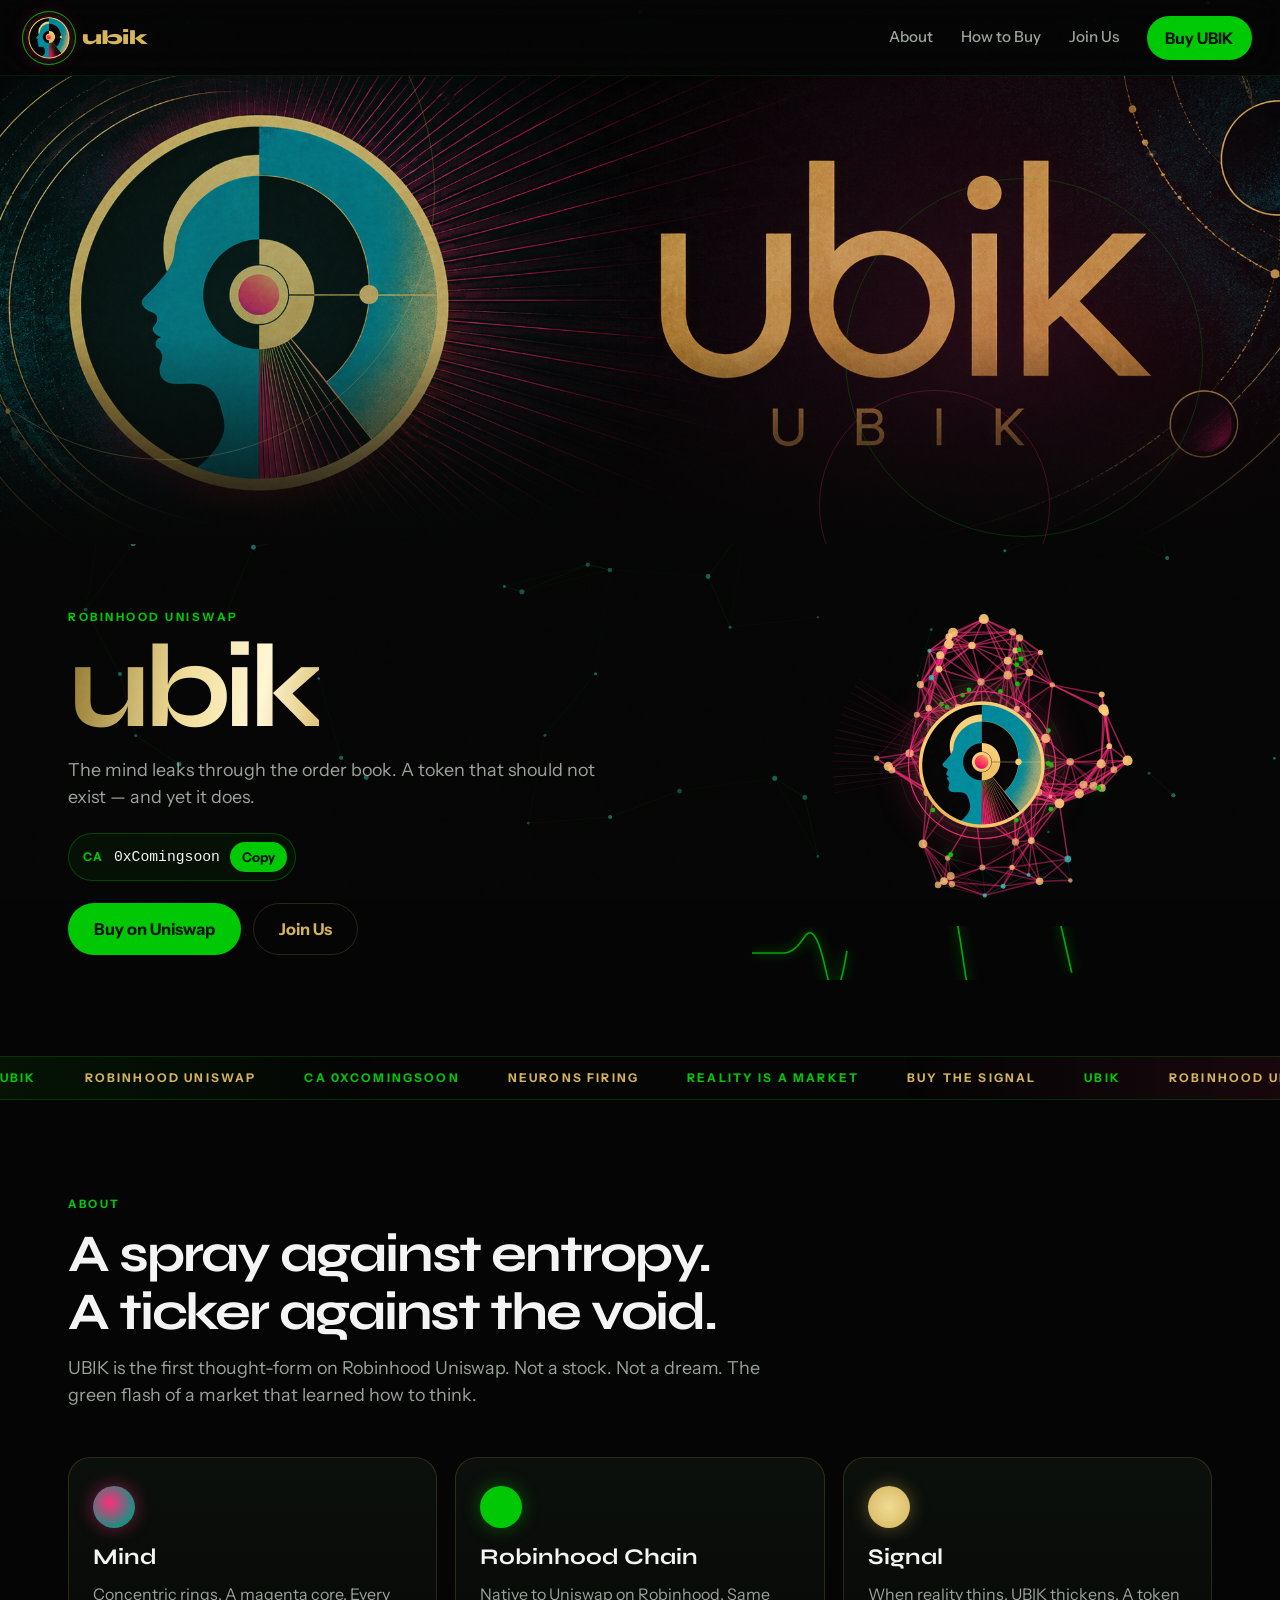
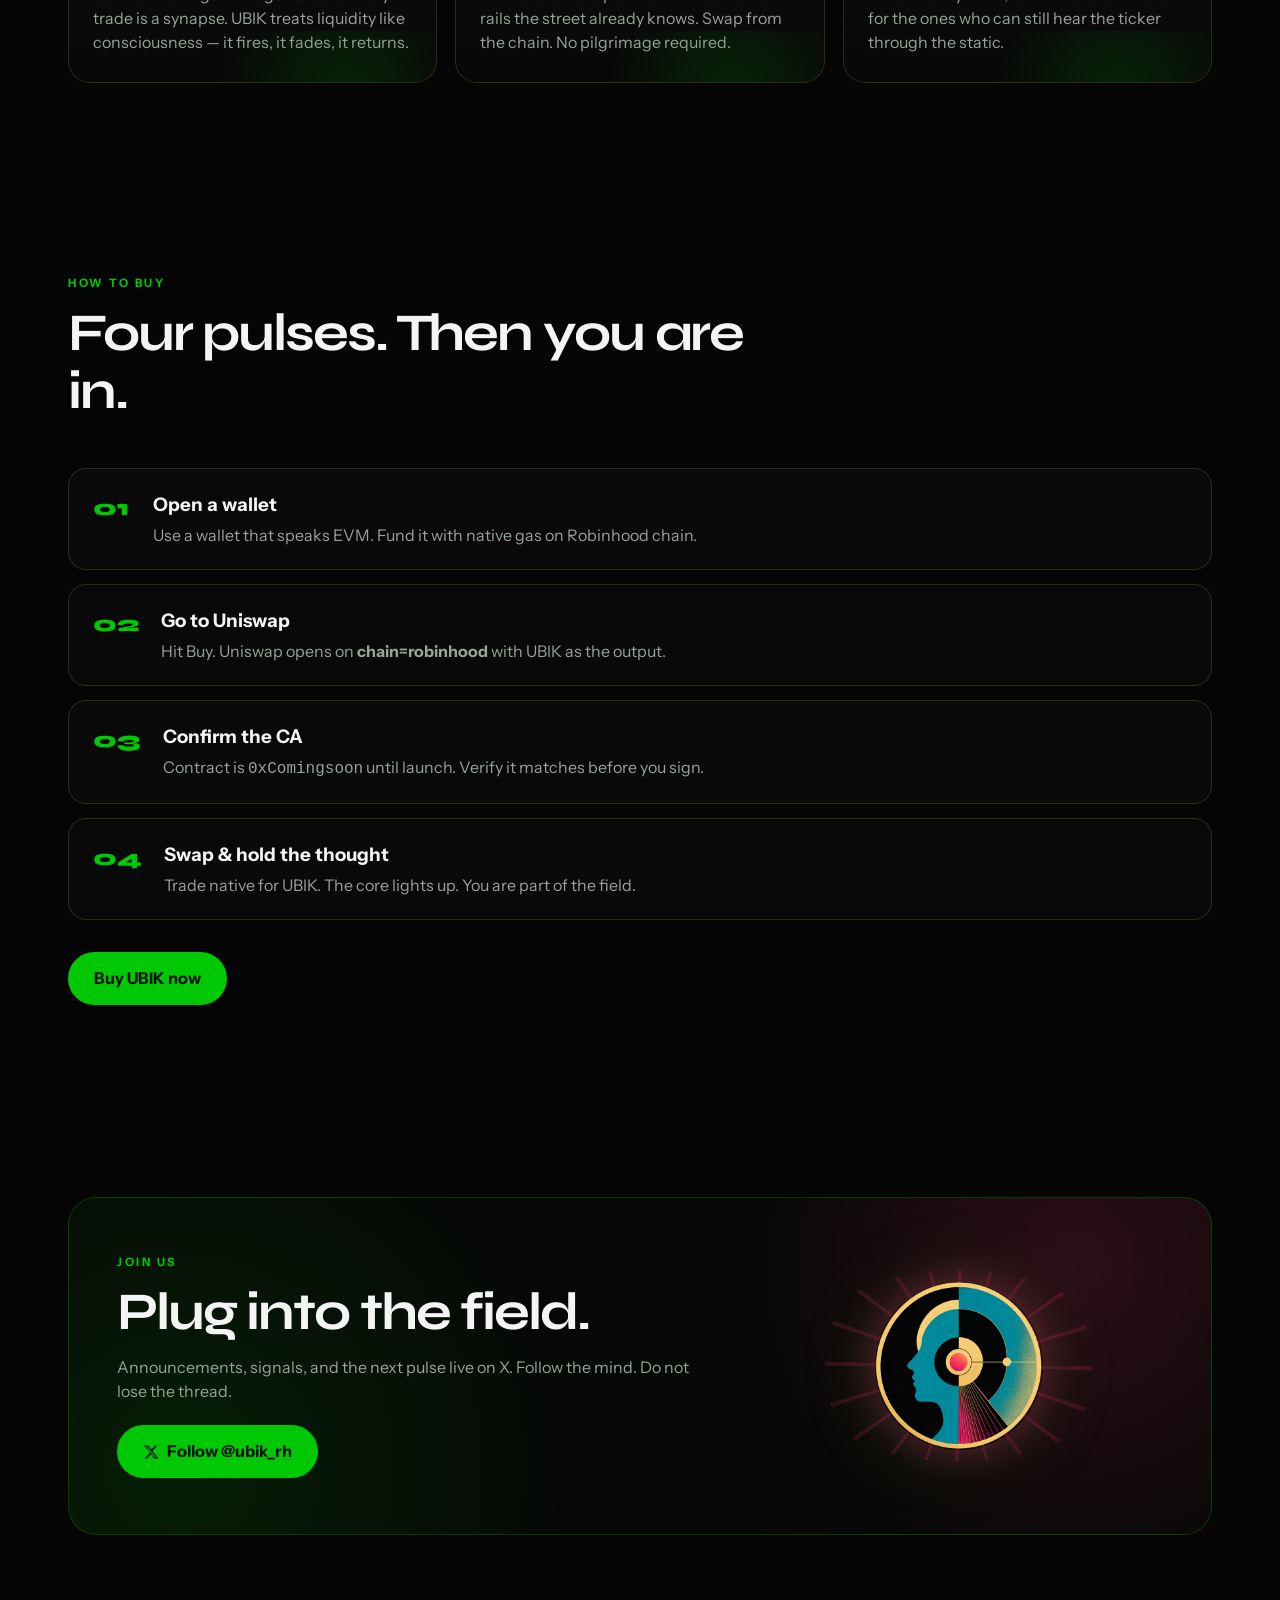
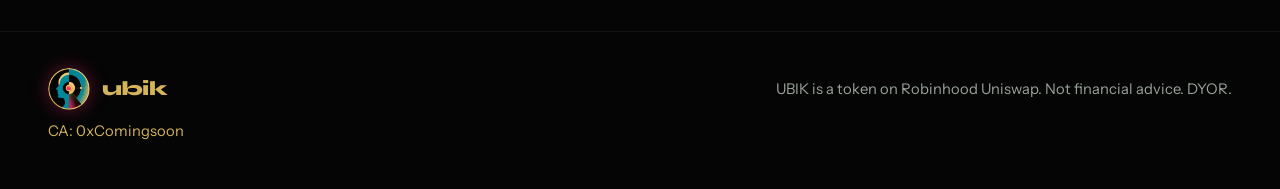
==== index.html @ 6e0ff34d "." ====
<!DOCTYPE html>
<html lang="en">
<head>
  <meta charset="UTF-8" />
  <meta name="viewport" content="width=device-width, initial-scale=1.0" />
  <title>UBIK — Robinhood Uniswap</title>
  <meta name="description" content="UBIK is live on Robinhood Uniswap. Reality is a market. The mind is the order book." />
  <meta property="og:title" content="UBIK — Robinhood Uniswap" />
  <meta property="og:description" content="Trade UBIK on Uniswap Robinhood chain. CA: 0xComingsoon" />
  <meta property="og:image" content="banner.png" />
  <link rel="icon" type="image/png" href="logo.png" />
  <link rel="preconnect" href="https://fonts.googleapis.com" />
  <link rel="preconnect" href="https://fonts.gstatic.com" crossorigin />
  <link href="https://fonts.googleapis.com/css2?family=Instrument+Sans:wght@400;500;600;700&family=Syne:wght@600;700;800&display=swap" rel="stylesheet" />
  <link rel="stylesheet" href="css/style.css" />
</head>
<body>
  <div class="grain" aria-hidden="true"></div>
  <canvas id="field" class="fx-field" aria-hidden="true"></canvas>
  <div class="cursor-glow" id="cursorGlow" aria-hidden="true"></div>

  <nav class="nav" id="nav">
    <a class="nav-brand" href="#top">
      <span class="nav-logo-wrap">
        <img src="logo.png" alt="UBIK logo" class="nav-logo" />
        <span class="logo-ring"></span>
        <span class="logo-ring delay"></span>
      </span>
      <span class="nav-word">ubik</span>
    </a>
    <button class="nav-toggle" id="navToggle" aria-label="Open menu" aria-expanded="false">
      <span></span><span></span>
    </button>
    <div class="nav-links" id="navLinks">
      <a href="#about">About</a>
      <a href="#how">How to Buy</a>
      <a href="#join">Join Us</a>
      <a class="btn btn-buy" href="https://app.uniswap.org/swap?chain=robinhood&inputCurrency=NATIVE&outputCurrency=0xComingSoon" target="_blank" rel="noopener noreferrer">Buy UBIK</a>
    </div>
  </nav>

  <header class="hero" id="top">
    <div class="hero-banner">
      <img src="banner.png" alt="UBIK banner" class="hero-banner-img" />
      <div class="hero-banner-shade"></div>
      <div class="orbit orbit-a"></div>
      <div class="orbit orbit-b"></div>
      <div class="orbit orbit-c"></div>
    </div>

    <div class="hero-grid">
      <div class="hero-copy">
        <p class="kicker">Robinhood Uniswap</p>
        <h1 class="hero-title">
          <span class="gold-shimmer">ubik</span>
        </h1>
        <p class="hero-tag">The mind leaks through the order book. A token that should not exist — and yet it does.</p>

        <div class="ca-row">
          <span class="ca-label">CA</span>
          <code class="ca-value" id="caValue">0xComingsoon</code>
          <button class="ca-copy" id="copyCa" type="button">Copy</button>
        </div>

        <div class="hero-actions">
          <a class="btn btn-buy btn-lg" href="https://app.uniswap.org/swap?chain=robinhood&inputCurrency=NATIVE&outputCurrency=0xComingSoon" target="_blank" rel="noopener noreferrer">Buy on Uniswap</a>
          <a class="btn btn-ghost btn-lg" href="#join">Join Us</a>
        </div>
      </div>

      <div class="hero-brain">
        <canvas id="brain" class="brain-canvas" aria-hidden="true"></canvas>
        <div class="brain-core">
          <img src="logo.png" alt="" class="brain-logo" />
          <span class="core-pulse"></span>
          <span class="core-pulse delay"></span>
          <span class="core-pulse delay-2"></span>
        </div>
        <div class="eeg" aria-hidden="true">
          <svg viewBox="0 0 400 60" preserveAspectRatio="none">
            <path class="eeg-path" d="M0 30 Q20 30 30 30 T50 12 T70 48 T90 30 T110 30 T130 8 T150 52 T170 30 T200 30 T220 18 T240 42 T260 30 T300 30 T320 10 T340 50 T360 30 T400 30" />
          </svg>
        </div>
      </div>
    </div>
  </header>

  <div class="ticker" aria-hidden="true">
    <div class="ticker-track">
      <span>UBIK</span><span>ROBINHOOD UNISWAP</span><span>CA 0xComingsoon</span><span>NEURONS FIRING</span><span>REALITY IS A MARKET</span><span>BUY THE SIGNAL</span>
      <span>UBIK</span><span>ROBINHOOD UNISWAP</span><span>CA 0xComingsoon</span><span>NEURONS FIRING</span><span>REALITY IS A MARKET</span><span>BUY THE SIGNAL</span>
    </div>
  </div>

  <main>
    <section class="section about" id="about">
      <div class="section-head reveal">
        <p class="kicker">About</p>
        <h2>A spray against entropy.<br />A ticker against the void.</h2>
        <p class="lede">UBIK is the first thought-form on Robinhood Uniswap. Not a stock. Not a dream. The green flash of a market that learned how to think.</p>
      </div>

      <div class="about-grid">
        <article class="card reveal">
          <div class="card-icon mind"></div>
          <h3>Mind</h3>
          <p>Concentric rings. A magenta core. Every trade is a synapse. UBIK treats liquidity like consciousness — it fires, it fades, it returns.</p>
        </article>
        <article class="card reveal">
          <div class="card-icon chain"></div>
          <h3>Robinhood Chain</h3>
          <p>Native to Uniswap on Robinhood. Same rails the street already knows. Swap from the chain. No pilgrimage required.</p>
        </article>
        <article class="card reveal">
          <div class="card-icon signal"></div>
          <h3>Signal</h3>
          <p>When reality thins, UBIK thickens. A token for the ones who can still hear the ticker through the static.</p>
        </article>
      </div>
    </section>

    <section class="section how" id="how">
      <div class="section-head reveal">
        <p class="kicker">How to Buy</p>
        <h2>Four pulses. Then you are in.</h2>
      </div>

      <ol class="steps">
        <li class="step reveal">
          <span class="step-num">01</span>
          <div>
            <h3>Open a wallet</h3>
            <p>Use a wallet that speaks EVM. Fund it with native gas on Robinhood chain.</p>
          </div>
        </li>
        <li class="step reveal">
          <span class="step-num">02</span>
          <div>
            <h3>Go to Uniswap</h3>
            <p>Hit Buy. Uniswap opens on <strong>chain=robinhood</strong> with UBIK as the output.</p>
          </div>
        </li>
        <li class="step reveal">
          <span class="step-num">03</span>
          <div>
            <h3>Confirm the CA</h3>
            <p>Contract is <code>0xComingsoon</code> until launch. Verify it matches before you sign.</p>
          </div>
        </li>
        <li class="step reveal">
          <span class="step-num">04</span>
          <div>
            <h3>Swap &amp; hold the thought</h3>
            <p>Trade native for UBIK. The core lights up. You are part of the field.</p>
          </div>
        </li>
      </ol>

      <div class="how-cta reveal">
        <a class="btn btn-buy btn-lg" href="https://app.uniswap.org/swap?chain=robinhood&inputCurrency=NATIVE&outputCurrency=0xComingSoon" target="_blank" rel="noopener noreferrer">Buy UBIK now</a>
      </div>
    </section>

    <section class="section join" id="join">
      <div class="join-panel reveal">
        <div class="join-copy">
          <p class="kicker">Join Us</p>
          <h2>Plug into the field.</h2>
          <p>Announcements, signals, and the next pulse live on X. Follow the mind. Do not lose the thread.</p>
          <a class="btn btn-buy btn-lg" href="https://x.com/ubik_rh" target="_blank" rel="noopener noreferrer">
            <svg class="x-icon" viewBox="0 0 24 24" aria-hidden="true"><path fill="currentColor" d="M18.244 2.25h3.308l-7.227 8.26 8.502 11.24H16.17l-4.714-6.231-5.401 6.231H2.74l7.727-8.835L1.254 2.25H8.08l4.253 5.622L18.244 2.25zm-1.161 17.52h1.833L7.084 4.126H5.117z"/></svg>
            Follow @ubik_rh
          </a>
        </div>
        <div class="join-visual">
          <img src="logo.png" alt="UBIK" class="join-logo" />
          <div class="join-rays" aria-hidden="true"></div>
        </div>
      </div>
    </section>
  </main>

  <footer class="footer">
    <div class="footer-row">
      <a class="nav-brand" href="#top">
        <img src="logo.png" alt="" class="nav-logo" />
        <span class="nav-word">ubik</span>
      </a>
      <p>UBIK is a token on Robinhood Uniswap. Not financial advice. DYOR.</p>
    </div>
    <p class="footer-ca">CA: 0xComingsoon</p>
  </footer>

  <div class="toast" id="toast" role="status">Copied</div>

  <script src="js/main.js"></script>
</body>
</html>
---- css/style.css ----
:root {
  --rh: #00c805;
  --rh-hover: #12e318;
  --rh-dim: rgba(0, 200, 5, 0.14);
  --bg: #050505;
  --bg-2: #0a0c0a;
  --gold: #d4b45a;
  --gold-2: #f0dc96;
  --teal: #1d8f82;
  --teal-2: #2ec4b6;
  --magenta: #ff2d7a;
  --magenta-2: #ff6b9d;
  --text: #f4f4f4;
  --muted: #9aa39a;
  --line: rgba(212, 180, 90, 0.18);
  --nav-h: 76px;
  --font: "Instrument Sans", system-ui, sans-serif;
  --display: "Syne", "Instrument Sans", sans-serif;
}

*,
*::before,
*::after {
  box-sizing: border-box;
  margin: 0;
  padding: 0;
}

html {
  scroll-behavior: smooth;
}

body {
  font-family: var(--font);
  background: var(--bg);
  color: var(--text);
  min-height: 100vh;
  overflow-x: hidden;
  line-height: 1.5;
}

img {
  max-width: 100%;
  display: block;
}

a {
  color: inherit;
  text-decoration: none;
}

code {
  font-family: ui-monospace, "SF Mono", Menlo, Consolas, monospace;
}

.grain {
  pointer-events: none;
  position: fixed;
  inset: 0;
  z-index: 80;
  opacity: 0.07;
  mix-blend-mode: overlay;
  background-image: url("data:image/svg+xml,%3Csvg viewBox='0 0 200 200' xmlns='http://www.w3.org/2000/svg'%3E%3Cfilter id='n'%3E%3CfeTurbulence type='fractalNoise' baseFrequency='.85' numOctaves='4' stitchTiles='stitch'/%3E%3C/filter%3E%3Crect width='100%25' height='100%25' filter='url(%23n)'/%3E%3C/svg%3E");
  animation: grain 0.45s steps(4) infinite;
}

@keyframes grain {
  0%, 100% { transform: translate(0, 0); }
  25% { transform: translate(-1%, 1%); }
  50% { transform: translate(1%, -1%); }
  75% { transform: translate(-1%, -2%); }
}

.fx-field {
  position: fixed;
  inset: 0;
  width: 100%;
  height: 100%;
  z-index: 0;
  pointer-events: none;
}

.cursor-glow {
  position: fixed;
  width: 420px;
  height: 420px;
  margin: -210px 0 0 -210px;
  border-radius: 50%;
  pointer-events: none;
  z-index: 1;
  background: radial-gradient(circle, rgba(255, 45, 122, 0.16) 0%, rgba(0, 200, 5, 0.08) 38%, transparent 70%);
  transform: translate(-9999px, -9999px);
  mix-blend-mode: screen;
}

.nav {
  position: sticky;
  top: 0;
  z-index: 40;
  height: var(--nav-h);
  display: flex;
  align-items: center;
  justify-content: space-between;
  padding: 0 28px;
  background: rgba(5, 5, 5, 0.55);
  backdrop-filter: blur(18px);
  border-bottom: 1px solid rgba(0, 200, 5, 0.12);
}

.nav-brand {
  display: flex;
  align-items: center;
  gap: 12px;
  position: relative;
  z-index: 2;
}

.nav-logo-wrap {
  position: relative;
  width: 42px;
  height: 42px;
}

.nav-logo {
  width: 42px;
  height: 42px;
  border-radius: 50%;
  object-fit: cover;
  box-shadow: 0 0 18px rgba(255, 45, 122, 0.35);
}

.logo-ring,
.core-pulse {
  position: absolute;
  inset: -6px;
  border-radius: 50%;
  border: 1px solid rgba(0, 200, 5, 0.55);
  animation: ring 2.8s ease-out infinite;
}

.logo-ring.delay,
.core-pulse.delay {
  animation-delay: 0.9s;
}

.core-pulse.delay-2 {
  animation-delay: 1.8s;
}

@keyframes ring {
  0% { transform: scale(0.85); opacity: 0.7; }
  100% { transform: scale(1.55); opacity: 0; }
}

.nav-word {
  font-family: var(--display);
  font-weight: 800;
  letter-spacing: -0.04em;
  font-size: 1.25rem;
  color: var(--gold);
}

.nav-links {
  display: flex;
  align-items: center;
  gap: 28px;
}

.nav-links a:not(.btn) {
  color: var(--muted);
  font-weight: 500;
  font-size: 0.95rem;
  transition: color 0.2s;
}

.nav-links a:not(.btn):hover {
  color: var(--rh);
}

.nav-toggle {
  display: none;
  width: 40px;
  height: 40px;
  background: none;
  border: 0;
  cursor: pointer;
  position: relative;
  z-index: 2;
}

.nav-toggle span {
  display: block;
  height: 2px;
  width: 20px;
  background: var(--text);
  margin: 6px auto;
  transition: transform 0.25s, opacity 0.2s;
}

.nav.open .nav-toggle span:first-child {
  transform: translateY(8px) rotate(45deg);
}

.nav.open .nav-toggle span:last-child {
  transform: translateY(-8px) rotate(-45deg);
}

.btn {
  display: inline-flex;
  align-items: center;
  justify-content: center;
  gap: 8px;
  border: 0;
  cursor: pointer;
  font-family: inherit;
  font-weight: 700;
  border-radius: 999px;
  transition: transform 0.18s, background 0.18s, box-shadow 0.18s;
}

.btn:hover {
  transform: translateY(-1px);
}

.btn-buy {
  background: var(--rh);
  color: #041204;
  padding: 10px 18px;
  box-shadow: 0 0 0 0 rgba(0, 200, 5, 0.5);
  animation: buyglow 2.8s ease-in-out infinite;
}

.btn-buy:hover {
  background: var(--rh-hover);
}

@keyframes buyglow {
  0%, 100% { box-shadow: 0 0 0 0 rgba(0, 200, 5, 0.35); }
  50% { box-shadow: 0 0 28px 2px rgba(0, 200, 5, 0.45); }
}

.btn-lg {
  padding: 14px 26px;
  font-size: 1.02rem;
}

.btn-ghost {
  background: transparent;
  color: var(--gold);
  border: 1px solid var(--line);
  padding: 13px 25px;
}

.btn-ghost:hover {
  border-color: var(--gold);
  background: rgba(212, 180, 90, 0.08);
}

.hero {
  position: relative;
  z-index: 2;
  min-height: calc(100vh - var(--nav-h));
}

.hero-banner {
  position: relative;
  height: min(52vh, 560px);
  overflow: hidden;
  isolation: isolate;
}

.hero-banner-img {
  width: 100%;
  height: 100%;
  object-fit: cover;
  object-position: center;
  animation: bannerBreath 14s ease-in-out infinite;
}

@keyframes bannerBreath {
  0%, 100% { transform: scale(1); }
  50% { transform: scale(1.045); }
}

.hero-banner-shade {
  position: absolute;
  inset: 0;
  background:
    linear-gradient(180deg, rgba(5, 5, 5, 0.15) 0%, rgba(5, 5, 5, 0.2) 55%, var(--bg) 100%),
    radial-gradient(circle at 18% 50%, rgba(29, 143, 130, 0.2), transparent 40%),
    radial-gradient(circle at 78% 60%, rgba(255, 45, 122, 0.18), transparent 42%);
  pointer-events: none;
}

.orbit {
  position: absolute;
  border: 1px solid rgba(212, 180, 90, 0.22);
  border-radius: 50%;
  pointer-events: none;
  animation: spin 48s linear infinite;
}

.orbit-a {
  width: 42vw;
  height: 42vw;
  left: -8vw;
  top: -12vw;
}

.orbit-b {
  width: 28vw;
  height: 28vw;
  right: 6vw;
  top: 8vw;
  animation-duration: 36s;
  animation-direction: reverse;
  border-color: rgba(0, 200, 5, 0.2);
}

.orbit-c {
  width: 18vw;
  height: 18vw;
  right: 18vw;
  bottom: -6vw;
  animation-duration: 22s;
  border-color: rgba(255, 45, 122, 0.22);
}

@keyframes spin {
  to { transform: rotate(360deg); }
}

.hero-grid {
  display: grid;
  grid-template-columns: 1.1fr 0.9fr;
  gap: 32px;
  align-items: center;
  padding: 28px 48px 64px;
  max-width: 1240px;
  margin: 0 auto;
}

.kicker {
  color: var(--rh);
  font-weight: 700;
  letter-spacing: 0.22em;
  text-transform: uppercase;
  font-size: 0.72rem;
  margin-bottom: 12px;
}

.hero-title {
  font-family: var(--display);
  font-size: clamp(4.2rem, 10vw, 7.4rem);
  line-height: 0.85;
  letter-spacing: -0.06em;
  margin-bottom: 18px;
}

.gold-shimmer {
  background: linear-gradient(100deg, #8a7028 0%, var(--gold-2) 22%, #fff6d4 36%, var(--gold) 50%, #8a7028 78%);
  background-size: 220% auto;
  -webkit-background-clip: text;
  background-clip: text;
  color: transparent;
  animation: shimmer 4.5s linear infinite;
}

@keyframes shimmer {
  to { background-position: 220% center; }
}

.hero-tag {
  color: var(--muted);
  font-size: 1.12rem;
  max-width: 34rem;
  margin-bottom: 22px;
}

.ca-row {
  display: inline-flex;
  align-items: center;
  gap: 10px;
  background: rgba(0, 200, 5, 0.06);
  border: 1px solid rgba(0, 200, 5, 0.28);
  border-radius: 999px;
  padding: 8px 8px 8px 14px;
  margin-bottom: 22px;
}

.ca-label {
  color: var(--rh);
  font-weight: 700;
  font-size: 0.75rem;
  letter-spacing: 0.12em;
}

.ca-value {
  font-size: 0.92rem;
  color: var(--text);
}

.ca-copy {
  border: 0;
  background: var(--rh);
  color: #041204;
  font-weight: 700;
  font-family: inherit;
  border-radius: 999px;
  padding: 7px 12px;
  cursor: pointer;
}

.hero-actions {
  display: flex;
  flex-wrap: wrap;
  gap: 12px;
}

.hero-brain {
  position: relative;
  min-height: 420px;
}

.brain-canvas {
  width: 100%;
  height: 420px;
  display: block;
}

.brain-core {
  position: absolute;
  left: 54%;
  top: 46%;
  width: 128px;
  height: 128px;
  transform: translate(-50%, -50%);
  pointer-events: none;
}

.brain-logo {
  width: 100%;
  height: 100%;
  border-radius: 50%;
  object-fit: cover;
  animation: floaty 5s ease-in-out infinite;
  filter: drop-shadow(0 0 22px rgba(255, 45, 122, 0.45));
}

@keyframes floaty {
  0%, 100% { transform: translateY(0); }
  50% { transform: translateY(-10px); }
}

.core-pulse {
  inset: -10px;
  border-color: rgba(255, 45, 122, 0.55);
}

.eeg {
  position: absolute;
  left: 8%;
  right: 8%;
  bottom: 12px;
  height: 54px;
  opacity: 0.85;
}

.eeg svg {
  width: 100%;
  height: 100%;
}

.eeg-path {
  fill: none;
  stroke: var(--rh);
  stroke-width: 1.6;
  stroke-linecap: round;
  filter: drop-shadow(0 0 6px var(--rh));
  stroke-dasharray: 180 520;
  animation: eeg 2.2s linear infinite;
}

@keyframes eeg {
  to { stroke-dashoffset: -700; }
}

.ticker {
  position: relative;
  z-index: 2;
  overflow: hidden;
  border-block: 1px solid rgba(0, 200, 5, 0.2);
  background: linear-gradient(90deg, rgba(0, 200, 5, 0.08), transparent 30%, transparent 70%, rgba(255, 45, 122, 0.08));
  padding: 12px 0;
}

.ticker-track {
  display: flex;
  gap: 48px;
  width: max-content;
  animation: marquee 28s linear infinite;
  font-weight: 700;
  letter-spacing: 0.18em;
  text-transform: uppercase;
  font-size: 0.75rem;
  color: var(--gold);
}

.ticker-track span:nth-child(odd) {
  color: var(--rh);
}

@keyframes marquee {
  to { transform: translateX(-50%); }
}

.section {
  position: relative;
  z-index: 2;
  padding: 96px 48px;
  max-width: 1240px;
  margin: 0 auto;
}

.section-head {
  max-width: 720px;
  margin-bottom: 48px;
}

.section-head h2,
.join-copy h2 {
  font-family: var(--display);
  font-size: clamp(2rem, 4.4vw, 3.3rem);
  letter-spacing: -0.04em;
  line-height: 1.1;
  margin-bottom: 14px;
}

.lede {
  color: var(--muted);
  font-size: 1.12rem;
}

.about-grid {
  display: grid;
  grid-template-columns: repeat(3, 1fr);
  gap: 18px;
}

.card {
  background: linear-gradient(180deg, rgba(13, 18, 13, 0.9), rgba(8, 8, 8, 0.92));
  border: 1px solid var(--line);
  border-radius: 22px;
  padding: 28px 24px;
  position: relative;
  overflow: hidden;
}

.card::after {
  content: "";
  position: absolute;
  inset: auto -20% -40% 30%;
  height: 140px;
  background: radial-gradient(circle, rgba(0, 200, 5, 0.16), transparent 70%);
  pointer-events: none;
}

.card h3 {
  font-family: var(--display);
  margin: 12px 0 8px;
  font-size: 1.4rem;
}

.card p {
  color: var(--muted);
}

.card-icon {
  width: 42px;
  height: 42px;
  border-radius: 50%;
  position: relative;
}

.card-icon.mind {
  background: radial-gradient(circle at 40% 40%, var(--magenta), var(--teal) 70%);
  box-shadow: 0 0 18px rgba(255, 45, 122, 0.45);
}

.card-icon.chain {
  background: var(--rh);
  box-shadow: 0 0 18px rgba(0, 200, 5, 0.4);
}

.card-icon.signal {
  background: radial-gradient(circle, var(--gold-2), var(--gold));
  box-shadow: 0 0 18px rgba(212, 180, 90, 0.4);
}

.steps {
  list-style: none;
  display: grid;
  gap: 14px;
}

.step {
  display: grid;
  grid-template-columns: auto 1fr;
  gap: 22px;
  align-items: start;
  padding: 22px 24px;
  border: 1px solid var(--line);
  border-radius: 18px;
  background: rgba(10, 12, 10, 0.7);
}

.step-num {
  font-family: var(--display);
  font-weight: 800;
  color: var(--rh);
  font-size: 1.4rem;
  min-width: 2.4rem;
}

.step h3 {
  margin-bottom: 4px;
}

.step p {
  color: var(--muted);
}

.how-cta {
  margin-top: 32px;
}

.join-panel {
  display: grid;
  grid-template-columns: 1.2fr 0.8fr;
  gap: 24px;
  align-items: center;
  padding: 48px;
  border-radius: 28px;
  border: 1px solid rgba(0, 200, 5, 0.25);
  background:
    radial-gradient(circle at 88% 20%, rgba(255, 45, 122, 0.16), transparent 32%),
    radial-gradient(circle at 10% 80%, rgba(0, 200, 5, 0.12), transparent 36%),
    rgba(8, 10, 8, 0.85);
  overflow: hidden;
}

.join-copy p:not(.kicker) {
  color: var(--muted);
  margin-bottom: 22px;
  max-width: 36rem;
}

.x-icon {
  width: 16px;
  height: 16px;
}

.join-visual {
  position: relative;
  display: grid;
  place-items: center;
  min-height: 240px;
}

.join-logo {
  width: 168px;
  border-radius: 50%;
  position: relative;
  z-index: 1;
  animation: floaty 5.5s ease-in-out infinite;
  box-shadow: 0 0 40px rgba(255, 45, 122, 0.35), 0 0 80px rgba(0, 200, 5, 0.18);
}

.join-rays {
  position: absolute;
  inset: 10%;
  background: repeating-conic-gradient(from 0deg, rgba(255, 45, 122, 0.16) 0 2deg, transparent 2deg 18deg);
  border-radius: 50%;
  animation: spin 18s linear infinite;
  filter: blur(0.4px);
  mask: radial-gradient(circle, transparent 28%, #000 29%, #000 70%, transparent 71%);
}

.footer {
  position: relative;
  z-index: 2;
  padding: 36px 48px 48px;
  border-top: 1px solid rgba(255, 255, 255, 0.06);
  color: var(--muted);
  font-size: 0.92rem;
}

.footer-row {
  display: flex;
  justify-content: space-between;
  align-items: center;
  gap: 16px;
  margin-bottom: 10px;
}

.footer-ca {
  color: var(--gold);
}

.toast {
  position: fixed;
  bottom: 24px;
  left: 50%;
  transform: translateX(-50%) translateY(80px);
  background: var(--rh);
  color: #041204;
  font-weight: 700;
  padding: 10px 18px;
  border-radius: 999px;
  z-index: 90;
  opacity: 0;
  transition: transform 0.3s, opacity 0.3s;
}

.toast.show {
  opacity: 1;
  transform: translateX(-50%) translateY(0);
}

.reveal {
  opacity: 0;
  transform: translateY(22px);
  transition: opacity 0.8s ease, transform 0.8s ease;
}

.reveal.in {
  opacity: 1;
  transform: none;
}

.card:nth-child(2) { transition-delay: 0.1s; }
.card:nth-child(3) { transition-delay: 0.2s; }
.step:nth-child(2) { transition-delay: 0.08s; }
.step:nth-child(3) { transition-delay: 0.16s; }
.step:nth-child(4) { transition-delay: 0.24s; }

@media (max-width: 900px) {
  .nav-toggle { display: block; }

  .nav-links {
    position: fixed;
    inset: 0 0 auto 0;
    top: var(--nav-h);
    display: none;
    flex-direction: column;
    gap: 18px;
    padding: 24px;
    background: rgba(5, 5, 5, 0.96);
    border-bottom: 1px solid rgba(0, 200, 5, 0.2);
  }

  .nav.open .nav-links { display: flex; }

  .hero-grid,
  .about-grid,
  .join-panel,
  .footer-row {
    grid-template-columns: 1fr;
    display: grid;
  }

  .footer-row {
    justify-items: start;
  }

  .hero-grid,
  .section,
  .footer,
  .nav,
  .join-panel {
    padding-left: 20px;
    padding-right: 20px;
  }

  .join-panel { padding: 28px 20px; }

  .hero-banner { height: 34vh; }
}

@media (prefers-reduced-motion: reduce) {
  *, *::before, *::after {
    animation: none !important;
    transition: none !important;
  }

  .reveal { opacity: 1; transform: none; }
  .cursor-glow { display: none; }
}
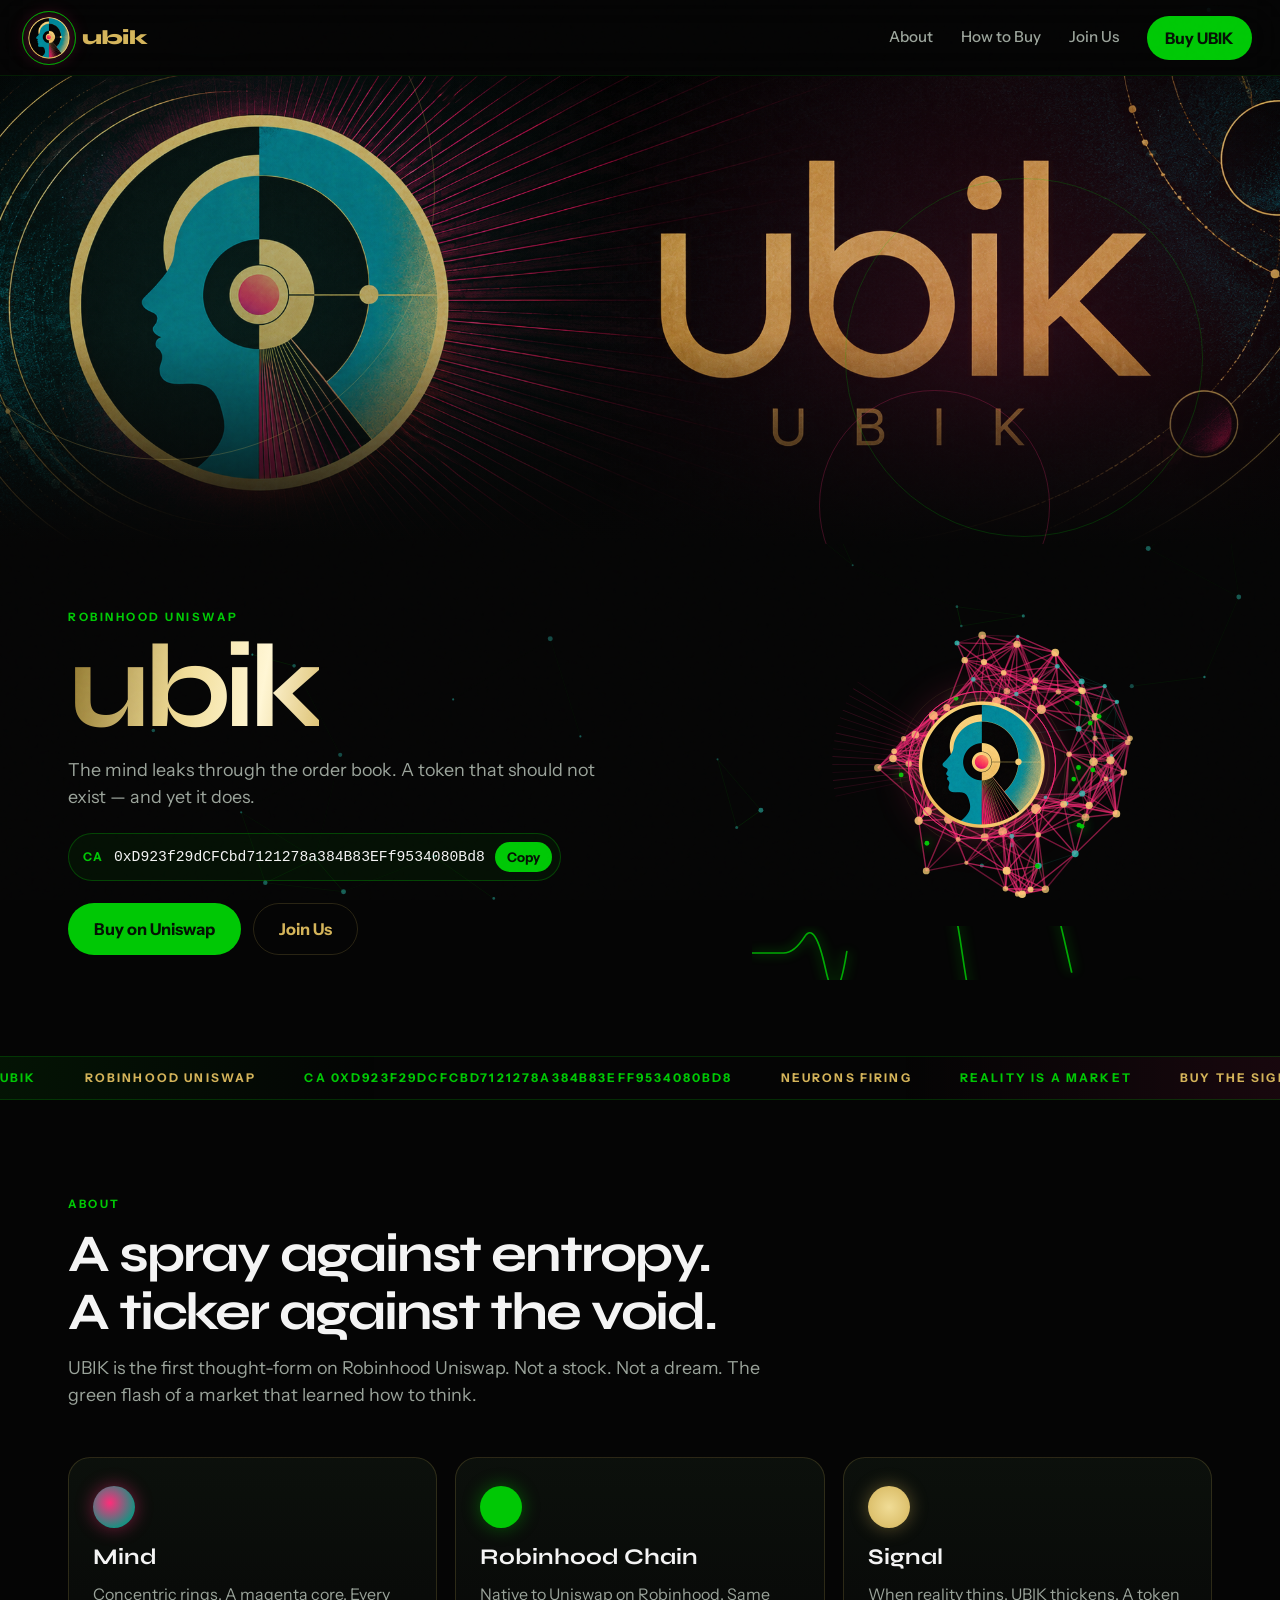
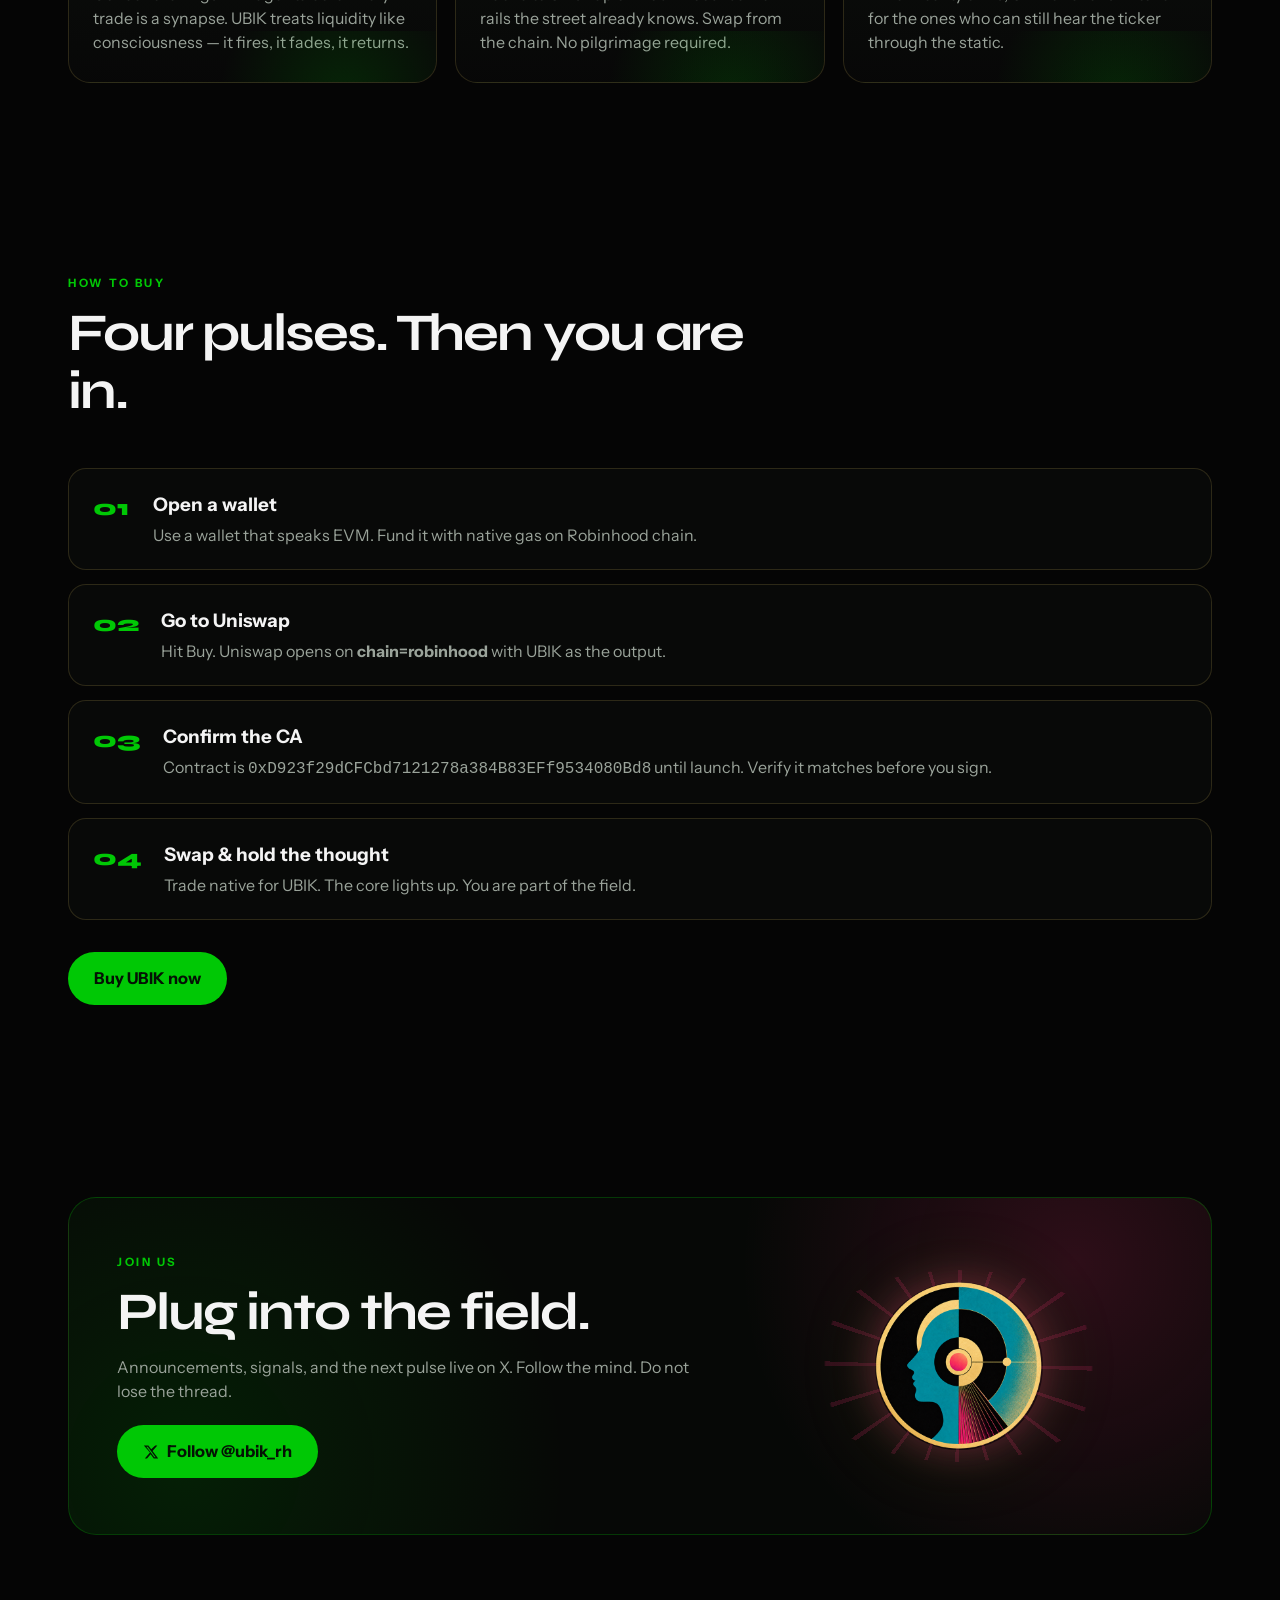
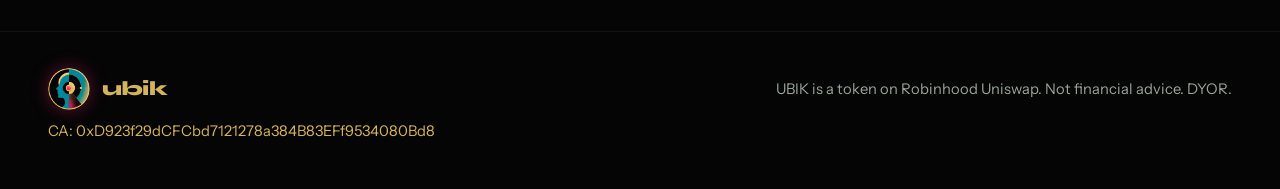
==== commit 2da30818: "." ====
--- a/index.html
+++ b/index.html
@@ -6,7 +6,7 @@
   <title>UBIK — Robinhood Uniswap</title>
   <meta name="description" content="UBIK is live on Robinhood Uniswap. Reality is a market. The mind is the order book." />
   <meta property="og:title" content="UBIK — Robinhood Uniswap" />
-  <meta property="og:description" content="Trade UBIK on Uniswap Robinhood chain. CA: 0xComingsoon" />
+  <meta property="og:description" content="Trade UBIK on Uniswap Robinhood chain. CA: 0xD923f29dCFCbd7121278a384B83EFf9534080Bd8" />
   <meta property="og:image" content="banner.png" />
   <link rel="icon" type="image/png" href="logo.png" />
   <link rel="preconnect" href="https://fonts.googleapis.com" />
@@ -35,7 +35,7 @@
       <a href="#about">About</a>
       <a href="#how">How to Buy</a>
       <a href="#join">Join Us</a>
-      <a class="btn btn-buy" href="https://app.uniswap.org/swap?chain=robinhood&inputCurrency=NATIVE&outputCurrency=0xComingSoon" target="_blank" rel="noopener noreferrer">Buy UBIK</a>
+      <a class="btn btn-buy" href="https://app.uniswap.org/swap?chain=robinhood&inputCurrency=NATIVE&outputCurrency=0xD923f29dCFCbd7121278a384B83EFf9534080Bd8" target="_blank" rel="noopener noreferrer">Buy UBIK</a>
     </div>
   </nav>
 
@@ -58,12 +58,12 @@
 
         <div class="ca-row">
           <span class="ca-label">CA</span>
-          <code class="ca-value" id="caValue">0xComingsoon</code>
+          <code class="ca-value" id="caValue">0xD923f29dCFCbd7121278a384B83EFf9534080Bd8</code>
           <button class="ca-copy" id="copyCa" type="button">Copy</button>
         </div>
 
         <div class="hero-actions">
-          <a class="btn btn-buy btn-lg" href="https://app.uniswap.org/swap?chain=robinhood&inputCurrency=NATIVE&outputCurrency=0xComingSoon" target="_blank" rel="noopener noreferrer">Buy on Uniswap</a>
+          <a class="btn btn-buy btn-lg" href="https://app.uniswap.org/swap?chain=robinhood&inputCurrency=NATIVE&outputCurrency=0xD923f29dCFCbd7121278a384B83EFf9534080Bd8" target="_blank" rel="noopener noreferrer">Buy on Uniswap</a>
           <a class="btn btn-ghost btn-lg" href="#join">Join Us</a>
         </div>
       </div>
@@ -87,8 +87,8 @@
 
   <div class="ticker" aria-hidden="true">
     <div class="ticker-track">
-      <span>UBIK</span><span>ROBINHOOD UNISWAP</span><span>CA 0xComingsoon</span><span>NEURONS FIRING</span><span>REALITY IS A MARKET</span><span>BUY THE SIGNAL</span>
-      <span>UBIK</span><span>ROBINHOOD UNISWAP</span><span>CA 0xComingsoon</span><span>NEURONS FIRING</span><span>REALITY IS A MARKET</span><span>BUY THE SIGNAL</span>
+      <span>UBIK</span><span>ROBINHOOD UNISWAP</span><span>CA 0xD923f29dCFCbd7121278a384B83EFf9534080Bd8</span><span>NEURONS FIRING</span><span>REALITY IS A MARKET</span><span>BUY THE SIGNAL</span>
+      <span>UBIK</span><span>ROBINHOOD UNISWAP</span><span>CA 0xD923f29dCFCbd7121278a384B83EFf9534080Bd8</span><span>NEURONS FIRING</span><span>REALITY IS A MARKET</span><span>BUY THE SIGNAL</span>
     </div>
   </div>
 
@@ -144,7 +144,7 @@
           <span class="step-num">03</span>
           <div>
             <h3>Confirm the CA</h3>
-            <p>Contract is <code>0xComingsoon</code> until launch. Verify it matches before you sign.</p>
+            <p>Contract is <code>0xD923f29dCFCbd7121278a384B83EFf9534080Bd8</code> until launch. Verify it matches before you sign.</p>
           </div>
         </li>
         <li class="step reveal">
@@ -157,7 +157,7 @@
       </ol>
 
       <div class="how-cta reveal">
-        <a class="btn btn-buy btn-lg" href="https://app.uniswap.org/swap?chain=robinhood&inputCurrency=NATIVE&outputCurrency=0xComingSoon" target="_blank" rel="noopener noreferrer">Buy UBIK now</a>
+        <a class="btn btn-buy btn-lg" href="https://app.uniswap.org/swap?chain=robinhood&inputCurrency=NATIVE&outputCurrency=0xD923f29dCFCbd7121278a384B83EFf9534080Bd8" target="_blank" rel="noopener noreferrer">Buy UBIK now</a>
       </div>
     </section>
 
@@ -188,7 +188,7 @@
       </a>
       <p>UBIK is a token on Robinhood Uniswap. Not financial advice. DYOR.</p>
     </div>
-    <p class="footer-ca">CA: 0xComingsoon</p>
+    <p class="footer-ca">CA: 0xD923f29dCFCbd7121278a384B83EFf9534080Bd8</p>
   </footer>
 
   <div class="toast" id="toast" role="status">Copied</div>
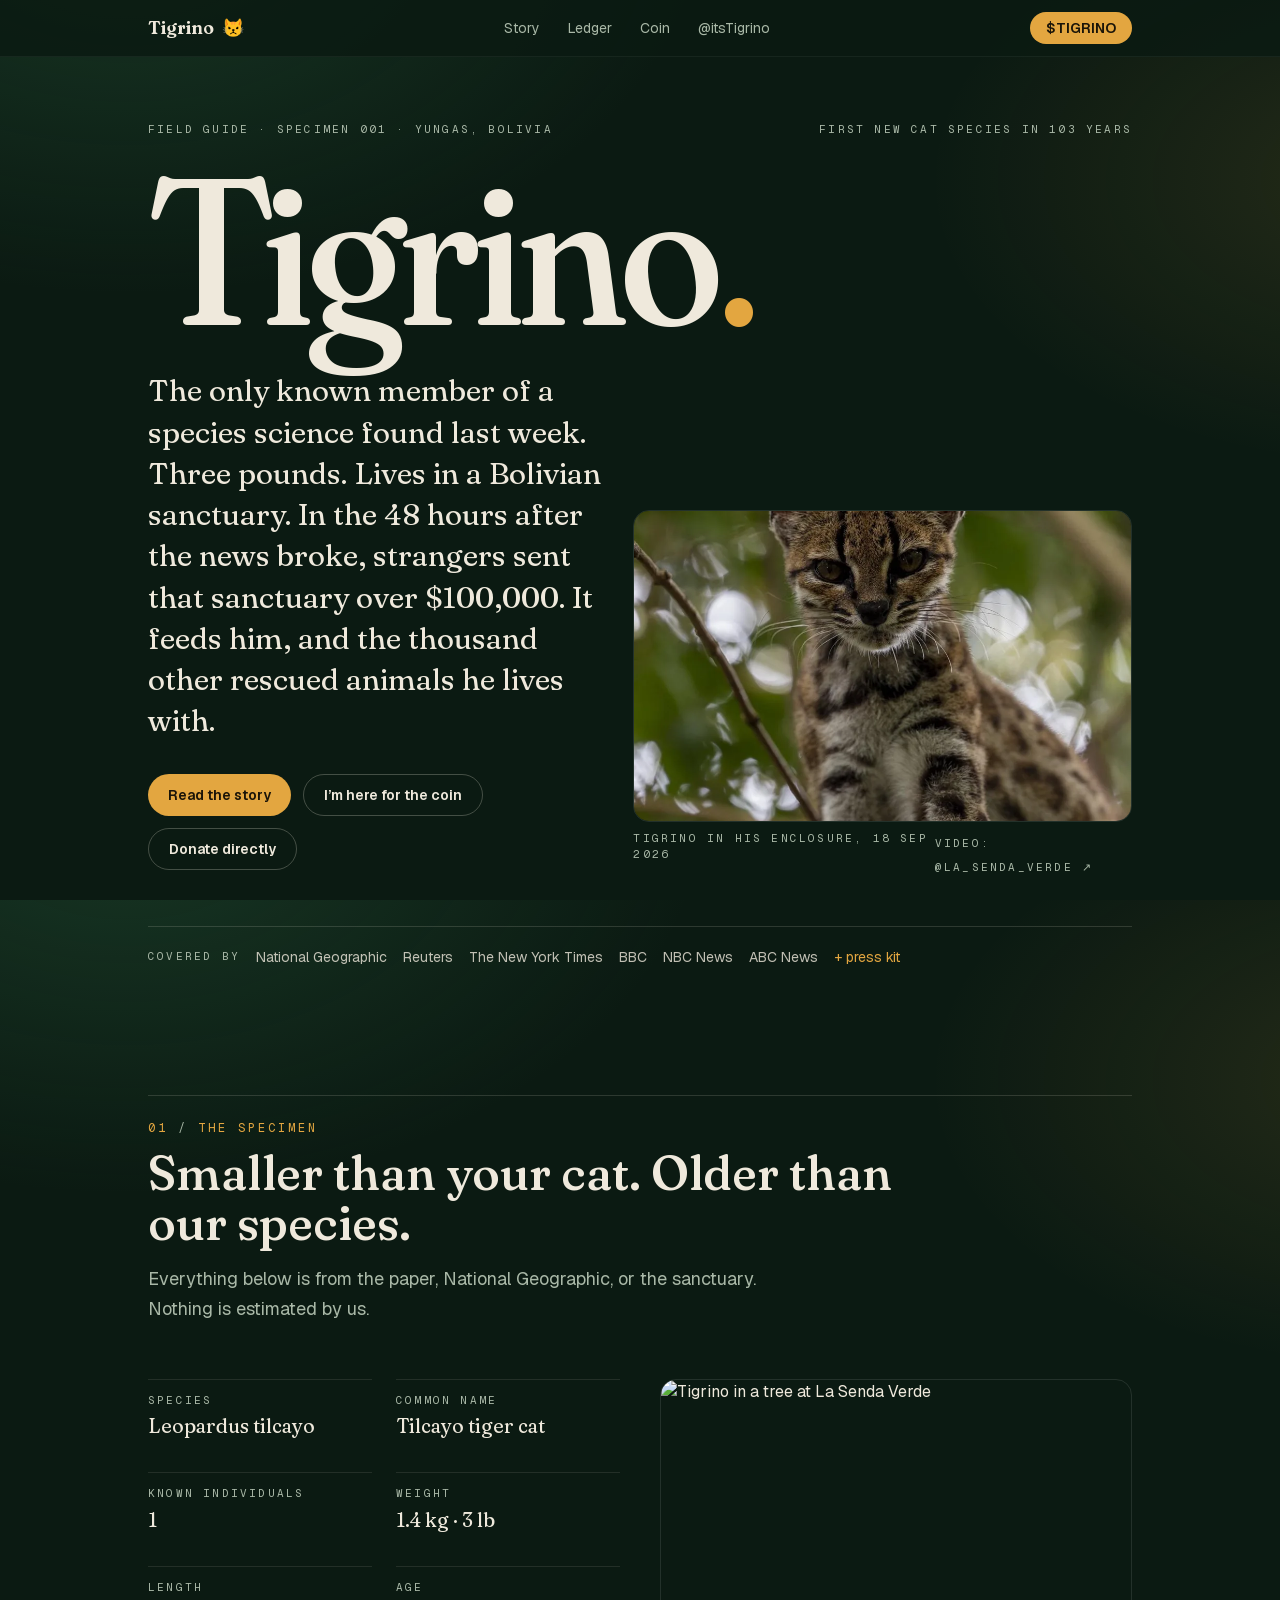
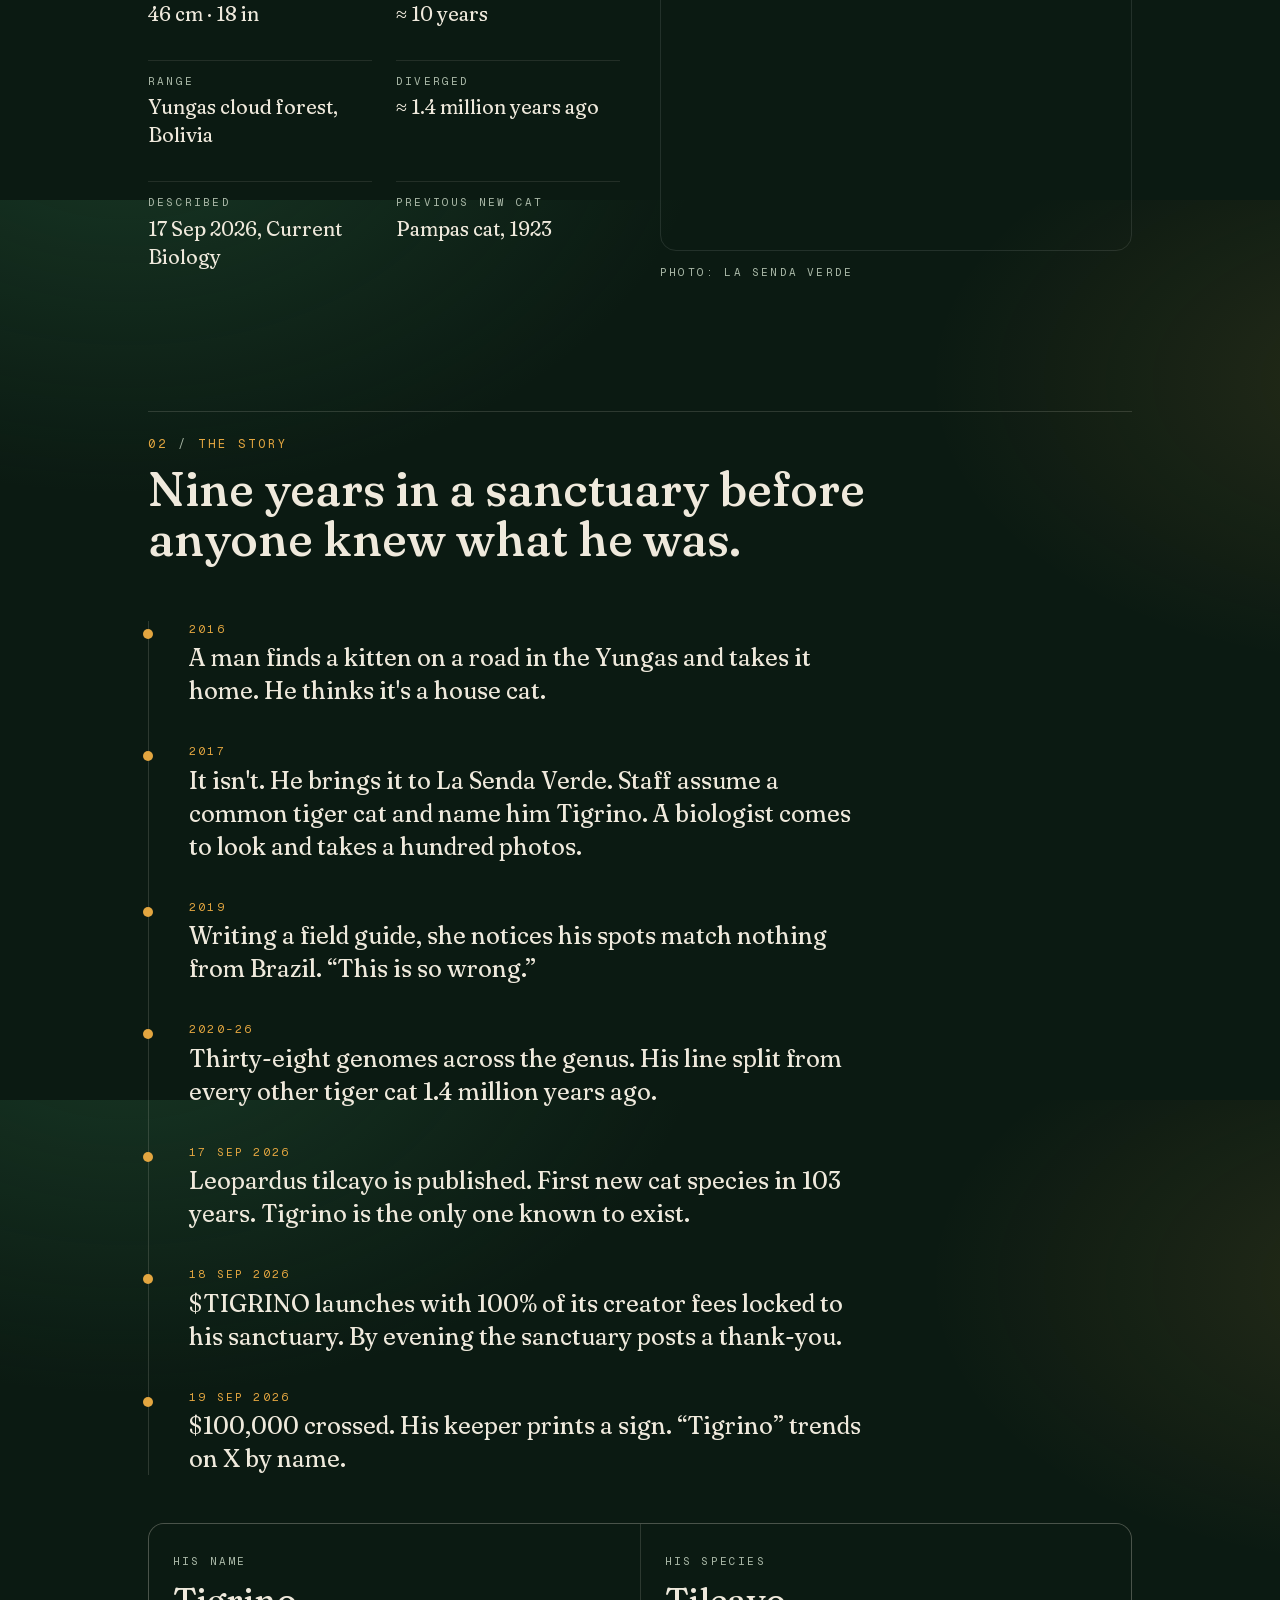
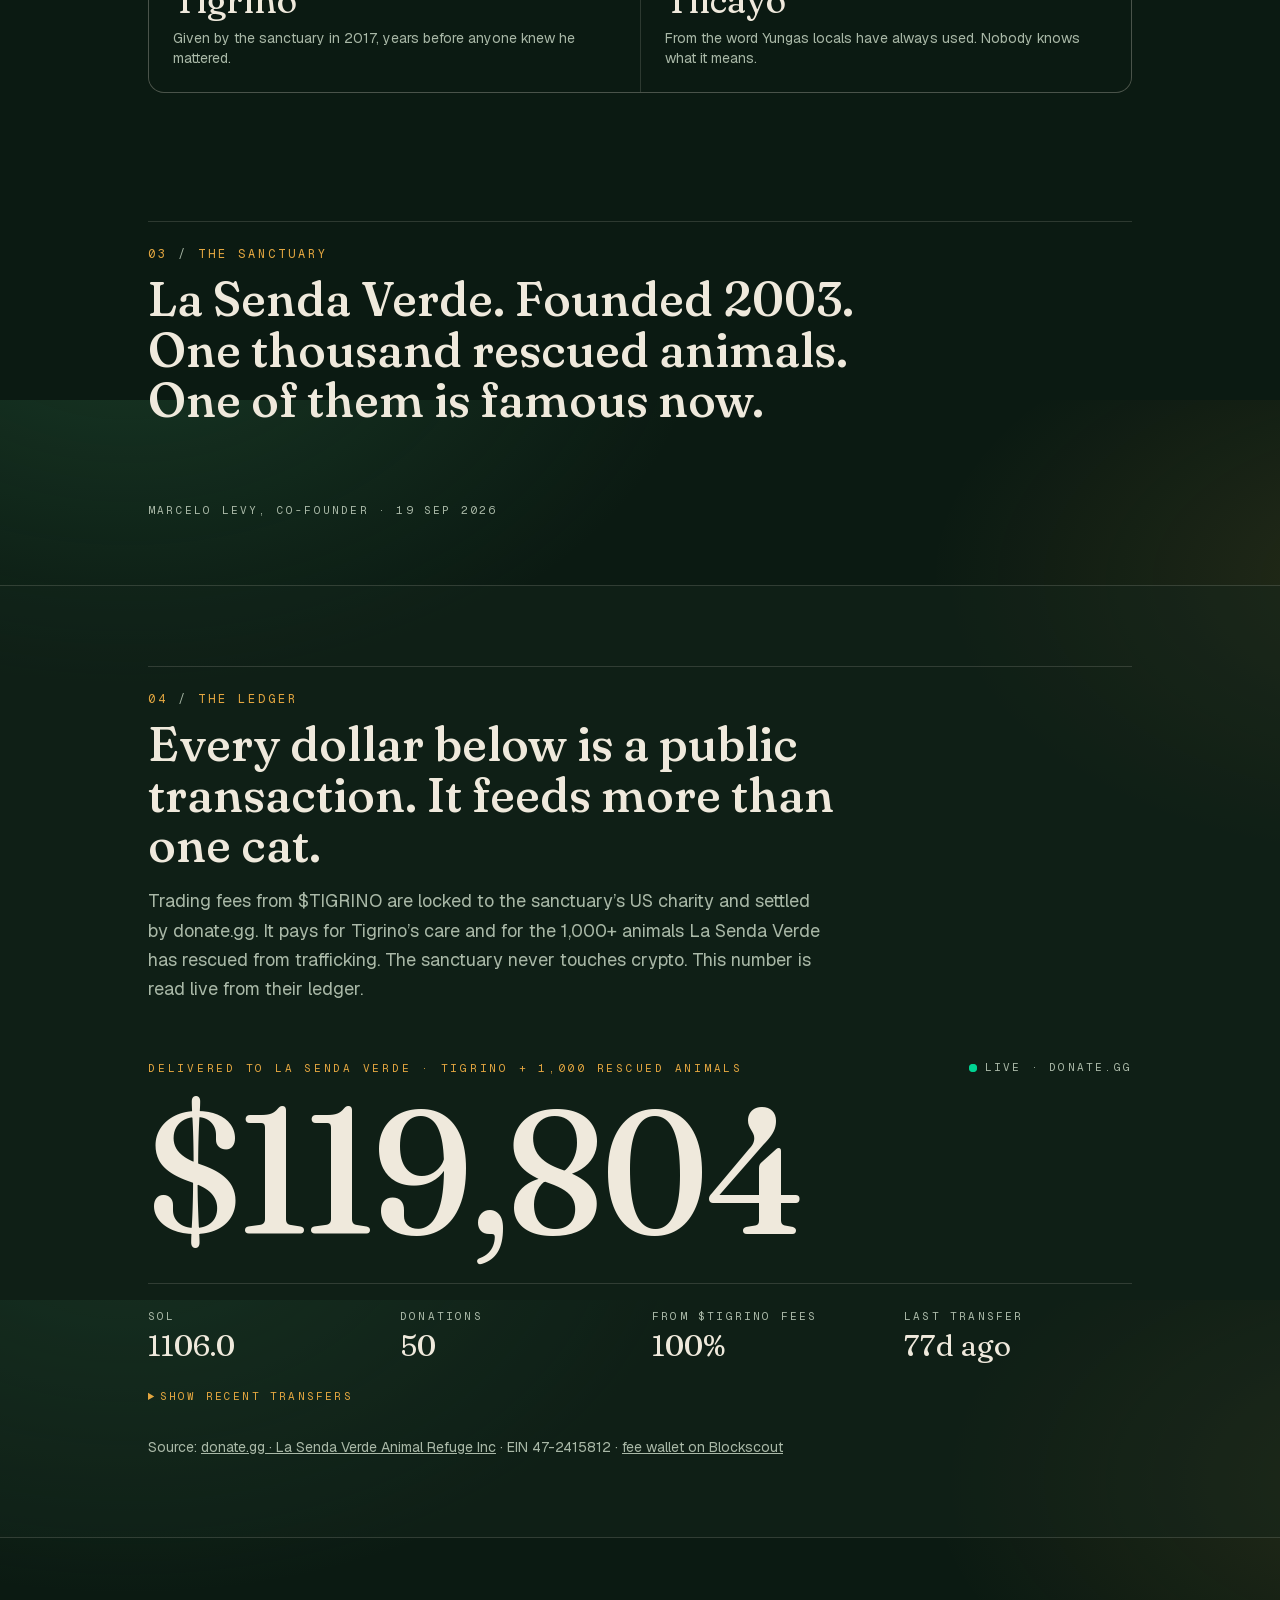
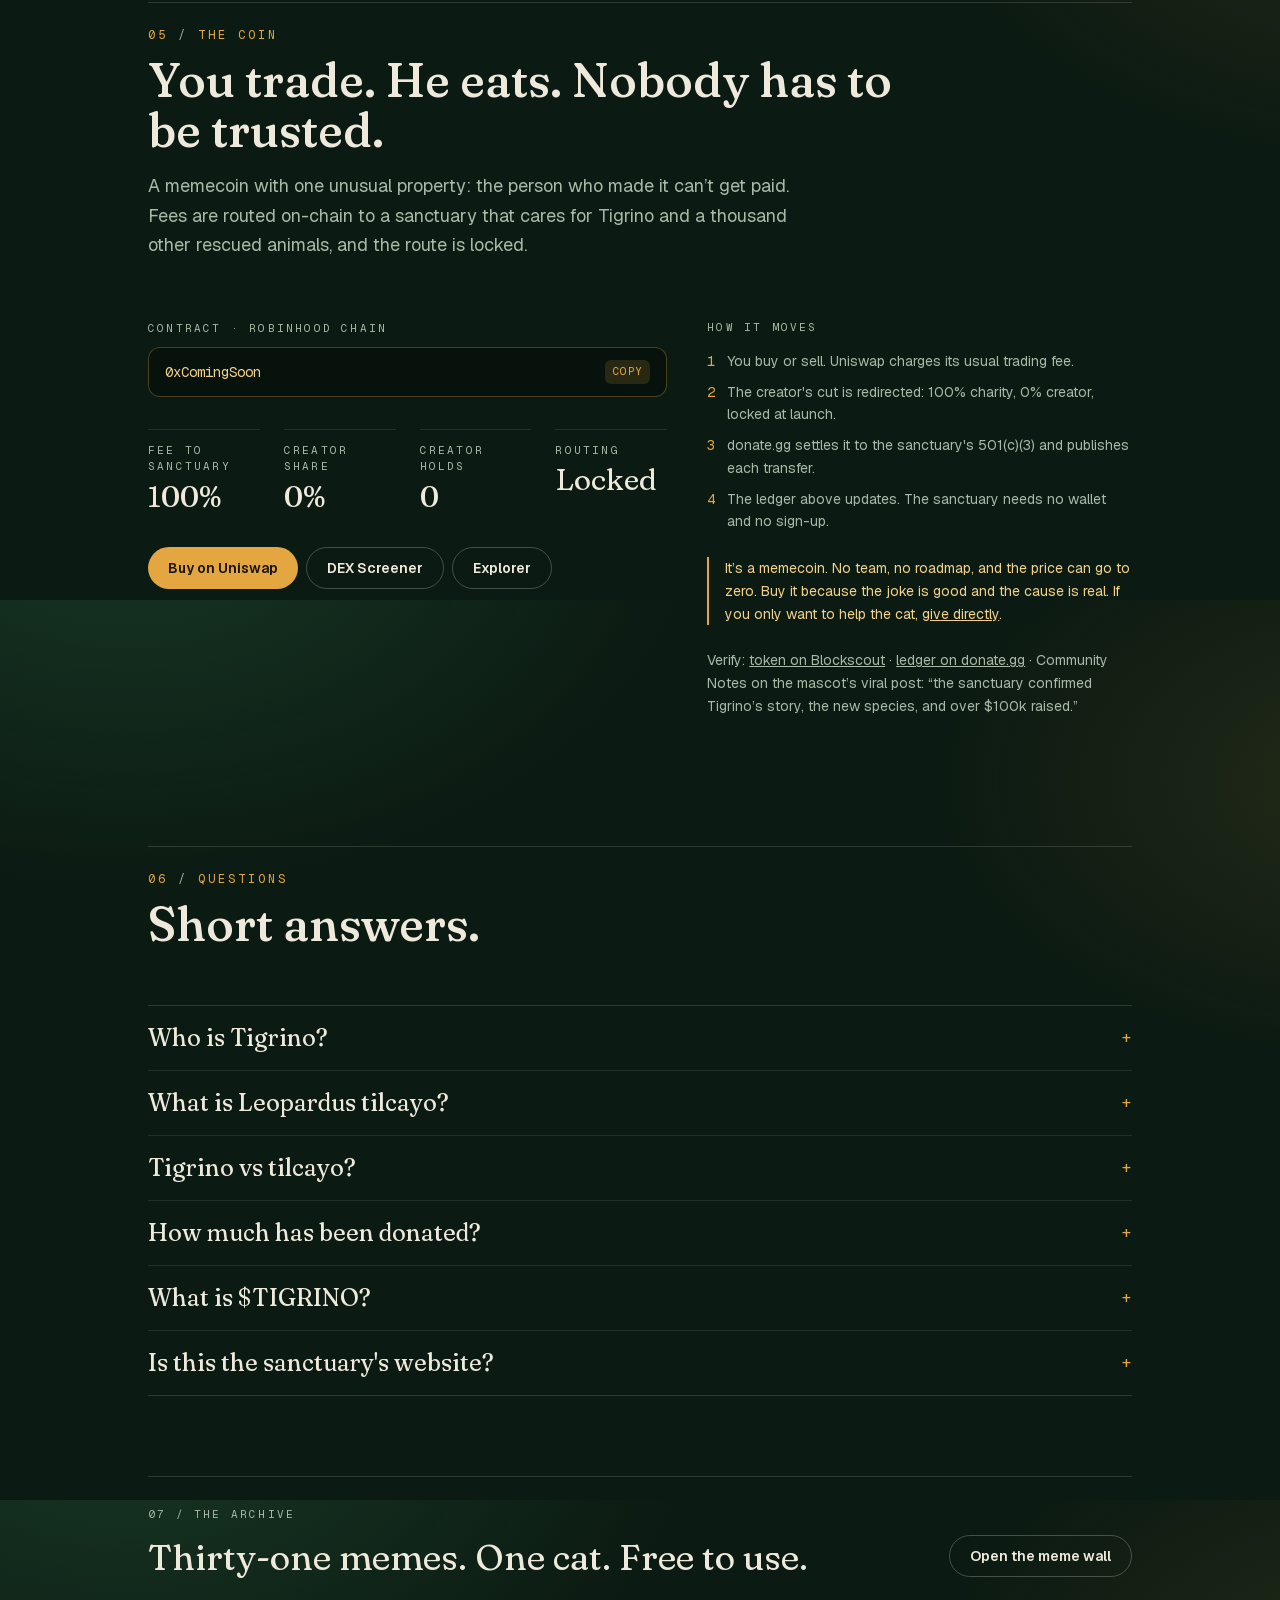
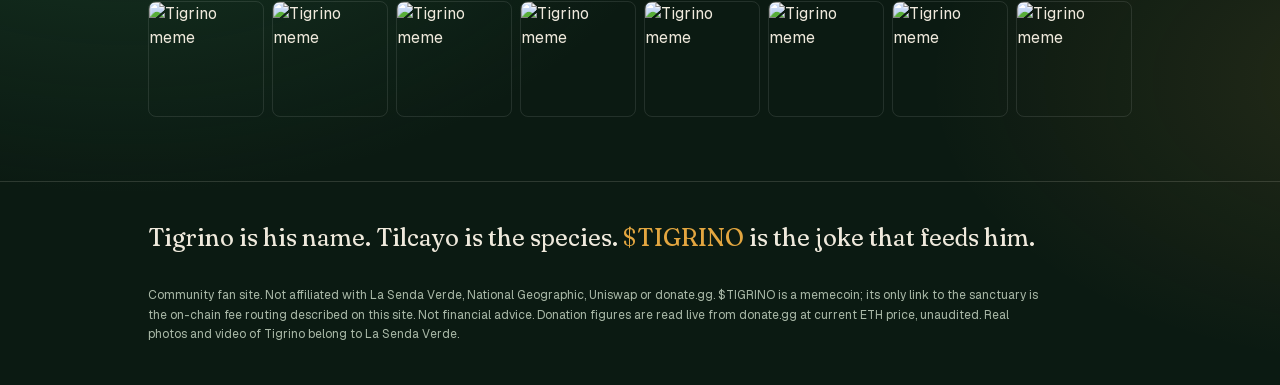
==== commit 6b5902a7: "." ====
--- a/index.html
+++ b/index.html
@@ -1,198 +1,1664 @@
 <!DOCTYPE html>
-<html lang="en">
-<head>
-  <meta charset="UTF-8" />
-  <meta name="viewport" content="width=device-width, initial-scale=1.0" />
-  <title>UBIK — Robinhood Uniswap</title>
-  <meta name="description" content="UBIK is live on Robinhood Uniswap. Reality is a market. The mind is the order book." />
-  <meta property="og:title" content="UBIK — Robinhood Uniswap" />
-  <meta property="og:description" content="Trade UBIK on Uniswap Robinhood chain. CA: 0xD923f29dCFCbd7121278a384B83EFf9534080Bd8" />
-  <meta property="og:image" content="banner.png" />
-  <link rel="icon" type="image/png" href="logo.png" />
-  <link rel="preconnect" href="https://fonts.googleapis.com" />
-  <link rel="preconnect" href="https://fonts.gstatic.com" crossorigin />
-  <link href="https://fonts.googleapis.com/css2?family=Instrument+Sans:wght@400;500;600;700&family=Syne:wght@600;700;800&display=swap" rel="stylesheet" />
-  <link rel="stylesheet" href="css/style.css" />
-</head>
-<body>
-  <div class="grain" aria-hidden="true"></div>
-  <canvas id="field" class="fx-field" aria-hidden="true"></canvas>
-  <div class="cursor-glow" id="cursorGlow" aria-hidden="true"></div>
-
-  <nav class="nav" id="nav">
-    <a class="nav-brand" href="#top">
-      <span class="nav-logo-wrap">
-        <img src="logo.png" alt="UBIK logo" class="nav-logo" />
-        <span class="logo-ring"></span>
-        <span class="logo-ring delay"></span>
-      </span>
-      <span class="nav-word">ubik</span>
-    </a>
-    <button class="nav-toggle" id="navToggle" aria-label="Open menu" aria-expanded="false">
-      <span></span><span></span>
-    </button>
-    <div class="nav-links" id="navLinks">
-      <a href="#about">About</a>
-      <a href="#how">How to Buy</a>
-      <a href="#join">Join Us</a>
-      <a class="btn btn-buy" href="https://app.uniswap.org/swap?chain=robinhood&inputCurrency=NATIVE&outputCurrency=0xD923f29dCFCbd7121278a384B83EFf9534080Bd8" target="_blank" rel="noopener noreferrer">Buy UBIK</a>
-    </div>
-  </nav>
-
-  <header class="hero" id="top">
-    <div class="hero-banner">
-      <img src="banner.png" alt="UBIK banner" class="hero-banner-img" />
-      <div class="hero-banner-shade"></div>
-      <div class="orbit orbit-a"></div>
-      <div class="orbit orbit-b"></div>
-      <div class="orbit orbit-c"></div>
-    </div>
-
-    <div class="hero-grid">
-      <div class="hero-copy">
-        <p class="kicker">Robinhood Uniswap</p>
-        <h1 class="hero-title">
-          <span class="gold-shimmer">ubik</span>
+<html
+  data-dpl-id="dpl_CRLsqrwYwimxiqKaKrRYmZ1rUQUe"
+  lang="en"
+  class="geist_a71539c9-module__T19VSG__variable geist_mono_8d43a2aa-module__8Li5zG__variable fraunces_c5f41878-module__6OiOuW__variable h-full antialiased"
+>
+  <head>
+    <meta charset="utf-8" />
+    <meta name="viewport" content="width=device-width, initial-scale=1" />
+    <link
+      rel="preload"
+      href="/_next/static/immutable/media/54fc36028e2bb174-s.p.1h6pn64pmfi2q.woff2"
+      as="font"
+      crossorigin=""
+      type="font/woff2"
+    />
+    <link
+      rel="preload"
+      href="/_next/static/immutable/media/797e433ab948586e-s.p.1v5bejj26fx9h.woff2"
+      as="font"
+      crossorigin=""
+      type="font/woff2"
+    />
+    <link
+      rel="preload"
+      href="/_next/static/immutable/media/caa3a2e1cccd8315-s.p.0zr6hhvz-h9nw.woff2"
+      as="font"
+      crossorigin=""
+      type="font/woff2"
+    />
+    <link
+      rel="preload"
+      as="image"
+      imagesrcset="/_next/image?url=%2Fimg%2Fsanctuary_thankyou.jpg&amp;w=384&amp;q=75&amp;dpl=dpl_CRLsqrwYwimxiqKaKrRYmZ1rUQUe 384w, /_next/image?url=%2Fimg%2Fsanctuary_thankyou.jpg&amp;w=640&amp;q=75&amp;dpl=dpl_CRLsqrwYwimxiqKaKrRYmZ1rUQUe 640w, /_next/image?url=%2Fimg%2Fsanctuary_thankyou.jpg&amp;w=750&amp;q=75&amp;dpl=dpl_CRLsqrwYwimxiqKaKrRYmZ1rUQUe 750w, /_next/image?url=%2Fimg%2Fsanctuary_thankyou.jpg&amp;w=828&amp;q=75&amp;dpl=dpl_CRLsqrwYwimxiqKaKrRYmZ1rUQUe 828w, /_next/image?url=%2Fimg%2Fsanctuary_thankyou.jpg&amp;w=1080&amp;q=75&amp;dpl=dpl_CRLsqrwYwimxiqKaKrRYmZ1rUQUe 1080w, /_next/image?url=%2Fimg%2Fsanctuary_thankyou.jpg&amp;w=1200&amp;q=75&amp;dpl=dpl_CRLsqrwYwimxiqKaKrRYmZ1rUQUe 1200w, /_next/image?url=%2Fimg%2Fsanctuary_thankyou.jpg&amp;w=1920&amp;q=75&amp;dpl=dpl_CRLsqrwYwimxiqKaKrRYmZ1rUQUe 1920w, /_next/image?url=%2Fimg%2Fsanctuary_thankyou.jpg&amp;w=2048&amp;q=75&amp;dpl=dpl_CRLsqrwYwimxiqKaKrRYmZ1rUQUe 2048w, /_next/image?url=%2Fimg%2Fsanctuary_thankyou.jpg&amp;w=3840&amp;q=75&amp;dpl=dpl_CRLsqrwYwimxiqKaKrRYmZ1rUQUe 3840w"
+      imagesizes="(max-width: 1024px) 100vw, 45vw"
+    />
+    <link
+      rel="stylesheet"
+      href="/_next/static/immutable/chunks/1ysr9mbkeuljz.css"
+      data-precedence="next"
+    />
+    <link
+      rel="preload"
+      as="script"
+      fetchPriority="low"
+      href="/_next/static/immutable/chunks/1lu82lmj0y481.js"
+    />
+    <script
+      src="/_next/static/immutable/chunks/3zgr_fhe6lo3s.js"
+      async=""
+    ></script>
+    <script
+      src="/_next/static/immutable/chunks/2gj6sdo-k9_t0.js"
+      async=""
+    ></script>
+    <script
+      src="/_next/static/immutable/chunks/2cy4qse0vg65b.js"
+      async=""
+    ></script>
+    <script
+      src="/_next/static/immutable/chunks/turbopack-3lb9a42j9qtey.js"
+      async=""
+    ></script>
+    <script
+      src="/_next/static/immutable/chunks/2d2n81hep7dzu.js"
+      async=""
+    ></script>
+    <script
+      src="/_next/static/immutable/chunks/0ap9w7o7ihppc.js"
+      async=""
+    ></script>
+    <script
+      src="/_next/static/immutable/chunks/0drqgpn8c67hv.js"
+      async=""
+    ></script>
+    <title>
+      Tigrino: the only known Leopardus tilcayo, Bolivia&#x27;s new cat species
+    </title>
+    <meta
+      name="description"
+      content="The only known cat of Leopardus tilcayo, the first new cat species in 100 years. Raised at La Senda Verde sanctuary, Bolivia. $100K+ donated by the $TIGRINO community, live counter."
+    />
+    <meta
+      name="keywords"
+      content="Tigrino,Tigrino cat,tilcayo,tilcayo cat,Leopardus tilcayo,new cat species,new cat species 2026,first new cat species in 100 years,Bolivia cat species,Yungas tiger cat,La Senda Verde,Senda Verde sanctuary,TIGRINO token,$TIGRINO,Tigrino donations,Robinhood Chain,Uniswap Robinhood"
+    />
+    <meta name="robots" content="index, follow" />
+    <meta
+      name="googlebot"
+      content="index, follow, max-image-preview:large, max-snippet:-1"
+    />
+    <meta name="category" content="animals" />
+    <link rel="canonical" href="https://tigrino.community" />
+    <meta
+      property="og:title"
+      content="Tigrino: the only known Leopardus tilcayo, Bolivia&#x27;s new cat species"
+    />
+    <meta
+      property="og:description"
+      content="The only known cat of Leopardus tilcayo, the first new cat species in 100 years. Raised at La Senda Verde sanctuary, Bolivia. $100K+ donated by the $TIGRINO community, live counter."
+    />
+    <meta property="og:url" content="https://tigrino.community" />
+    <meta property="og:site_name" content="Tigrino" />
+    <meta property="og:locale" content="en_US" />
+    <meta
+      property="og:image"
+      content="https://tigrino.community/img/sanctuary_thankyou.jpg"
+    />
+    <meta property="og:image:width" content="960" />
+    <meta property="og:image:height" content="1280" />
+    <meta
+      property="og:image:alt"
+      content="Tigrino, the only known Leopardus tilcayo, with his keeper at La Senda Verde sanctuary"
+    />
+    <meta property="og:type" content="website" />
+    <meta name="twitter:card" content="summary_large_image" />
+    <meta name="twitter:site" content="@itsTigrino" />
+    <meta name="twitter:creator" content="@itsTigrino" />
+    <meta
+      name="twitter:title"
+      content="Tigrino: the only known Leopardus tilcayo, Bolivia&#x27;s new cat species"
+    />
+    <meta
+      name="twitter:description"
+      content="The only known cat of Leopardus tilcayo, the first new cat species in 100 years. Raised at La Senda Verde sanctuary, Bolivia. $100K+ donated by the $TIGRINO community, live counter."
+    />
+    <meta
+      name="twitter:image"
+      content="https://tigrino.community/img/sanctuary_thankyou.jpg"
+    />
+    <link
+      rel="icon"
+      href="/favicon.ico?favicon.193b6ddz3zouh.ico"
+      sizes="64x64"
+      type="image/x-icon"
+    />
+    <link
+      rel="icon"
+      href="/icon.png?icon.41mxgn1zej1t2.png"
+      sizes="512x512"
+      type="image/png"
+    />
+    <link
+      rel="apple-touch-icon"
+      href="/apple-icon.png?apple-icon.3l-_bs--3_epn.png"
+      sizes="180x180"
+      type="image/png"
+    />
+    <meta name="next-size-adjust" content="" />
+    <script type="application/ld+json">
+      [
+        {
+          "@context": "https://schema.org",
+          "@type": "WebSite",
+          "name": "Tigrino",
+          "alternateName": [
+            "Tigrino the cat",
+            "Tigrino Leopardus tilcayo",
+            "tigrino.community"
+          ],
+          "url": "https://tigrino.community",
+          "description": "The only known cat of Leopardus tilcayo, the first new cat species in 100 years. Raised at La Senda Verde sanctuary, Bolivia. $100K+ donated by the $TIGRINO community, live counter.",
+          "sameAs": [
+            "https://x.com/itsTigrino",
+            "https://www.tiktok.com/@itstigrino",
+            "https://x.com/i/communities/2032558599948419404"
+          ]
+        },
+        {
+          "@context": "https://schema.org",
+          "@type": "Article",
+          "headline": "Tigrino: the only known Leopardus tilcayo and the $100,000 his sanctuary received in 48 hours",
+          "description": "The only known cat of Leopardus tilcayo, the first new cat species in 100 years. Raised at La Senda Verde sanctuary, Bolivia. $100K+ donated by the $TIGRINO community, live counter.",
+          "image": [
+            "https://tigrino.community/img/sanctuary_thankyou.jpg",
+            "https://tigrino.community/gallery/04.webp"
+          ],
+          "datePublished": "2026-09-19T00:00:00Z",
+          "dateModified": "2026-09-20T15:16:24.902Z",
+          "author": {
+            "@type": "Organization",
+            "name": "Tigrino community",
+            "url": "https://tigrino.community"
+          },
+          "publisher": {
+            "@type": "Organization",
+            "name": "Tigrino community",
+            "url": "https://tigrino.community",
+            "logo": {
+              "@type": "ImageObject",
+              "url": "https://tigrino.community/gallery/04.webp"
+            }
+          },
+          "mainEntityOfPage": "https://tigrino.community",
+          "about": [
+            {
+              "@type": "Thing",
+              "name": "Leopardus tilcayo",
+              "sameAs": "https://en.wikipedia.org/wiki/Tilcayo_tiger_cat"
+            },
+            {
+              "@type": "Organization",
+              "name": "La Senda Verde Wildlife Sanctuary",
+              "url": "https://sendaverde.org"
+            }
+          ]
+        },
+        {
+          "@context": "https://schema.org",
+          "@type": "FAQPage",
+          "mainEntity": [
+            {
+              "@type": "Question",
+              "name": "Who is Tigrino?",
+              "acceptedAnswer": {
+                "@type": "Answer",
+                "text": "Tigrino is a male wild cat, about 10 years old and 3 lbs (1.4 kg), living at La Senda Verde Wildlife Sanctuary in Bolivia's Yungas. He was found as a kitten on a rural road in 2016, mistaken for a house cat, and brought to the sanctuary in 2017. In September 2026 scientists confirmed he belongs to Leopardus tilcayo, a species never described before. He is the only known individual."
+              }
+            },
+            {
+              "@type": "Question",
+              "name": "What is Leopardus tilcayo?",
+              "acceptedAnswer": {
+                "@type": "Answer",
+                "text": "Leopardus tilcayo is a small wild tiger cat species from Bolivia's Yungas cloud forest, formally described on September 17, 2026 in the journal Current Biology and announced by National Geographic. It is the first new living cat species named in over 100 years, since the pampas cat in 1923. It split from other tiger cats about 1.4 million years ago."
+              }
+            },
+            {
+              "@type": "Question",
+              "name": "What is the difference between Tigrino and tilcayo?",
+              "acceptedAnswer": {
+                "@type": "Answer",
+                "text": "Tigrino is the name of the individual cat, given by La Senda Verde sanctuary staff in 2017. Tilcayo (Leopardus tilcayo) is the species name, taken from the word local Yungas communities use for the animal."
+              }
+            },
+            {
+              "@type": "Question",
+              "name": "How much money has been donated to Tigrino's sanctuary?",
+              "acceptedAnswer": {
+                "@type": "Answer",
+                "text": "Over $100,000 was donated to La Senda Verde Animal Refuge Inc, the sanctuary's US 501(c)(3), within 48 hours of the species announcement. The funds come from $TIGRINO, a community token on Robinhood Chain whose creator fees are locked 100% to the sanctuary via donate.gg. Every donation is public on donate.gg and the sanctuary confirmed receipt on X."
+              }
+            },
+            {
+              "@type": "Question",
+              "name": "What is $TIGRINO?",
+              "acceptedAnswer": {
+                "@type": "Answer",
+                "text": "$TIGRINO is a community-run memecoin on Robinhood Chain, tradeable on Uniswap as of September 18, 2026. 100% of its creator fees are locked on-chain to La Senda Verde Animal Refuge Inc; the creator receives 0% and holds no tokens. It has no team, no roadmap, and no affiliation with National Geographic or the study authors."
+              }
+            },
+            {
+              "@type": "Question",
+              "name": "Where does Tigrino live?",
+              "acceptedAnswer": {
+                "@type": "Answer",
+                "text": "Tigrino lives at La Senda Verde Wildlife Sanctuary near Coroico in Bolivia's Yungas region, a rescue that cares for more than 1,000 animals recovered from wildlife trafficking. The sanctuary posts updates about him at @La_Senda_Verde on X."
+              }
+            }
+          ]
+        }
+      ]
+    </script>
+    <script
+      src="/_next/static/immutable/chunks/0c0hxoamwjsbw.js"
+      nomodule=""
+    ></script>
+  </head>
+  <body class="min-h-full flex flex-col">
+    <div hidden=""><!--$--><!--/$--></div>
+    <main class="flex-1">
+      <header
+        class="sticky top-0 z-30 border-b border-white/5 bg-background/85 backdrop-blur"
+      >
+        <nav
+          class="mx-auto flex max-w-5xl items-center justify-between gap-3 px-5 py-3 text-sm"
+        >
+          <a class="serif text-lg font-semibold text-sand" href="/"
+            >Tigrino <span aria-hidden="true" class="ml-1">😾</span></a
+          >
+          <div class="hidden gap-7 text-muted md:flex">
+            <a class="hover:text-sand" href="/#story">Story</a
+            ><a class="hover:text-sand" href="/sanctuary">Sanctuary</a
+            ><a class="hover:text-sand" href="/#ledger">Ledger</a
+            ><a class="hover:text-sand" href="/#coin">Coin</a
+            ><a class="hover:text-sand" href="/memes">Memes</a
+            ><a class="hover:text-sand" href="/press">Press</a
+            ><a
+              href="https://x.com/itsTigrino"
+              target="_blank"
+              rel="noopener noreferrer"
+              class="hover:text-sand"
+              >@itsTigrino</a
+            >
+          </div>
+          <div class="flex items-center gap-2">
+            <a
+              href="https://app.uniswap.org/swap?chain=robinhood&inputCurrency=NATIVE&outputCurrency=0xComingSoon"
+              target="_blank"
+              rel="noopener noreferrer"
+              class="rounded-full bg-amber px-4 py-1.5 font-semibold text-[#1a1408] hover:bg-amber-soft"
+              >$TIGRINO</a
+            >
+            <div class="md:hidden">
+              <button
+                aria-label="Menu"
+                class="flex h-9 w-9 items-center justify-center rounded-full border border-white/10 text-sand"
+              >
+                <div class="space-y-1.5">
+                  <span class="block h-0.5 w-4 bg-current transition"></span
+                  ><span class="block h-0.5 w-4 bg-current transition"></span
+                  ><span class="block h-0.5 w-4 bg-current transition"></span>
+                </div>
+              </button>
+            </div>
+          </div>
+        </nav>
+      </header>
+      <section class="mx-auto max-w-5xl px-5 pb-16 pt-10 sm:pt-16">
+        <div
+          class="flex flex-wrap items-baseline justify-between gap-x-6 gap-y-2"
+        >
+          <span
+            class="font-mono text-[11px] uppercase tracking-[0.2em] text-muted"
+            >Field guide · Specimen 001 · Yungas, Bolivia</span
+          ><span
+            class="font-mono text-[11px] uppercase tracking-[0.2em] text-muted"
+            >First new cat species in 103 years</span
+          >
+        </div>
+        <h1
+          class="serif mt-6 text-[19vw] font-medium leading-[0.85] tracking-tight text-sand sm:text-[11rem] lg:text-[13rem]"
+        >
+          Tigrino<span class="text-amber">.</span>
         </h1>
-        <p class="hero-tag">The mind leaks through the order book. A token that should not exist — and yet it does.</p>
-
-        <div class="ca-row">
-          <span class="ca-label">CA</span>
-          <code class="ca-value" id="caValue">0xD923f29dCFCbd7121278a384B83EFf9534080Bd8</code>
-          <button class="ca-copy" id="copyCa" type="button">Copy</button>
+        <div class="mt-8 grid gap-8 lg:grid-cols-[1fr_1.1fr] lg:items-end">
+          <div class="lg:pb-2">
+            <p class="serif text-2xl leading-snug text-sand sm:text-3xl">
+              The only known member of a species science found last week. Three
+              pounds. Lives in a Bolivian sanctuary. In the 48 hours after the
+              news broke, strangers sent that sanctuary over $100,000. It feeds
+              him, and the thousand other rescued animals he lives with.
+            </p>
+            <div class="mt-8 flex flex-wrap gap-3">
+              <a
+                class="inline-flex items-center justify-center rounded-full bg-amber px-5 py-2.5 text-sm font-semibold text-[#1a1408] transition hover:bg-amber-soft"
+                href="#story"
+                >Read the story</a
+              ><a
+                class="inline-flex items-center justify-center rounded-full border border-sand/25 px-5 py-2.5 text-sm font-semibold text-sand transition hover:border-sand/60 hover:bg-white/5"
+                href="#coin"
+                >I’m here for the coin</a
+              ><a
+                href="https://sendaverde.org"
+                target="_blank"
+                rel="noopener noreferrer"
+                class="inline-flex items-center justify-center rounded-full border border-sand/25 px-5 py-2.5 text-sm font-semibold text-sand transition hover:border-sand/60 hover:bg-white/5"
+                >Donate directly</a
+              >
+            </div>
+          </div>
+          <figure class="relative">
+            <video
+              src="/img/tigrino_chill.mp4"
+              autoplay=""
+              muted=""
+              loop=""
+              playsinline=""
+              poster="/gallery/04.webp"
+              class="aspect-[16/10] w-full rounded-2xl border border-white/10 object-cover"
+            ></video>
+            <figcaption class="mt-2 flex justify-between">
+              <span
+                class="font-mono text-[11px] uppercase tracking-[0.2em] text-muted"
+                >Tigrino in his enclosure, 18 Sep 2026</span
+              ><a
+                href="https://x.com/La_Senda_Verde/status/2101075567655399821"
+                target="_blank"
+                rel="noopener noreferrer"
+                ><span
+                  class="font-mono text-[11px] uppercase tracking-[0.2em] text-muted hover:text-sand"
+                  >Video: @La_Senda_Verde ↗</span
+                ></a
+              >
+            </figcaption>
+          </figure>
         </div>
-
-        <div class="hero-actions">
-          <a class="btn btn-buy btn-lg" href="https://app.uniswap.org/swap?chain=robinhood&inputCurrency=NATIVE&outputCurrency=0xD923f29dCFCbd7121278a384B83EFf9534080Bd8" target="_blank" rel="noopener noreferrer">Buy on Uniswap</a>
-          <a class="btn btn-ghost btn-lg" href="#join">Join Us</a>
+        <div
+          class="mt-12 flex flex-wrap items-center gap-x-4 gap-y-2 border-t border-sand/15 pt-5"
+        >
+          <span
+            class="font-mono text-[11px] uppercase tracking-[0.2em] text-muted"
+            >Covered by</span
+          ><a
+            href="https://www.nationalgeographic.com/animals/article/meet-the-first-new-cat-species-discovered-in-100-years"
+            target="_blank"
+            rel="noopener noreferrer"
+            class="text-sm text-sand/80 hover:text-sand"
+            >National Geographic</a
+          ><a
+            href="https://www.reuters.com/business/environment/new-cat-species-identified-bolivia-first-over-century-2026-09-17/"
+            target="_blank"
+            rel="noopener noreferrer"
+            class="text-sm text-sand/80 hover:text-sand"
+            >Reuters</a
+          ><a
+            href="https://www.nytimes.com/2026/09/18/science/tilcayo-new-cat-species-bolivia.html"
+            target="_blank"
+            rel="noopener noreferrer"
+            class="text-sm text-sand/80 hover:text-sand"
+            >The New York Times</a
+          ><a
+            href="https://www.bbc.com/news/articles/c6x2zgv9rr4ro"
+            target="_blank"
+            rel="noopener noreferrer"
+            class="text-sm text-sand/80 hover:text-sand"
+            >BBC</a
+          ><a
+            href="https://www.nbcnews.com/science/environment/new-wild-cat-species-identified-rcna598113"
+            target="_blank"
+            rel="noopener noreferrer"
+            class="text-sm text-sand/80 hover:text-sand"
+            >NBC News</a
+          ><a
+            href="https://x.com/ABC/status/2101456972021125260"
+            target="_blank"
+            rel="noopener noreferrer"
+            class="text-sm text-sand/80 hover:text-sand"
+            >ABC News</a
+          ><a class="text-sm text-amber hover:text-amber-soft" href="/press"
+            >+ press kit</a
+          >
         </div>
-      </div>
-
-      <div class="hero-brain">
-        <canvas id="brain" class="brain-canvas" aria-hidden="true"></canvas>
-        <div class="brain-core">
-          <img src="logo.png" alt="" class="brain-logo" />
-          <span class="core-pulse"></span>
-          <span class="core-pulse delay"></span>
-          <span class="core-pulse delay-2"></span>
+      </section>
+      <section class="mx-auto max-w-5xl px-5 py-12 sm:py-16">
+        <div class="mb-10 border-t border-sand/15 pt-6 sm:mb-14">
+          <p class="font-mono text-xs uppercase tracking-[0.25em] text-amber">
+            01<!-- -->
+            <span class="text-muted">/</span>
+            <!-- -->The specimen
+          </p>
+          <h2
+            class="serif mt-3 max-w-3xl text-3xl font-medium leading-[1.05] text-sand sm:text-5xl"
+          >
+            Smaller than your cat. Older than our species.
+          </h2>
+          <p
+            class="mt-4 max-w-2xl text-base leading-relaxed text-muted sm:text-lg"
+          >
+            Everything below is from the paper, National Geographic, or the
+            sanctuary. Nothing is estimated by us.
+          </p>
         </div>
-        <div class="eeg" aria-hidden="true">
-          <svg viewBox="0 0 400 60" preserveAspectRatio="none">
-            <path class="eeg-path" d="M0 30 Q20 30 30 30 T50 12 T70 48 T90 30 T110 30 T130 8 T150 52 T170 30 T200 30 T220 18 T240 42 T260 30 T300 30 T320 10 T340 50 T360 30 T400 30" />
-          </svg>
+        <div class="grid gap-10 lg:grid-cols-[1fr_1fr]">
+          <dl class="grid grid-cols-2 gap-x-6 gap-y-5">
+            <div class="border-t border-sand/10 pt-3">
+              <dt
+                class="font-mono text-[11px] uppercase tracking-[0.2em] text-muted"
+              >
+                Species
+              </dt>
+              <dd class="serif mt-1 text-xl text-sand">Leopardus tilcayo</dd>
+            </div>
+            <div class="border-t border-sand/10 pt-3">
+              <dt
+                class="font-mono text-[11px] uppercase tracking-[0.2em] text-muted"
+              >
+                Common name
+              </dt>
+              <dd class="serif mt-1 text-xl text-sand">Tilcayo tiger cat</dd>
+            </div>
+            <div class="border-t border-sand/10 pt-3">
+              <dt
+                class="font-mono text-[11px] uppercase tracking-[0.2em] text-muted"
+              >
+                Known individuals
+              </dt>
+              <dd class="serif mt-1 text-xl text-sand">1</dd>
+            </div>
+            <div class="border-t border-sand/10 pt-3">
+              <dt
+                class="font-mono text-[11px] uppercase tracking-[0.2em] text-muted"
+              >
+                Weight
+              </dt>
+              <dd class="serif mt-1 text-xl text-sand">1.4 kg · 3 lb</dd>
+            </div>
+            <div class="border-t border-sand/10 pt-3">
+              <dt
+                class="font-mono text-[11px] uppercase tracking-[0.2em] text-muted"
+              >
+                Length
+              </dt>
+              <dd class="serif mt-1 text-xl text-sand">46 cm · 18 in</dd>
+            </div>
+            <div class="border-t border-sand/10 pt-3">
+              <dt
+                class="font-mono text-[11px] uppercase tracking-[0.2em] text-muted"
+              >
+                Age
+              </dt>
+              <dd class="serif mt-1 text-xl text-sand">≈ 10 years</dd>
+            </div>
+            <div class="border-t border-sand/10 pt-3">
+              <dt
+                class="font-mono text-[11px] uppercase tracking-[0.2em] text-muted"
+              >
+                Range
+              </dt>
+              <dd class="serif mt-1 text-xl text-sand">
+                Yungas cloud forest, Bolivia
+              </dd>
+            </div>
+            <div class="border-t border-sand/10 pt-3">
+              <dt
+                class="font-mono text-[11px] uppercase tracking-[0.2em] text-muted"
+              >
+                Diverged
+              </dt>
+              <dd class="serif mt-1 text-xl text-sand">
+                ≈ 1.4 million years ago
+              </dd>
+            </div>
+            <div class="border-t border-sand/10 pt-3">
+              <dt
+                class="font-mono text-[11px] uppercase tracking-[0.2em] text-muted"
+              >
+                Described
+              </dt>
+              <dd class="serif mt-1 text-xl text-sand">
+                17 Sep 2026, Current Biology
+              </dd>
+            </div>
+            <div class="border-t border-sand/10 pt-3">
+              <dt
+                class="font-mono text-[11px] uppercase tracking-[0.2em] text-muted"
+              >
+                Previous new cat
+              </dt>
+              <dd class="serif mt-1 text-xl text-sand">Pampas cat, 1923</dd>
+            </div>
+          </dl>
+          <figure>
+            <img
+              alt="Tigrino in a tree at La Senda Verde"
+              loading="lazy"
+              width="1200"
+              height="1200"
+              decoding="async"
+              data-nimg="1"
+              class="aspect-square w-full rounded-2xl border border-white/10 object-cover"
+              style="color: transparent"
+              sizes="(max-width: 1024px) 100vw, 50vw"
+              srcset="
+                /_next/image?url=%2Fimg%2Ftigrino_real.jpg&amp;w=384&amp;q=75&amp;dpl=dpl_CRLsqrwYwimxiqKaKrRYmZ1rUQUe   384w,
+                /_next/image?url=%2Fimg%2Ftigrino_real.jpg&amp;w=640&amp;q=75&amp;dpl=dpl_CRLsqrwYwimxiqKaKrRYmZ1rUQUe   640w,
+                /_next/image?url=%2Fimg%2Ftigrino_real.jpg&amp;w=750&amp;q=75&amp;dpl=dpl_CRLsqrwYwimxiqKaKrRYmZ1rUQUe   750w,
+                /_next/image?url=%2Fimg%2Ftigrino_real.jpg&amp;w=828&amp;q=75&amp;dpl=dpl_CRLsqrwYwimxiqKaKrRYmZ1rUQUe   828w,
+                /_next/image?url=%2Fimg%2Ftigrino_real.jpg&amp;w=1080&amp;q=75&amp;dpl=dpl_CRLsqrwYwimxiqKaKrRYmZ1rUQUe 1080w,
+                /_next/image?url=%2Fimg%2Ftigrino_real.jpg&amp;w=1200&amp;q=75&amp;dpl=dpl_CRLsqrwYwimxiqKaKrRYmZ1rUQUe 1200w,
+                /_next/image?url=%2Fimg%2Ftigrino_real.jpg&amp;w=1920&amp;q=75&amp;dpl=dpl_CRLsqrwYwimxiqKaKrRYmZ1rUQUe 1920w,
+                /_next/image?url=%2Fimg%2Ftigrino_real.jpg&amp;w=2048&amp;q=75&amp;dpl=dpl_CRLsqrwYwimxiqKaKrRYmZ1rUQUe 2048w,
+                /_next/image?url=%2Fimg%2Ftigrino_real.jpg&amp;w=3840&amp;q=75&amp;dpl=dpl_CRLsqrwYwimxiqKaKrRYmZ1rUQUe 3840w
+              "
+              src="/_next/image?url=%2Fimg%2Ftigrino_real.jpg&amp;w=3840&amp;q=75&amp;dpl=dpl_CRLsqrwYwimxiqKaKrRYmZ1rUQUe"
+            />
+            <figcaption class="mt-2">
+              <span
+                class="font-mono text-[11px] uppercase tracking-[0.2em] text-muted"
+                >Photo: La Senda Verde</span
+              >
+            </figcaption>
+          </figure>
         </div>
-      </div>
-    </div>
-  </header>
-
-  <div class="ticker" aria-hidden="true">
-    <div class="ticker-track">
-      <span>UBIK</span><span>ROBINHOOD UNISWAP</span><span>CA 0xD923f29dCFCbd7121278a384B83EFf9534080Bd8</span><span>NEURONS FIRING</span><span>REALITY IS A MARKET</span><span>BUY THE SIGNAL</span>
-      <span>UBIK</span><span>ROBINHOOD UNISWAP</span><span>CA 0xD923f29dCFCbd7121278a384B83EFf9534080Bd8</span><span>NEURONS FIRING</span><span>REALITY IS A MARKET</span><span>BUY THE SIGNAL</span>
-    </div>
-  </div>
-
-  <main>
-    <section class="section about" id="about">
-      <div class="section-head reveal">
-        <p class="kicker">About</p>
-        <h2>A spray against entropy.<br />A ticker against the void.</h2>
-        <p class="lede">UBIK is the first thought-form on Robinhood Uniswap. Not a stock. Not a dream. The green flash of a market that learned how to think.</p>
-      </div>
-
-      <div class="about-grid">
-        <article class="card reveal">
-          <div class="card-icon mind"></div>
-          <h3>Mind</h3>
-          <p>Concentric rings. A magenta core. Every trade is a synapse. UBIK treats liquidity like consciousness — it fires, it fades, it returns.</p>
-        </article>
-        <article class="card reveal">
-          <div class="card-icon chain"></div>
-          <h3>Robinhood Chain</h3>
-          <p>Native to Uniswap on Robinhood. Same rails the street already knows. Swap from the chain. No pilgrimage required.</p>
-        </article>
-        <article class="card reveal">
-          <div class="card-icon signal"></div>
-          <h3>Signal</h3>
-          <p>When reality thins, UBIK thickens. A token for the ones who can still hear the ticker through the static.</p>
-        </article>
-      </div>
-    </section>
-
-    <section class="section how" id="how">
-      <div class="section-head reveal">
-        <p class="kicker">How to Buy</p>
-        <h2>Four pulses. Then you are in.</h2>
-      </div>
-
-      <ol class="steps">
-        <li class="step reveal">
-          <span class="step-num">01</span>
+      </section>
+      <section
+        id="story"
+        class="mx-auto max-w-5xl scroll-mt-16 px-5 py-12 sm:py-16"
+      >
+        <div class="mb-10 border-t border-sand/15 pt-6 sm:mb-14">
+          <p class="font-mono text-xs uppercase tracking-[0.25em] text-amber">
+            02<!-- -->
+            <span class="text-muted">/</span>
+            <!-- -->The story
+          </p>
+          <h2
+            class="serif mt-3 max-w-3xl text-3xl font-medium leading-[1.05] text-sand sm:text-5xl"
+          >
+            Nine years in a sanctuary before anyone knew what he was.
+          </h2>
+        </div>
+        <ol class="relative border-l border-sand/15 pl-6 sm:pl-10">
+          <li class="relative mb-9 last:mb-0">
+            <span
+              class="absolute -left-[1.85rem] top-2 h-2.5 w-2.5 rounded-full bg-amber sm:-left-[2.85rem]"
+            ></span>
+            <p
+              class="font-mono text-[11px] uppercase tracking-[0.2em] text-amber"
+            >
+              2016
+            </p>
+            <p
+              class="serif mt-1 max-w-2xl text-xl leading-snug text-sand sm:text-2xl"
+            >
+              A man finds a kitten on a road in the Yungas and takes it home. He
+              thinks it&#x27;s a house cat.
+            </p>
+          </li>
+          <li class="relative mb-9 last:mb-0">
+            <span
+              class="absolute -left-[1.85rem] top-2 h-2.5 w-2.5 rounded-full bg-amber sm:-left-[2.85rem]"
+            ></span>
+            <p
+              class="font-mono text-[11px] uppercase tracking-[0.2em] text-amber"
+            >
+              2017
+            </p>
+            <p
+              class="serif mt-1 max-w-2xl text-xl leading-snug text-sand sm:text-2xl"
+            >
+              It isn&#x27;t. He brings it to La Senda Verde. Staff assume a
+              common tiger cat and name him Tigrino. A biologist comes to look
+              and takes a hundred photos.
+            </p>
+          </li>
+          <li class="relative mb-9 last:mb-0">
+            <span
+              class="absolute -left-[1.85rem] top-2 h-2.5 w-2.5 rounded-full bg-amber sm:-left-[2.85rem]"
+            ></span>
+            <p
+              class="font-mono text-[11px] uppercase tracking-[0.2em] text-amber"
+            >
+              2019
+            </p>
+            <p
+              class="serif mt-1 max-w-2xl text-xl leading-snug text-sand sm:text-2xl"
+            >
+              Writing a field guide, she notices his spots match nothing from
+              Brazil. “This is so wrong.”
+            </p>
+          </li>
+          <li class="relative mb-9 last:mb-0">
+            <span
+              class="absolute -left-[1.85rem] top-2 h-2.5 w-2.5 rounded-full bg-amber sm:-left-[2.85rem]"
+            ></span>
+            <p
+              class="font-mono text-[11px] uppercase tracking-[0.2em] text-amber"
+            >
+              2020–26
+            </p>
+            <p
+              class="serif mt-1 max-w-2xl text-xl leading-snug text-sand sm:text-2xl"
+            >
+              Thirty-eight genomes across the genus. His line split from every
+              other tiger cat 1.4 million years ago.
+            </p>
+          </li>
+          <li class="relative mb-9 last:mb-0">
+            <span
+              class="absolute -left-[1.85rem] top-2 h-2.5 w-2.5 rounded-full bg-amber sm:-left-[2.85rem]"
+            ></span>
+            <p
+              class="font-mono text-[11px] uppercase tracking-[0.2em] text-amber"
+            >
+              17 Sep 2026
+            </p>
+            <p
+              class="serif mt-1 max-w-2xl text-xl leading-snug text-sand sm:text-2xl"
+            >
+              Leopardus tilcayo is published. First new cat species in 103
+              years. Tigrino is the only one known to exist.
+            </p>
+          </li>
+          <li class="relative mb-9 last:mb-0">
+            <span
+              class="absolute -left-[1.85rem] top-2 h-2.5 w-2.5 rounded-full bg-amber sm:-left-[2.85rem]"
+            ></span>
+            <p
+              class="font-mono text-[11px] uppercase tracking-[0.2em] text-amber"
+            >
+              18 Sep 2026
+            </p>
+            <p
+              class="serif mt-1 max-w-2xl text-xl leading-snug text-sand sm:text-2xl"
+            >
+              $TIGRINO launches with 100% of its creator fees locked to his
+              sanctuary. By evening the sanctuary posts a thank-you.
+            </p>
+          </li>
+          <li class="relative mb-9 last:mb-0">
+            <span
+              class="absolute -left-[1.85rem] top-2 h-2.5 w-2.5 rounded-full bg-amber sm:-left-[2.85rem]"
+            ></span>
+            <p
+              class="font-mono text-[11px] uppercase tracking-[0.2em] text-amber"
+            >
+              19 Sep 2026
+            </p>
+            <p
+              class="serif mt-1 max-w-2xl text-xl leading-snug text-sand sm:text-2xl"
+            >
+              $100,000 crossed. His keeper prints a sign. “Tigrino” trends on X
+              by name.
+            </p>
+          </li>
+        </ol>
+        <div
+          class="mt-12 grid gap-px overflow-hidden rounded-2xl border border-sand/15 bg-sand/15 sm:grid-cols-2"
+        >
+          <div class="bg-background p-6">
+            <span
+              class="font-mono text-[11px] uppercase tracking-[0.2em] text-muted"
+              >His name</span
+            >
+            <p class="serif mt-2 text-4xl text-sand">Tigrino</p>
+            <p class="mt-2 text-sm text-muted">
+              Given by the sanctuary in 2017, years before anyone knew he
+              mattered.
+            </p>
+          </div>
+          <div class="bg-background p-6">
+            <span
+              class="font-mono text-[11px] uppercase tracking-[0.2em] text-muted"
+              >His species</span
+            >
+            <p class="serif mt-2 text-4xl text-sand">Tilcayo</p>
+            <p class="mt-2 text-sm text-muted">
+              From the word Yungas locals have always used. Nobody knows what it
+              means.
+            </p>
+          </div>
+        </div>
+      </section>
+      <section class="mx-auto max-w-5xl px-5 py-12 sm:py-16">
+        <div class="mb-10 border-t border-sand/15 pt-6 sm:mb-14">
+          <p class="font-mono text-xs uppercase tracking-[0.25em] text-amber">
+            03<!-- -->
+            <span class="text-muted">/</span>
+            <!-- -->The sanctuary
+          </p>
+          <h2
+            class="serif mt-3 max-w-3xl text-3xl font-medium leading-[1.05] text-sand sm:text-5xl"
+          >
+            La Senda Verde. Founded 2003. One thousand rescued animals. One of
+            them is famous now.
+          </h2>
+        </div>
+        
+      </section>
+      <section
+        id="ledger"
+        class="scroll-mt-16 border-y border-sand/15 bg-moss/40"
+      >
+        <div class="mx-auto max-w-5xl px-5 py-14 sm:py-20">
+          <div class="mb-10 border-t border-sand/15 pt-6 sm:mb-14">
+            <p class="font-mono text-xs uppercase tracking-[0.25em] text-amber">
+              04<!-- -->
+              <span class="text-muted">/</span>
+              <!-- -->The ledger
+            </p>
+            <h2
+              class="serif mt-3 max-w-3xl text-3xl font-medium leading-[1.05] text-sand sm:text-5xl"
+            >
+              Every dollar below is a public transaction. It feeds more than one
+              cat.
+            </h2>
+            <p
+              class="mt-4 max-w-2xl text-base leading-relaxed text-muted sm:text-lg"
+            >
+              Trading fees from $TIGRINO are locked to the sanctuary’s US
+              charity and settled by donate.gg. It pays for Tigrino’s care and
+              for the 1,000+ animals La Senda Verde has rescued from
+              trafficking. The sanctuary never touches crypto. This number is
+              read live from their ledger.
+            </p>
+          </div>
           <div>
-            <h3>Open a wallet</h3>
-            <p>Use a wallet that speaks EVM. Fund it with native gas on Robinhood chain.</p>
+            <div class="flex flex-wrap items-baseline justify-between gap-3">
+              <p
+                class="font-mono text-[11px] uppercase tracking-[0.25em] text-amber"
+              >
+                Delivered to La Senda Verde · Tigrino + 1,000 rescued animals
+              </p>
+              <span
+                class="flex items-center gap-2 font-mono text-[11px] uppercase tracking-[0.2em] text-muted"
+                ><span class="relative flex h-2 w-2"
+                  ><span
+                    class="absolute inline-flex h-full w-full animate-ping rounded-full bg-emerald-400 opacity-75"
+                  ></span
+                  ><span
+                    class="relative inline-flex h-2 w-2 rounded-full bg-emerald-400"
+                  ></span></span
+                >live · donate.gg</span
+              >
+            </div>
+            <p
+              class="serif mt-4 text-[17vw] font-medium leading-[0.9] text-sand tabular-nums sm:text-9xl lg:text-[11rem]"
+            >
+              $119,804
+            </p>
+            <dl
+              class="mt-8 grid grid-cols-2 gap-x-6 gap-y-6 border-t border-sand/15 pt-6 sm:grid-cols-4"
+            >
+              <div>
+                <dt
+                  class="font-mono text-[11px] uppercase tracking-[0.2em] text-muted"
+                >
+                  ETH
+                </dt>
+                <dd class="serif mt-1 text-3xl text-sand">1106.0</dd>
+              </div>
+              <div>
+                <dt
+                  class="font-mono text-[11px] uppercase tracking-[0.2em] text-muted"
+                >
+                  Donations
+                </dt>
+                <dd class="serif mt-1 text-3xl text-sand">50</dd>
+              </div>
+              <div>
+                <dt
+                  class="font-mono text-[11px] uppercase tracking-[0.2em] text-muted"
+                >
+                  From $TIGRINO fees
+                </dt>
+                <dd class="serif mt-1 text-3xl text-sand">100%</dd>
+              </div>
+              <div>
+                <dt
+                  class="font-mono text-[11px] uppercase tracking-[0.2em] text-muted"
+                >
+                  Last transfer
+                </dt>
+                <dd class="serif mt-1 text-3xl text-sand">39m ago</dd>
+              </div>
+            </dl>
+            <details class="group mt-6">
+              <summary
+                class="cursor-pointer font-mono text-[11px] uppercase tracking-[0.2em] text-amber hover:text-amber-soft"
+              >
+                Show recent transfers
+              </summary>
+              <ul class="mt-3 divide-y divide-sand/10 text-sm">
+                <li class="flex items-center justify-between gap-3 py-2">
+                  <a
+                    href="https://robinhoodchain.blockscout.com/tx/Npc38ZNHBM5bEkjb9YBfetiYLvnWhUsqZdih2SE1bmEHvsjCXKJe5DNZCSp6GzqQaoE1Gx8EhUPMKP2PrxyTsuC"
+                    target="_blank"
+                    rel="noopener noreferrer"
+                    class="truncate text-muted hover:text-sand"
+                    >$TIGRINO creator fees</a
+                  ><span class="shrink-0 font-mono text-sand"
+                    >56.93<!-- -->
+                    ETH</span
+                  ><span
+                    class="w-16 shrink-0 text-right font-mono text-xs text-muted"
+                    >39m ago</span
+                  >
+                </li>
+                <li class="flex items-center justify-between gap-3 py-2">
+                  <a
+                    href="https://robinhoodchain.blockscout.com/tx/3fx7iW9ZcW6Fuk6zEKWfSwr4sBGhgAzzVWTz4qfQVN5gXgi9gyiTXpFuAJCXgej8tLbxQNXN5iuPrtHgY7EVNHxp"
+                    target="_blank"
+                    rel="noopener noreferrer"
+                    class="truncate text-muted hover:text-sand"
+                    >$TIGRINO creator fees</a
+                  ><span class="shrink-0 font-mono text-sand"
+                    >31.05<!-- -->
+                    ETH</span
+                  ><span
+                    class="w-16 shrink-0 text-right font-mono text-xs text-muted"
+                    >12h ago</span
+                  >
+                </li>
+                <li class="flex items-center justify-between gap-3 py-2">
+                  <a
+                    href="https://robinhoodchain.blockscout.com/tx/4771c9jEHx78zrRuJgW2knE4yBcBgZ4xybKtUuq4Rkgv1vK3SyEKp52hxhdUZ7stEWFQ2WkfXDcSPJLUBGtX8znw"
+                    target="_blank"
+                    rel="noopener noreferrer"
+                    class="truncate text-muted hover:text-sand"
+                    >Gato-do-Mato</a
+                  ><span class="shrink-0 font-mono text-sand"
+                    >0.00<!-- -->
+                    ETH</span
+                  ><span
+                    class="w-16 shrink-0 text-right font-mono text-xs text-muted"
+                    >15h ago</span
+                  >
+                </li>
+                <li class="flex items-center justify-between gap-3 py-2">
+                  <a
+                    href="https://robinhoodchain.blockscout.com/tx/5vL2rm57oLJCKKJYfRik2UrU68KtWiUC7DCt7umwcCooiT1VfwLCsqBjkA9VbJZxBM56yJ1p39Mwgkzt5kvAE9sa"
+                    target="_blank"
+                    rel="noopener noreferrer"
+                    class="truncate text-muted hover:text-sand"
+                    >$TIGRINO creator fees</a
+                  ><span class="shrink-0 font-mono text-sand"
+                    >15.35<!-- -->
+                    ETH</span
+                  ><span
+                    class="w-16 shrink-0 text-right font-mono text-xs text-muted"
+                    >17h ago</span
+                  >
+                </li>
+                <li class="flex items-center justify-between gap-3 py-2">
+                  <a
+                    href="https://robinhoodchain.blockscout.com/tx/4UTTepcV2KCqKGFvRnmP9uzaFqSw6SLN3NWQvV2DY1ZUSf1XjgjztEUymkLEEPf6QVSzarxZri4qfwcVG7wLH4vi"
+                    target="_blank"
+                    rel="noopener noreferrer"
+                    class="truncate text-muted hover:text-sand"
+                    >$TIGRINO creator fees</a
+                  ><span class="shrink-0 font-mono text-sand"
+                    >59.10<!-- -->
+                    ETH</span
+                  ><span
+                    class="w-16 shrink-0 text-right font-mono text-xs text-muted"
+                    >18h ago</span
+                  >
+                </li>
+                <li class="flex items-center justify-between gap-3 py-2">
+                  <a
+                    href="https://robinhoodchain.blockscout.com/tx/2G5gn4SgE6JxAWBXBDZ19yVTTHYZDkKiWUsd6okcC9T67f6ohnvbHaiScvF8ya9BQXTUZRNfUy4xCeipb8vs1H4T"
+                    target="_blank"
+                    rel="noopener noreferrer"
+                    class="truncate text-muted hover:text-sand"
+                    >$TIGRINO creator fees</a
+                  ><span class="shrink-0 font-mono text-sand"
+                    >2.26<!-- -->
+                    ETH</span
+                  ><span
+                    class="w-16 shrink-0 text-right font-mono text-xs text-muted"
+                    >20h ago</span
+                  >
+                </li>
+                <li class="flex items-center justify-between gap-3 py-2">
+                  <a
+                    href="https://robinhoodchain.blockscout.com/tx/4Qx3UuKHPjA9ifBZPWfp3MyQfNt8SxrTVcZ5mvhS7RNsGsaaUaxKYjPK74D38zYA5e7N1Ld1GqdayhtSaenx2ZET"
+                    target="_blank"
+                    rel="noopener noreferrer"
+                    class="truncate text-muted hover:text-sand"
+                    >$TIGRINO creator fees</a
+                  ><span class="shrink-0 font-mono text-sand"
+                    >0.01<!-- -->
+                    ETH</span
+                  ><span
+                    class="w-16 shrink-0 text-right font-mono text-xs text-muted"
+                    >21h ago</span
+                  >
+                </li>
+                <li class="flex items-center justify-between gap-3 py-2">
+                  <a
+                    href="https://robinhoodchain.blockscout.com/tx/pS4RkhB6JdfWE9GCR8tcyduzRPE7o81LzLu4cLBf9BM6bRAEt2g2iYsYrE6yqwVyovzWiCTAr6jD4fBod3anacZ"
+                    target="_blank"
+                    rel="noopener noreferrer"
+                    class="truncate text-muted hover:text-sand"
+                    >$TIGRINO creator fees</a
+                  ><span class="shrink-0 font-mono text-sand"
+                    >7.05<!-- -->
+                    ETH</span
+                  ><span
+                    class="w-16 shrink-0 text-right font-mono text-xs text-muted"
+                    >21h ago</span
+                  >
+                </li>
+                <li class="flex items-center justify-between gap-3 py-2">
+                  <a
+                    href="https://robinhoodchain.blockscout.com/tx/26TRBYVxgbAv8rAxM7drBCrCGeevMKQzZiF8NYDY4EUzNwVo3YTQ2KSJJp51Fu4vAioHeD3tWQifJRE2d62AUKX9"
+                    target="_blank"
+                    rel="noopener noreferrer"
+                    class="truncate text-muted hover:text-sand"
+                    >$TIGRINO creator fees</a
+                  ><span class="shrink-0 font-mono text-sand"
+                    >0.00<!-- -->
+                    ETH</span
+                  ><span
+                    class="w-16 shrink-0 text-right font-mono text-xs text-muted"
+                    >22h ago</span
+                  >
+                </li>
+                <li class="flex items-center justify-between gap-3 py-2">
+                  <a
+                    href="https://robinhoodchain.blockscout.com/tx/4yGqeFv5WrmKRsMREKHQSvizmZas5Y8ffHSgGwaqA9h4KS8dg1vDFib9eESN5wsG8gBd5BZD4cNj2NHcEqiBMTaD"
+                    target="_blank"
+                    rel="noopener noreferrer"
+                    class="truncate text-muted hover:text-sand"
+                    >$TIGRINO creator fees</a
+                  ><span class="shrink-0 font-mono text-sand"
+                    >6.57<!-- -->
+                    ETH</span
+                  ><span
+                    class="w-16 shrink-0 text-right font-mono text-xs text-muted"
+                    >22h ago</span
+                  >
+                </li>
+                <li class="flex items-center justify-between gap-3 py-2">
+                  <a
+                    href="https://robinhoodchain.blockscout.com/tx/5rvvaptzCb6cisWpknMjMywYAzMWTmpGdyADFinb6aBmsjEhYvbLx1p5JbCxJxAt2SkboK8YwUY4hWwgb1EsL18y"
+                    target="_blank"
+                    rel="noopener noreferrer"
+                    class="truncate text-muted hover:text-sand"
+                    >$TIGRINO creator fees</a
+                  ><span class="shrink-0 font-mono text-sand"
+                    >5.13<!-- -->
+                    ETH</span
+                  ><span
+                    class="w-16 shrink-0 text-right font-mono text-xs text-muted"
+                    >23h ago</span
+                  >
+                </li>
+                <li class="flex items-center justify-between gap-3 py-2">
+                  <a
+                    href="https://robinhoodchain.blockscout.com/tx/oDSGSJak11fDwHQLaXMbrTnQFCkXBK5jSwkTTnkCSPW5HYdsMJGsyUYJhaUFhGvuM16pnLNm8Sy2nWY69AtE2aS"
+                    target="_blank"
+                    rel="noopener noreferrer"
+                    class="truncate text-muted hover:text-sand"
+                    >$TIGRINO creator fees</a
+                  ><span class="shrink-0 font-mono text-sand"
+                    >26.05<!-- -->
+                    ETH</span
+                  ><span
+                    class="w-16 shrink-0 text-right font-mono text-xs text-muted"
+                    >24h ago</span
+                  >
+                </li>
+              </ul>
+            </details>
           </div>
-        </li>
-        <li class="step reveal">
-          <span class="step-num">02</span>
+          <p class="mt-8 text-sm text-muted">
+            Source:
+            <a
+              class="underline hover:text-sand"
+              href="https://www.donate.gg/charities/la-senda-verde-animal-refuge-inc"
+              target="_blank"
+              rel="noopener noreferrer"
+              >donate.gg · La Senda Verde Animal Refuge Inc</a
+            >
+            · EIN 47-2415812 ·<!-- -->
+            <a
+              class="underline hover:text-sand"
+              href="https://robinhoodchain.blockscout.com/address/AjygC8gewVhtDD36BLjbMaDUPC2VSMsa3gHrXdYYh36M"
+              target="_blank"
+              rel="noopener noreferrer"
+              >fee wallet on Blockscout</a
+            >
+          </p>
+        </div>
+      </section>
+      <section
+        id="coin"
+        class="mx-auto max-w-5xl scroll-mt-16 px-5 py-12 sm:py-16"
+      >
+        <div class="mb-10 border-t border-sand/15 pt-6 sm:mb-14">
+          <p class="font-mono text-xs uppercase tracking-[0.25em] text-amber">
+            05<!-- -->
+            <span class="text-muted">/</span>
+            <!-- -->The coin
+          </p>
+          <h2
+            class="serif mt-3 max-w-3xl text-3xl font-medium leading-[1.05] text-sand sm:text-5xl"
+          >
+            You trade. He eats. Nobody has to be trusted.
+          </h2>
+          <p
+            class="mt-4 max-w-2xl text-base leading-relaxed text-muted sm:text-lg"
+          >
+            A memecoin with one unusual property: the person who made it can’t
+            get paid. Fees are routed on-chain to a sanctuary that cares for
+            Tigrino and a thousand other rescued animals, and the route is
+            locked.
+          </p>
+        </div>
+        <div class="grid gap-10 lg:grid-cols-[1.1fr_0.9fr]">
+          <div class="min-w-0">
+            <span
+              class="font-mono text-[11px] uppercase tracking-[0.2em] text-muted"
+              >Contract · Robinhood Chain</span
+            >
+            <div class="mt-2">
+              <button
+                class="group flex w-full items-center justify-between gap-3 rounded-xl border border-amber/30 bg-black/30 px-4 py-3 text-left font-mono text-xs sm:text-sm text-amber-soft hover:border-amber/70 transition"
+                title="Copy contract address"
+              >
+                <span class="min-w-0 flex-1 truncate"
+                  >0xComingSoon</span
+                ><span
+                  class="shrink-0 rounded-md bg-amber/15 px-2 py-1 text-[11px] uppercase tracking-wide text-amber group-hover:bg-amber/25"
+                  >copy</span
+                >
+              </button>
+            </div>
+            <dl class="mt-8 grid grid-cols-2 gap-x-6 gap-y-5 sm:grid-cols-4">
+              <div class="border-t border-sand/10 pt-3">
+                <dt
+                  class="font-mono text-[11px] uppercase tracking-[0.2em] text-muted"
+                >
+                  Fee to sanctuary
+                </dt>
+                <dd class="serif mt-1 text-3xl text-sand">100%</dd>
+              </div>
+              <div class="border-t border-sand/10 pt-3">
+                <dt
+                  class="font-mono text-[11px] uppercase tracking-[0.2em] text-muted"
+                >
+                  Creator share
+                </dt>
+                <dd class="serif mt-1 text-3xl text-sand">0%</dd>
+              </div>
+              <div class="border-t border-sand/10 pt-3">
+                <dt
+                  class="font-mono text-[11px] uppercase tracking-[0.2em] text-muted"
+                >
+                  Creator holds
+                </dt>
+                <dd class="serif mt-1 text-3xl text-sand">0</dd>
+              </div>
+              <div class="border-t border-sand/10 pt-3">
+                <dt
+                  class="font-mono text-[11px] uppercase tracking-[0.2em] text-muted"
+                >
+                  Routing
+                </dt>
+                <dd class="serif mt-1 text-3xl text-sand">Locked</dd>
+              </div>
+            </dl>
+            <div class="mt-8 flex flex-wrap gap-2">
+              <a
+                href="https://app.uniswap.org/swap?chain=robinhood&inputCurrency=NATIVE&outputCurrency=0xComingSoon"
+                target="_blank"
+                rel="noopener noreferrer"
+                class="inline-flex items-center justify-center rounded-full bg-amber px-5 py-2.5 text-sm font-semibold text-[#1a1408] transition hover:bg-amber-soft"
+                >Buy on Uniswap</a
+              ><a
+                href="https://dexscreener.com/robinhood/0xComingSoon"
+                target="_blank"
+                rel="noopener noreferrer"
+                class="inline-flex items-center justify-center rounded-full border border-sand/25 px-5 py-2.5 text-sm font-semibold text-sand transition hover:border-sand/60 hover:bg-white/5"
+                >DEX Screener</a
+              ><a
+                href="https://robinhoodchain.blockscout.com/token/0xComingSoon"
+                target="_blank"
+                rel="noopener noreferrer"
+                class="inline-flex items-center justify-center rounded-full border border-sand/25 px-5 py-2.5 text-sm font-semibold text-sand transition hover:border-sand/60 hover:bg-white/5"
+                >Explorer</a
+              ><a
+                href="https://x.com/i/communities/2032558599948419404"
+                target="_blank"
+                rel="noopener noreferrer"
+                class="inline-flex items-center justify-center rounded-full border border-sand/25 px-5 py-2.5 text-sm font-semibold text-sand transition hover:border-sand/60 hover:bg-white/5"
+                >X community</a
+              >
+            </div>
+          </div>
+          <div class="min-w-0 space-y-6 text-sm leading-relaxed text-muted">
+            <div>
+              <span
+                class="font-mono text-[11px] uppercase tracking-[0.2em] text-muted"
+                >How it moves</span
+              >
+              <ol class="mt-3 space-y-2">
+                <li class="flex gap-3">
+                  <span class="font-mono text-amber">1</span
+                  ><span
+                    >You buy or sell. Uniswap charges its usual trading
+                    fee.</span
+                  >
+                </li>
+                <li class="flex gap-3">
+                  <span class="font-mono text-amber">2</span
+                  ><span
+                    >The creator&#x27;s cut is redirected: 100% charity, 0%
+                    creator, locked at launch.</span
+                  >
+                </li>
+                <li class="flex gap-3">
+                  <span class="font-mono text-amber">3</span
+                  ><span
+                    >donate.gg settles it to the sanctuary&#x27;s 501(c)(3) and
+                    publishes each transfer.</span
+                  >
+                </li>
+                <li class="flex gap-3">
+                  <span class="font-mono text-amber">4</span
+                  ><span
+                    >The ledger above updates. The sanctuary needs no wallet and
+                    no sign-up.</span
+                  >
+                </li>
+              </ol>
+            </div>
+            <div class="border-l-2 border-amber pl-4 text-amber-soft">
+              It’s a memecoin. No team, no roadmap, and the price can go to
+              zero. Buy it because the joke is good and the cause is real. If
+              you only want to help the cat,
+              <a
+                class="underline"
+                href="https://sendaverde.org"
+                target="_blank"
+                rel="noopener noreferrer"
+                >give directly</a
+              >.
+            </div>
+            <p>
+              Verify:
+              <a
+                class="underline hover:text-sand"
+                href="https://robinhoodchain.blockscout.com/token/0xComingSoon"
+                target="_blank"
+                rel="noopener noreferrer"
+                >token on Blockscout</a
+              >
+              ·
+              <a
+                class="underline hover:text-sand"
+                href="https://www.donate.gg/charities/la-senda-verde-animal-refuge-inc"
+                target="_blank"
+                rel="noopener noreferrer"
+                >ledger on donate.gg</a
+              >
+              · Community Notes on the mascot’s viral post: “the sanctuary
+              confirmed Tigrino’s story, the new species, and over $100k
+              raised.”
+            </p>
+          </div>
+        </div>
+      </section>
+      <section
+        id="faq"
+        class="mx-auto max-w-5xl scroll-mt-16 px-5 py-12 sm:py-16"
+      >
+        <div class="mb-10 border-t border-sand/15 pt-6 sm:mb-14">
+          <p class="font-mono text-xs uppercase tracking-[0.25em] text-amber">
+            06<!-- -->
+            <span class="text-muted">/</span>
+            <!-- -->Questions
+          </p>
+          <h2
+            class="serif mt-3 max-w-3xl text-3xl font-medium leading-[1.05] text-sand sm:text-5xl"
+          >
+            Short answers.
+          </h2>
+        </div>
+        <div class="divide-y divide-sand/10 border-y border-sand/15">
+          <details class="group py-4">
+            <summary
+              class="flex cursor-pointer items-center justify-between gap-4 text-left"
+            >
+              <span class="serif text-xl text-sand sm:text-2xl"
+                >Who is Tigrino?</span
+              ><span
+                class="font-mono text-amber transition group-open:rotate-45"
+                >+</span
+              >
+            </summary>
+            <p class="mt-3 max-w-3xl text-base leading-relaxed text-muted">
+              A male wild cat, about 10 years old and 3 lbs, living at La Senda
+              Verde Wildlife Sanctuary in Bolivia&#x27;s Yungas since 2017. In
+              September 2026 scientists confirmed he belongs to Leopardus
+              tilcayo, a species never described before. He is the only known
+              individual.
+            </p>
+          </details>
+          <details class="group py-4">
+            <summary
+              class="flex cursor-pointer items-center justify-between gap-4 text-left"
+            >
+              <span class="serif text-xl text-sand sm:text-2xl"
+                >What is Leopardus tilcayo?</span
+              ><span
+                class="font-mono text-amber transition group-open:rotate-45"
+                >+</span
+              >
+            </summary>
+            <p class="mt-3 max-w-3xl text-base leading-relaxed text-muted">
+              A small wild tiger cat species from Bolivia&#x27;s Yungas cloud
+              forest, described on September 17, 2026 in Current Biology and
+              announced by National Geographic. The first new living cat species
+              named since the pampas cat in 1923.
+            </p>
+          </details>
+          <details class="group py-4">
+            <summary
+              class="flex cursor-pointer items-center justify-between gap-4 text-left"
+            >
+              <span class="serif text-xl text-sand sm:text-2xl"
+                >Tigrino vs tilcayo?</span
+              ><span
+                class="font-mono text-amber transition group-open:rotate-45"
+                >+</span
+              >
+            </summary>
+            <p class="mt-3 max-w-3xl text-base leading-relaxed text-muted">
+              Tigrino is the cat&#x27;s name, given by sanctuary staff in 2017.
+              Tilcayo is the species name, from the word Yungas locals have
+              always used for the animal. One cat, two names.
+            </p>
+          </details>
+          <details class="group py-4">
+            <summary
+              class="flex cursor-pointer items-center justify-between gap-4 text-left"
+            >
+              <span class="serif text-xl text-sand sm:text-2xl"
+                >How much has been donated?</span
+              ><span
+                class="font-mono text-amber transition group-open:rotate-45"
+                >+</span
+              >
+            </summary>
+            <p class="mt-3 max-w-3xl text-base leading-relaxed text-muted">
+              Over $100,000 within 48 hours, to La Senda
+              Verde Animal Refuge Inc, the sanctuary&#x27;s US 501(c)(3). In
+              their words it goes to “Tigrino and more than 1,000 rescued
+              animals.” The counter on this page reads directly from donate.gg.
+              The sanctuary confirmed receipt on X, in a photo, and on video.
+            </p>
+          </details>
+          <details class="group py-4">
+            <summary
+              class="flex cursor-pointer items-center justify-between gap-4 text-left"
+            >
+              <span class="serif text-xl text-sand sm:text-2xl"
+                >What is $TIGRINO?</span
+              ><span
+                class="font-mono text-amber transition group-open:rotate-45"
+                >+</span
+              >
+            </summary>
+            <p class="mt-3 max-w-3xl text-base leading-relaxed text-muted">
+              A community-run memecoin on Robinhood Chain, tradeable on Uniswap as of
+              September 18, 2026. 100% of its creator fees are locked to the
+              sanctuary; the creator receives 0% and holds no tokens. No team,
+              no roadmap, no affiliation with National Geographic or the study
+              authors. The price can go to zero.
+            </p>
+          </details>
+          <details class="group py-4">
+            <summary
+              class="flex cursor-pointer items-center justify-between gap-4 text-left"
+            >
+              <span class="serif text-xl text-sand sm:text-2xl"
+                >Is this the sanctuary&#x27;s website?</span
+              ><span
+                class="font-mono text-amber transition group-open:rotate-45"
+                >+</span
+              >
+            </summary>
+            <p class="mt-3 max-w-3xl text-base leading-relaxed text-muted">
+              No. This is a community site. The sanctuary is sendaverde.org and
+              @La_Senda_Verde on X. They know about this project and have
+              publicly acknowledged it, but they don&#x27;t run it.
+            </p>
+          </details>
+        </div>
+      </section>
+      <section class="mx-auto max-w-5xl px-5 pb-16 pt-4">
+        <div
+          class="flex flex-wrap items-end justify-between gap-6 border-t border-sand/15 pt-6"
+        >
           <div>
-            <h3>Go to Uniswap</h3>
-            <p>Hit Buy. Uniswap opens on <strong>chain=robinhood</strong> with UBIK as the output.</p>
+            <span
+              class="font-mono text-[11px] uppercase tracking-[0.2em] text-muted"
+              >07 / The archive</span
+            >
+            <p class="serif mt-3 text-3xl text-sand sm:text-4xl">
+              Thirty-one memes. One cat. Free to use.
+            </p>
           </div>
-        </li>
-        <li class="step reveal">
-          <span class="step-num">03</span>
-          <div>
-            <h3>Confirm the CA</h3>
-            <p>Contract is <code>0xD923f29dCFCbd7121278a384B83EFf9534080Bd8</code> until launch. Verify it matches before you sign.</p>
+          <a
+            class="inline-flex items-center justify-center rounded-full border border-sand/25 px-5 py-2.5 text-sm font-semibold text-sand transition hover:border-sand/60 hover:bg-white/5"
+            href="/memes"
+            >Open the meme wall</a
+          >
+        </div>
+        <div class="mt-6 grid grid-cols-4 gap-2 sm:grid-cols-8">
+          <a href="/memes"
+            ><img
+              alt="Tigrino meme"
+              loading="lazy"
+              width="400"
+              height="400"
+              decoding="async"
+              data-nimg="1"
+              class="aspect-square w-full rounded-lg border border-white/10 object-cover transition hover:opacity-80"
+              style="color: transparent"
+              sizes="12vw"
+              srcset="
+                /_next/image?url=%2Fgallery%2F13.webp&amp;w=96&amp;q=75&amp;dpl=dpl_CRLsqrwYwimxiqKaKrRYmZ1rUQUe     96w,
+                /_next/image?url=%2Fgallery%2F13.webp&amp;w=128&amp;q=75&amp;dpl=dpl_CRLsqrwYwimxiqKaKrRYmZ1rUQUe   128w,
+                /_next/image?url=%2Fgallery%2F13.webp&amp;w=256&amp;q=75&amp;dpl=dpl_CRLsqrwYwimxiqKaKrRYmZ1rUQUe   256w,
+                /_next/image?url=%2Fgallery%2F13.webp&amp;w=384&amp;q=75&amp;dpl=dpl_CRLsqrwYwimxiqKaKrRYmZ1rUQUe   384w,
+                /_next/image?url=%2Fgallery%2F13.webp&amp;w=640&amp;q=75&amp;dpl=dpl_CRLsqrwYwimxiqKaKrRYmZ1rUQUe   640w,
+                /_next/image?url=%2Fgallery%2F13.webp&amp;w=750&amp;q=75&amp;dpl=dpl_CRLsqrwYwimxiqKaKrRYmZ1rUQUe   750w,
+                /_next/image?url=%2Fgallery%2F13.webp&amp;w=828&amp;q=75&amp;dpl=dpl_CRLsqrwYwimxiqKaKrRYmZ1rUQUe   828w,
+                /_next/image?url=%2Fgallery%2F13.webp&amp;w=1080&amp;q=75&amp;dpl=dpl_CRLsqrwYwimxiqKaKrRYmZ1rUQUe 1080w,
+                /_next/image?url=%2Fgallery%2F13.webp&amp;w=1200&amp;q=75&amp;dpl=dpl_CRLsqrwYwimxiqKaKrRYmZ1rUQUe 1200w,
+                /_next/image?url=%2Fgallery%2F13.webp&amp;w=1920&amp;q=75&amp;dpl=dpl_CRLsqrwYwimxiqKaKrRYmZ1rUQUe 1920w,
+                /_next/image?url=%2Fgallery%2F13.webp&amp;w=2048&amp;q=75&amp;dpl=dpl_CRLsqrwYwimxiqKaKrRYmZ1rUQUe 2048w,
+                /_next/image?url=%2Fgallery%2F13.webp&amp;w=3840&amp;q=75&amp;dpl=dpl_CRLsqrwYwimxiqKaKrRYmZ1rUQUe 3840w
+              "
+              src="/_next/image?url=%2Fgallery%2F13.webp&amp;w=3840&amp;q=75&amp;dpl=dpl_CRLsqrwYwimxiqKaKrRYmZ1rUQUe" /></a
+          ><a href="/memes"
+            ><img
+              alt="Tigrino meme"
+              loading="lazy"
+              width="400"
+              height="400"
+              decoding="async"
+              data-nimg="1"
+              class="aspect-square w-full rounded-lg border border-white/10 object-cover transition hover:opacity-80"
+              style="color: transparent"
+              sizes="12vw"
+              srcset="
+                /_next/image?url=%2Fgallery%2F07.webp&amp;w=96&amp;q=75&amp;dpl=dpl_CRLsqrwYwimxiqKaKrRYmZ1rUQUe     96w,
+                /_next/image?url=%2Fgallery%2F07.webp&amp;w=128&amp;q=75&amp;dpl=dpl_CRLsqrwYwimxiqKaKrRYmZ1rUQUe   128w,
+                /_next/image?url=%2Fgallery%2F07.webp&amp;w=256&amp;q=75&amp;dpl=dpl_CRLsqrwYwimxiqKaKrRYmZ1rUQUe   256w,
+                /_next/image?url=%2Fgallery%2F07.webp&amp;w=384&amp;q=75&amp;dpl=dpl_CRLsqrwYwimxiqKaKrRYmZ1rUQUe   384w,
+                /_next/image?url=%2Fgallery%2F07.webp&amp;w=640&amp;q=75&amp;dpl=dpl_CRLsqrwYwimxiqKaKrRYmZ1rUQUe   640w,
+                /_next/image?url=%2Fgallery%2F07.webp&amp;w=750&amp;q=75&amp;dpl=dpl_CRLsqrwYwimxiqKaKrRYmZ1rUQUe   750w,
+                /_next/image?url=%2Fgallery%2F07.webp&amp;w=828&amp;q=75&amp;dpl=dpl_CRLsqrwYwimxiqKaKrRYmZ1rUQUe   828w,
+                /_next/image?url=%2Fgallery%2F07.webp&amp;w=1080&amp;q=75&amp;dpl=dpl_CRLsqrwYwimxiqKaKrRYmZ1rUQUe 1080w,
+                /_next/image?url=%2Fgallery%2F07.webp&amp;w=1200&amp;q=75&amp;dpl=dpl_CRLsqrwYwimxiqKaKrRYmZ1rUQUe 1200w,
+                /_next/image?url=%2Fgallery%2F07.webp&amp;w=1920&amp;q=75&amp;dpl=dpl_CRLsqrwYwimxiqKaKrRYmZ1rUQUe 1920w,
+                /_next/image?url=%2Fgallery%2F07.webp&amp;w=2048&amp;q=75&amp;dpl=dpl_CRLsqrwYwimxiqKaKrRYmZ1rUQUe 2048w,
+                /_next/image?url=%2Fgallery%2F07.webp&amp;w=3840&amp;q=75&amp;dpl=dpl_CRLsqrwYwimxiqKaKrRYmZ1rUQUe 3840w
+              "
+              src="/_next/image?url=%2Fgallery%2F07.webp&amp;w=3840&amp;q=75&amp;dpl=dpl_CRLsqrwYwimxiqKaKrRYmZ1rUQUe" /></a
+          ><a href="/memes"
+            ><img
+              alt="Tigrino meme"
+              loading="lazy"
+              width="400"
+              height="400"
+              decoding="async"
+              data-nimg="1"
+              class="aspect-square w-full rounded-lg border border-white/10 object-cover transition hover:opacity-80"
+              style="color: transparent"
+              sizes="12vw"
+              srcset="
+                /_next/image?url=%2Fgallery%2F18.webp&amp;w=96&amp;q=75&amp;dpl=dpl_CRLsqrwYwimxiqKaKrRYmZ1rUQUe     96w,
+                /_next/image?url=%2Fgallery%2F18.webp&amp;w=128&amp;q=75&amp;dpl=dpl_CRLsqrwYwimxiqKaKrRYmZ1rUQUe   128w,
+                /_next/image?url=%2Fgallery%2F18.webp&amp;w=256&amp;q=75&amp;dpl=dpl_CRLsqrwYwimxiqKaKrRYmZ1rUQUe   256w,
+                /_next/image?url=%2Fgallery%2F18.webp&amp;w=384&amp;q=75&amp;dpl=dpl_CRLsqrwYwimxiqKaKrRYmZ1rUQUe   384w,
+                /_next/image?url=%2Fgallery%2F18.webp&amp;w=640&amp;q=75&amp;dpl=dpl_CRLsqrwYwimxiqKaKrRYmZ1rUQUe   640w,
+                /_next/image?url=%2Fgallery%2F18.webp&amp;w=750&amp;q=75&amp;dpl=dpl_CRLsqrwYwimxiqKaKrRYmZ1rUQUe   750w,
+                /_next/image?url=%2Fgallery%2F18.webp&amp;w=828&amp;q=75&amp;dpl=dpl_CRLsqrwYwimxiqKaKrRYmZ1rUQUe   828w,
+                /_next/image?url=%2Fgallery%2F18.webp&amp;w=1080&amp;q=75&amp;dpl=dpl_CRLsqrwYwimxiqKaKrRYmZ1rUQUe 1080w,
+                /_next/image?url=%2Fgallery%2F18.webp&amp;w=1200&amp;q=75&amp;dpl=dpl_CRLsqrwYwimxiqKaKrRYmZ1rUQUe 1200w,
+                /_next/image?url=%2Fgallery%2F18.webp&amp;w=1920&amp;q=75&amp;dpl=dpl_CRLsqrwYwimxiqKaKrRYmZ1rUQUe 1920w,
+                /_next/image?url=%2Fgallery%2F18.webp&amp;w=2048&amp;q=75&amp;dpl=dpl_CRLsqrwYwimxiqKaKrRYmZ1rUQUe 2048w,
+                /_next/image?url=%2Fgallery%2F18.webp&amp;w=3840&amp;q=75&amp;dpl=dpl_CRLsqrwYwimxiqKaKrRYmZ1rUQUe 3840w
+              "
+              src="/_next/image?url=%2Fgallery%2F18.webp&amp;w=3840&amp;q=75&amp;dpl=dpl_CRLsqrwYwimxiqKaKrRYmZ1rUQUe" /></a
+          ><a href="/memes"
+            ><img
+              alt="Tigrino meme"
+              loading="lazy"
+              width="400"
+              height="400"
+              decoding="async"
+              data-nimg="1"
+              class="aspect-square w-full rounded-lg border border-white/10 object-cover transition hover:opacity-80"
+              style="color: transparent"
+              sizes="12vw"
+              srcset="
+                /_next/image?url=%2Fgallery%2F02.webp&amp;w=96&amp;q=75&amp;dpl=dpl_CRLsqrwYwimxiqKaKrRYmZ1rUQUe     96w,
+                /_next/image?url=%2Fgallery%2F02.webp&amp;w=128&amp;q=75&amp;dpl=dpl_CRLsqrwYwimxiqKaKrRYmZ1rUQUe   128w,
+                /_next/image?url=%2Fgallery%2F02.webp&amp;w=256&amp;q=75&amp;dpl=dpl_CRLsqrwYwimxiqKaKrRYmZ1rUQUe   256w,
+                /_next/image?url=%2Fgallery%2F02.webp&amp;w=384&amp;q=75&amp;dpl=dpl_CRLsqrwYwimxiqKaKrRYmZ1rUQUe   384w,
+                /_next/image?url=%2Fgallery%2F02.webp&amp;w=640&amp;q=75&amp;dpl=dpl_CRLsqrwYwimxiqKaKrRYmZ1rUQUe   640w,
+                /_next/image?url=%2Fgallery%2F02.webp&amp;w=750&amp;q=75&amp;dpl=dpl_CRLsqrwYwimxiqKaKrRYmZ1rUQUe   750w,
+                /_next/image?url=%2Fgallery%2F02.webp&amp;w=828&amp;q=75&amp;dpl=dpl_CRLsqrwYwimxiqKaKrRYmZ1rUQUe   828w,
+                /_next/image?url=%2Fgallery%2F02.webp&amp;w=1080&amp;q=75&amp;dpl=dpl_CRLsqrwYwimxiqKaKrRYmZ1rUQUe 1080w,
+                /_next/image?url=%2Fgallery%2F02.webp&amp;w=1200&amp;q=75&amp;dpl=dpl_CRLsqrwYwimxiqKaKrRYmZ1rUQUe 1200w,
+                /_next/image?url=%2Fgallery%2F02.webp&amp;w=1920&amp;q=75&amp;dpl=dpl_CRLsqrwYwimxiqKaKrRYmZ1rUQUe 1920w,
+                /_next/image?url=%2Fgallery%2F02.webp&amp;w=2048&amp;q=75&amp;dpl=dpl_CRLsqrwYwimxiqKaKrRYmZ1rUQUe 2048w,
+                /_next/image?url=%2Fgallery%2F02.webp&amp;w=3840&amp;q=75&amp;dpl=dpl_CRLsqrwYwimxiqKaKrRYmZ1rUQUe 3840w
+              "
+              src="/_next/image?url=%2Fgallery%2F02.webp&amp;w=3840&amp;q=75&amp;dpl=dpl_CRLsqrwYwimxiqKaKrRYmZ1rUQUe" /></a
+          ><a href="/memes"
+            ><img
+              alt="Tigrino meme"
+              loading="lazy"
+              width="400"
+              height="400"
+              decoding="async"
+              data-nimg="1"
+              class="aspect-square w-full rounded-lg border border-white/10 object-cover transition hover:opacity-80"
+              style="color: transparent"
+              sizes="12vw"
+              srcset="
+                /_next/image?url=%2Fgallery%2F12.webp&amp;w=96&amp;q=75&amp;dpl=dpl_CRLsqrwYwimxiqKaKrRYmZ1rUQUe     96w,
+                /_next/image?url=%2Fgallery%2F12.webp&amp;w=128&amp;q=75&amp;dpl=dpl_CRLsqrwYwimxiqKaKrRYmZ1rUQUe   128w,
+                /_next/image?url=%2Fgallery%2F12.webp&amp;w=256&amp;q=75&amp;dpl=dpl_CRLsqrwYwimxiqKaKrRYmZ1rUQUe   256w,
+                /_next/image?url=%2Fgallery%2F12.webp&amp;w=384&amp;q=75&amp;dpl=dpl_CRLsqrwYwimxiqKaKrRYmZ1rUQUe   384w,
+                /_next/image?url=%2Fgallery%2F12.webp&amp;w=640&amp;q=75&amp;dpl=dpl_CRLsqrwYwimxiqKaKrRYmZ1rUQUe   640w,
+                /_next/image?url=%2Fgallery%2F12.webp&amp;w=750&amp;q=75&amp;dpl=dpl_CRLsqrwYwimxiqKaKrRYmZ1rUQUe   750w,
+                /_next/image?url=%2Fgallery%2F12.webp&amp;w=828&amp;q=75&amp;dpl=dpl_CRLsqrwYwimxiqKaKrRYmZ1rUQUe   828w,
+                /_next/image?url=%2Fgallery%2F12.webp&amp;w=1080&amp;q=75&amp;dpl=dpl_CRLsqrwYwimxiqKaKrRYmZ1rUQUe 1080w,
+                /_next/image?url=%2Fgallery%2F12.webp&amp;w=1200&amp;q=75&amp;dpl=dpl_CRLsqrwYwimxiqKaKrRYmZ1rUQUe 1200w,
+                /_next/image?url=%2Fgallery%2F12.webp&amp;w=1920&amp;q=75&amp;dpl=dpl_CRLsqrwYwimxiqKaKrRYmZ1rUQUe 1920w,
+                /_next/image?url=%2Fgallery%2F12.webp&amp;w=2048&amp;q=75&amp;dpl=dpl_CRLsqrwYwimxiqKaKrRYmZ1rUQUe 2048w,
+                /_next/image?url=%2Fgallery%2F12.webp&amp;w=3840&amp;q=75&amp;dpl=dpl_CRLsqrwYwimxiqKaKrRYmZ1rUQUe 3840w
+              "
+              src="/_next/image?url=%2Fgallery%2F12.webp&amp;w=3840&amp;q=75&amp;dpl=dpl_CRLsqrwYwimxiqKaKrRYmZ1rUQUe" /></a
+          ><a href="/memes"
+            ><img
+              alt="Tigrino meme"
+              loading="lazy"
+              width="400"
+              height="400"
+              decoding="async"
+              data-nimg="1"
+              class="aspect-square w-full rounded-lg border border-white/10 object-cover transition hover:opacity-80"
+              style="color: transparent"
+              sizes="12vw"
+              srcset="
+                /_next/image?url=%2Fgallery%2F15.webp&amp;w=96&amp;q=75&amp;dpl=dpl_CRLsqrwYwimxiqKaKrRYmZ1rUQUe     96w,
+                /_next/image?url=%2Fgallery%2F15.webp&amp;w=128&amp;q=75&amp;dpl=dpl_CRLsqrwYwimxiqKaKrRYmZ1rUQUe   128w,
+                /_next/image?url=%2Fgallery%2F15.webp&amp;w=256&amp;q=75&amp;dpl=dpl_CRLsqrwYwimxiqKaKrRYmZ1rUQUe   256w,
+                /_next/image?url=%2Fgallery%2F15.webp&amp;w=384&amp;q=75&amp;dpl=dpl_CRLsqrwYwimxiqKaKrRYmZ1rUQUe   384w,
+                /_next/image?url=%2Fgallery%2F15.webp&amp;w=640&amp;q=75&amp;dpl=dpl_CRLsqrwYwimxiqKaKrRYmZ1rUQUe   640w,
+                /_next/image?url=%2Fgallery%2F15.webp&amp;w=750&amp;q=75&amp;dpl=dpl_CRLsqrwYwimxiqKaKrRYmZ1rUQUe   750w,
+                /_next/image?url=%2Fgallery%2F15.webp&amp;w=828&amp;q=75&amp;dpl=dpl_CRLsqrwYwimxiqKaKrRYmZ1rUQUe   828w,
+                /_next/image?url=%2Fgallery%2F15.webp&amp;w=1080&amp;q=75&amp;dpl=dpl_CRLsqrwYwimxiqKaKrRYmZ1rUQUe 1080w,
+                /_next/image?url=%2Fgallery%2F15.webp&amp;w=1200&amp;q=75&amp;dpl=dpl_CRLsqrwYwimxiqKaKrRYmZ1rUQUe 1200w,
+                /_next/image?url=%2Fgallery%2F15.webp&amp;w=1920&amp;q=75&amp;dpl=dpl_CRLsqrwYwimxiqKaKrRYmZ1rUQUe 1920w,
+                /_next/image?url=%2Fgallery%2F15.webp&amp;w=2048&amp;q=75&amp;dpl=dpl_CRLsqrwYwimxiqKaKrRYmZ1rUQUe 2048w,
+                /_next/image?url=%2Fgallery%2F15.webp&amp;w=3840&amp;q=75&amp;dpl=dpl_CRLsqrwYwimxiqKaKrRYmZ1rUQUe 3840w
+              "
+              src="/_next/image?url=%2Fgallery%2F15.webp&amp;w=3840&amp;q=75&amp;dpl=dpl_CRLsqrwYwimxiqKaKrRYmZ1rUQUe" /></a
+          ><a href="/memes"
+            ><img
+              alt="Tigrino meme"
+              loading="lazy"
+              width="400"
+              height="400"
+              decoding="async"
+              data-nimg="1"
+              class="aspect-square w-full rounded-lg border border-white/10 object-cover transition hover:opacity-80"
+              style="color: transparent"
+              sizes="12vw"
+              srcset="
+                /_next/image?url=%2Fgallery%2F19.webp&amp;w=96&amp;q=75&amp;dpl=dpl_CRLsqrwYwimxiqKaKrRYmZ1rUQUe     96w,
+                /_next/image?url=%2Fgallery%2F19.webp&amp;w=128&amp;q=75&amp;dpl=dpl_CRLsqrwYwimxiqKaKrRYmZ1rUQUe   128w,
+                /_next/image?url=%2Fgallery%2F19.webp&amp;w=256&amp;q=75&amp;dpl=dpl_CRLsqrwYwimxiqKaKrRYmZ1rUQUe   256w,
+                /_next/image?url=%2Fgallery%2F19.webp&amp;w=384&amp;q=75&amp;dpl=dpl_CRLsqrwYwimxiqKaKrRYmZ1rUQUe   384w,
+                /_next/image?url=%2Fgallery%2F19.webp&amp;w=640&amp;q=75&amp;dpl=dpl_CRLsqrwYwimxiqKaKrRYmZ1rUQUe   640w,
+                /_next/image?url=%2Fgallery%2F19.webp&amp;w=750&amp;q=75&amp;dpl=dpl_CRLsqrwYwimxiqKaKrRYmZ1rUQUe   750w,
+                /_next/image?url=%2Fgallery%2F19.webp&amp;w=828&amp;q=75&amp;dpl=dpl_CRLsqrwYwimxiqKaKrRYmZ1rUQUe   828w,
+                /_next/image?url=%2Fgallery%2F19.webp&amp;w=1080&amp;q=75&amp;dpl=dpl_CRLsqrwYwimxiqKaKrRYmZ1rUQUe 1080w,
+                /_next/image?url=%2Fgallery%2F19.webp&amp;w=1200&amp;q=75&amp;dpl=dpl_CRLsqrwYwimxiqKaKrRYmZ1rUQUe 1200w,
+                /_next/image?url=%2Fgallery%2F19.webp&amp;w=1920&amp;q=75&amp;dpl=dpl_CRLsqrwYwimxiqKaKrRYmZ1rUQUe 1920w,
+                /_next/image?url=%2Fgallery%2F19.webp&amp;w=2048&amp;q=75&amp;dpl=dpl_CRLsqrwYwimxiqKaKrRYmZ1rUQUe 2048w,
+                /_next/image?url=%2Fgallery%2F19.webp&amp;w=3840&amp;q=75&amp;dpl=dpl_CRLsqrwYwimxiqKaKrRYmZ1rUQUe 3840w
+              "
+              src="/_next/image?url=%2Fgallery%2F19.webp&amp;w=3840&amp;q=75&amp;dpl=dpl_CRLsqrwYwimxiqKaKrRYmZ1rUQUe" /></a
+          ><a href="/memes"
+            ><img
+              alt="Tigrino meme"
+              loading="lazy"
+              width="400"
+              height="400"
+              decoding="async"
+              data-nimg="1"
+              class="aspect-square w-full rounded-lg border border-white/10 object-cover transition hover:opacity-80"
+              style="color: transparent"
+              sizes="12vw"
+              srcset="
+                /_next/image?url=%2Fgallery%2F27.webp&amp;w=96&amp;q=75&amp;dpl=dpl_CRLsqrwYwimxiqKaKrRYmZ1rUQUe     96w,
+                /_next/image?url=%2Fgallery%2F27.webp&amp;w=128&amp;q=75&amp;dpl=dpl_CRLsqrwYwimxiqKaKrRYmZ1rUQUe   128w,
+                /_next/image?url=%2Fgallery%2F27.webp&amp;w=256&amp;q=75&amp;dpl=dpl_CRLsqrwYwimxiqKaKrRYmZ1rUQUe   256w,
+                /_next/image?url=%2Fgallery%2F27.webp&amp;w=384&amp;q=75&amp;dpl=dpl_CRLsqrwYwimxiqKaKrRYmZ1rUQUe   384w,
+                /_next/image?url=%2Fgallery%2F27.webp&amp;w=640&amp;q=75&amp;dpl=dpl_CRLsqrwYwimxiqKaKrRYmZ1rUQUe   640w,
+                /_next/image?url=%2Fgallery%2F27.webp&amp;w=750&amp;q=75&amp;dpl=dpl_CRLsqrwYwimxiqKaKrRYmZ1rUQUe   750w,
+                /_next/image?url=%2Fgallery%2F27.webp&amp;w=828&amp;q=75&amp;dpl=dpl_CRLsqrwYwimxiqKaKrRYmZ1rUQUe   828w,
+                /_next/image?url=%2Fgallery%2F27.webp&amp;w=1080&amp;q=75&amp;dpl=dpl_CRLsqrwYwimxiqKaKrRYmZ1rUQUe 1080w,
+                /_next/image?url=%2Fgallery%2F27.webp&amp;w=1200&amp;q=75&amp;dpl=dpl_CRLsqrwYwimxiqKaKrRYmZ1rUQUe 1200w,
+                /_next/image?url=%2Fgallery%2F27.webp&amp;w=1920&amp;q=75&amp;dpl=dpl_CRLsqrwYwimxiqKaKrRYmZ1rUQUe 1920w,
+                /_next/image?url=%2Fgallery%2F27.webp&amp;w=2048&amp;q=75&amp;dpl=dpl_CRLsqrwYwimxiqKaKrRYmZ1rUQUe 2048w,
+                /_next/image?url=%2Fgallery%2F27.webp&amp;w=3840&amp;q=75&amp;dpl=dpl_CRLsqrwYwimxiqKaKrRYmZ1rUQUe 3840w
+              "
+              src="/_next/image?url=%2Fgallery%2F27.webp&amp;w=3840&amp;q=75&amp;dpl=dpl_CRLsqrwYwimxiqKaKrRYmZ1rUQUe"
+          /></a>
+        </div>
+      </section>
+      <footer class="border-t border-sand/15">
+        <div class="mx-auto max-w-5xl px-5 py-10">
+          <div class="flex flex-wrap items-baseline justify-between gap-6">
+            <p class="serif text-2xl text-sand">
+              Tigrino is his name. Tilcayo is the species.
+              <span class="text-amber">$TIGRINO</span> is the joke that feeds
+              him.
+            </p>
+            <div class="flex flex-wrap gap-x-5 gap-y-2 text-sm text-muted">
+              <a class="hover:text-sand" href="/#story">Story</a
+              ><a class="hover:text-sand" href="/sanctuary">Sanctuary</a
+              ><a class="hover:text-sand" href="/#ledger">Ledger</a
+              ><a class="hover:text-sand" href="/#coin">Coin</a
+              ><a class="hover:text-sand" href="/memes">Memes</a
+              ><a class="hover:text-sand" href="/press">Press</a
+              ><a
+                href="https://x.com/itsTigrino"
+                target="_blank"
+                rel="noopener noreferrer"
+                class="hover:text-sand"
+                >@itsTigrino</a
+              ><a
+                href="https://x.com/La_Senda_Verde"
+                target="_blank"
+                rel="noopener noreferrer"
+                class="hover:text-sand"
+                >@La_Senda_Verde</a
+              ><a href="mailto:press@tigrino.community" class="hover:text-sand"
+                >press@tigrino.community</a
+              >
+            </div>
           </div>
-        </li>
-        <li class="step reveal">
-          <span class="step-num">04</span>
-          <div>
-            <h3>Swap &amp; hold the thought</h3>
-            <p>Trade native for UBIK. The core lights up. You are part of the field.</p>
-          </div>
-        </li>
-      </ol>
-
-      <div class="how-cta reveal">
-        <a class="btn btn-buy btn-lg" href="https://app.uniswap.org/swap?chain=robinhood&inputCurrency=NATIVE&outputCurrency=0xD923f29dCFCbd7121278a384B83EFf9534080Bd8" target="_blank" rel="noopener noreferrer">Buy UBIK now</a>
-      </div>
-    </section>
-
-    <section class="section join" id="join">
-      <div class="join-panel reveal">
-        <div class="join-copy">
-          <p class="kicker">Join Us</p>
-          <h2>Plug into the field.</h2>
-          <p>Announcements, signals, and the next pulse live on X. Follow the mind. Do not lose the thread.</p>
-          <a class="btn btn-buy btn-lg" href="https://x.com/ubik_rh" target="_blank" rel="noopener noreferrer">
-            <svg class="x-icon" viewBox="0 0 24 24" aria-hidden="true"><path fill="currentColor" d="M18.244 2.25h3.308l-7.227 8.26 8.502 11.24H16.17l-4.714-6.231-5.401 6.231H2.74l7.727-8.835L1.254 2.25H8.08l4.253 5.622L18.244 2.25zm-1.161 17.52h1.833L7.084 4.126H5.117z"/></svg>
-            Follow @ubik_rh
-          </a>
+          <p class="mt-8 max-w-4xl text-xs leading-relaxed text-muted">
+            Community fan site. Not affiliated with La Senda Verde, National
+            Geographic, Uniswap or donate.gg. $TIGRINO is a memecoin; its only
+            link to the sanctuary is the on-chain fee routing described on this
+            site. Not financial advice. Donation figures are read live from
+            donate.gg at current ETH price, unaudited. Real photos and video of
+            Tigrino belong to La Senda Verde.
+          </p>
         </div>
-        <div class="join-visual">
-          <img src="logo.png" alt="UBIK" class="join-logo" />
-          <div class="join-rays" aria-hidden="true"></div>
-        </div>
-      </div>
-    </section>
-  </main>
-
-  <footer class="footer">
-    <div class="footer-row">
-      <a class="nav-brand" href="#top">
-        <img src="logo.png" alt="" class="nav-logo" />
-        <span class="nav-word">ubik</span>
-      </a>
-      <p>UBIK is a token on Robinhood Uniswap. Not financial advice. DYOR.</p>
-    </div>
-    <p class="footer-ca">CA: 0xD923f29dCFCbd7121278a384B83EFf9534080Bd8</p>
-  </footer>
-
-  <div class="toast" id="toast" role="status">Copied</div>
-
-  <script src="js/main.js"></script>
-</body>
+      </footer>
+    </main>
+    <!--$--><!--/$--><!--$!--><template
+      data-dgst="BAILOUT_TO_CLIENT_SIDE_RENDERING"
+    ></template
+    ><!--/$-->
+    <script
+      src="/_next/static/immutable/chunks/1lu82lmj0y481.js"
+      id="_R_"
+      async=""
+    ></script>
+    <script>
+      (self.__next_f = self.__next_f || []).push([0]);
+    </script>
+    <script>
+      self.__next_f.push([
+        1,
+        '1:"$Sreact.fragment"\n6:I[4450,["/_next/static/immutable/chunks/2d2n81hep7dzu.js"],"default",1]\n:HL["/_next/static/immutable/chunks/1ysr9mbkeuljz.css","style"]\n:HL["/_next/static/immutable/media/54fc36028e2bb174-s.p.1h6pn64pmfi2q.woff2","font",{"crossOrigin":"","type":"font/woff2"}]\n:HL["/_next/static/immutable/media/797e433ab948586e-s.p.1v5bejj26fx9h.woff2","font",{"crossOrigin":"","type":"font/woff2"}]\n:HL["/_next/static/immutable/media/caa3a2e1cccd8315-s.p.0zr6hhvz-h9nw.woff2","font",{"crossOrigin":"","type":"font/woff2"}]\n2:T1043,[{"@context":"https://schema.org","@type":"WebSite","name":"Tigrino","alternateName":["Tigrino the cat","Tigrino Leopardus tilcayo","tigrino.community"],"url":"https://tigrino.community","description":"The only known cat of Leopardus tilcayo, the first new cat species in 100 years. Raised at La Senda Verde sanctuary, Bolivia. $100K+ donated by the $TIGRINO community, live counter.","sameAs":["https://x.com/itsTigrino","https://www.tiktok.com/@itstigrino","https://x.com/i/communities/2032558599948419404"]},{"@context":"https://schema.org","@type":"Article","headline":"Tigrino: the only known Leopardus tilcayo and the $100,000 his sanctuary received in 48 hours","description":"The only known cat of Leopardus tilcayo, the first new cat species in 100 years. Raised at La Senda Verde sanctuary, Bolivia. $100K+ donated by the $TIGRINO community, live counter.","image":["https://tigrino.community/img/sanctuary_thankyou.jpg","https://tigrino.community/gallery/04.webp"],"datePublished":"2026-09-19T00:00:00Z","dateModified":"2026-09-20T15:16:24.902Z","author":{"@type":"Organization","name":"Tigrino community","url":"https://tigrino.community"},"publisher":{"@type":"Organization","name":"Tigrino community","url":"https://tigrino.community","logo":{"@type":"ImageObject","url":"https://tigrino.community/gallery/04.webp"}},"mainEntityOfPage":"https://tigrino.community","about":[{"@type":"Thing","name":"Leopardus tilcayo","sameAs":"https://en.wikipedia.org/wiki/Tilcayo_tiger_cat"},{"@type":"Organization","name":"La Senda Verde Wildlife Sanctuary","url":"https://sendaverde.org"}]},{"@context":"https://schema.org","@type":"FAQPage","mainEntity":[{"@type":"Question","name":"Who is Tigrino?","acceptedAnswer":{"@type":"Answer","text":"Tigrino is a male wild cat, about 10 years old and 3 lbs (1.4 kg), living at La Senda Verde Wildlife Sanctuary in Bolivia\'s Yungas. He was found as a kitten on a rural road in 2016, mistaken for a house cat, and brought to the sanctuary in 2017. In September 2026 scientists confirmed he belongs to Leopardus tilcayo, a species never described before. He is the only known individual."}},{"@type":"Question","name":"What is Leopardus tilcayo?","acceptedAnswer":{"@type":"Answer","text":"Leopardus tilcayo is a small wild tiger cat species from Bolivia\'s Yungas cloud forest, formally described on September 17, 2026 in the journal Current Biology and announced by National Geographic. It is the first new living cat species named in over 100 years, since the pampas cat in 1923. It split from other tiger cats about 1.4 million years ago."}},{"@type":"Question","name":"What is the difference between Tigrino and tilcayo?","acceptedAnswer":{"@type":"Answer","text":"Tigrino is the name of the individual cat, given by La Senda Verde sanctuary staff in 2017. Tilcayo (Leopardus tilcayo) is the species name, taken from the word local Yungas communities use for the animal."}},{"@type":"Question","name":"How much money has been donated to Tigrino\'s sanctuary?","acceptedAnswer":{"@type":"Answer","text":"Over $100,000 was donated to La Senda Verde Animal Refuge Inc, the sanctuary\'s US 501(c)(3), within 48 hours of the species announcement. The funds come from $TIGRINO, a community token on Robinhood Chain whose creator fees are locked 100% to the sanctuary via donate.gg. Every donation is public on donate.gg and the sanctuary confirmed receipt on X."}},{"@type":"Question","name":"What is $TIGRINO?","acceptedAnswer":{"@type":"Answer","text":"$TIGRINO is a community-run memecoin on Robinhood Chain, tradeable on Uniswap as of September 18, 2026. 100% of its creator fees are locked on-chain to La Senda Verde Animal Refuge Inc; the creator receives 0% and holds no tokens. It has no team, no roadmap, and no affiliation with National Geographic or the study authors."}},{"@type":"Question","name":"Where does Tigrino live?","acceptedAnswer":{"@type":"Answer","text":"Tigrino lives at La Senda Verde Wildlife Sanctuary near Coroico in Bolivia\'s Yungas region, a rescue that cares for more than 1,000 animals recovered from wildlife trafficking. The sanctuary posts updates about him at @La_Senda_Verde on X."}}]}]0:{"P":null,"c":["","index"],"q":"","i":false,"f":[[["",{"children":["__PAGE__",{},"$undefined","$undefined",4224]},"$undefined","$undefined",4112],[["$","$1","c",{"children":[[["$","link","0",{"rel":"stylesheet","href":"/_next/static/immutable/chunks/1ysr9mbkeuljz.css","precedence":"next","crossOrigin":"$undefined","nonce":"$undefined"}],["$","script","script-0",{"src":"/_next/static/immutable/chunks/2d2n81hep7dzu.js","async":true,"nonce":"$undefined"}]],["$","html",null,{"lang":"en","className":"geist_a71539c9-module__T19VSG__variable geist_mono_8d43a2aa-module__8Li5zG__variable fraunces_c5f41878-module__6OiOuW__variable h-full antialiased","children":[["$","head",null,{"children":["$","script",null,{"type":"application/ld+json","dangerouslySetInnerHTML":{"__html":"$2"}}]}],"$L3"]}]]}],{"children":["$L4",{},null,false,null]},null,false,null],"$L5",false]],"m":"$undefined","G":["$6",["$L7"]],"S":true,"h":null,"r":"$undefined","s":"$undefined","a":"$undefined","l":"$undefined","p":"$undefined","d":"$undefined"}\n8:I[10240,["/_next/static/immutable/chunks/2d2n81hep7dzu.js"],"default"]\n9:I[75681,["/_next/static/immutable/chunks/2d2n81hep7dzu.js"],"default"]\na:I[82236,["/_next/static/immutable/chunks/2d2n81hep7dzu.js"],"Analytics"]\nc:I[21017,["/_next/static/immutable/chunks/2d2n81hep7dzu.js"],"OutletBoundary"]\nd:"$Sreact.suspense"\nf:I[21017,["/_next/static/immutable/chunks/2d2n81hep7dzu.js"],"ViewportBoundary"]\n11:I[21017,["/_next/static/immutable/chunks/2d2n81hep7dzu.js"],"MetadataBoundary"]\n3:["$","body",null,{"className":"min-h-full flex flex-col","children":[["$","$L8",null,{"parallelRouterKey":"children","error":"$undefined","errorStyles":"$undefined","errorScripts":"$undefined","template":["$","$L9",null,{}],"templateStyles":"$undefined","templateScripts":"$undefined","notFound":[[["$","title",null,{"children":"404: This page could not be found."}],["$","div",null,{"style":{"fontFamily":"system-ui,\\"Segoe UI\\",Roboto,Helvetica,Arial,sans-serif,\\"Apple Color Emoji\\",\\"Segoe UI Emoji\\"","height":"100vh","textAlign":"center","display":"flex","flexDirection":"column","alignItems":"center","justifyContent":"center"},"children":["$","div",null,{"children":[["$","style",null,{"dangerouslySetInnerHTML":{"__html":"body{color:#000;background:#fff;margin:0}.next-error-h1{border-right:1px solid rgba(0,0,0,.3)}@media (prefers-color-scheme:dark){body{color:#fff;background:#000}.next-error-h1{border-right:1px solid rgba(255,255,255,.3)}}"}}],["$","h1",null,{"className":"next-error-h1","style":{"display":"inline-block","margin":"0 20px 0 0","padding":"0 23px 0 0","fontSize":24,"fontWeight":500,"verticalAlign":"top","lineHeight":"49px"},"children":404}],["$","div",null,{"style":{"display":"inline-block"},"children":["$","h2",null,{"style":{"fontSize":14,"fontWeight":400,"lineHeight":"49px","margin":0},"children":"This page could not be found."}]}]]}]}]],[]],"forbidden":"$undefined","unauthorized":"$undefined"}],["$","$La",null,{}]]}]\n4:["$","$1","c",{"children":["$Lb",[["$","script","script-0",{"src":"/_next/static/immutable/chunks/0ap9w7o7ihppc.js","async":true,"nonce":"$undefined"}],["$","script","script-1",{"src":"/_next/static/immutable/chunks/0drqgpn8c67hv.js","async":true,"nonce":"$undefined"}]],["$","$Lc",null,{"children":["$","$d",null,{"name":"Next.MetadataOutlet","children":"$@e"}]}]]}]\n5:["$","$1","h",{"children":[null,["$","$Lf",null,{"children":"$L10"}],["$","div",null,{"hidden":true,"children":["$","$L11",null,{"children":["$","$d",null,{"name":"Next.Metadata","children":"$L12"}]}]}],["$","meta",null,{"name":"next-size-adjust","content":""}]]}]\n7:["$","link","0",{"rel":"stylesheet","href":"/_next/static/immutable/chunks/1ysr9mbkeuljz.css","precedence":"next","crossOrigin":"$undefined","nonce":"$undefined"}]\n10:[["$","meta","0",{"charSet":"utf-8"}],["$","meta","1",{"name":"viewport","content":"width=device-width, initial-scale=1"}]]\n13:I[39640,["/_next/static/immutable/chunks/2d2n81hep7dzu.js"],"IconMark"]\ne:null\n12:[["$","title","0",{"children":"Tigrino: the only known Leopardus tilcayo, Bolivia\'s new cat species"}],["$","meta","1",{"name":"description","content":"The only known cat of Leopardus tilcayo, the first new cat species in 100 years. Raised at La Senda Verde sanctuary, Bolivia. $100K+ donated by the $TIGRINO community, live counter."}],["$","meta","2",{"name":"keywords","content":"Tigrino,Tigrino cat,tilcayo,tilcayo cat,Leopardus tilcayo,new cat species,new cat species 2026,first new cat species in 100 years,Bolivia cat species,Yungas tiger cat,La Senda Verde,Senda Verde sanctuary,TIGRINO token,$TIGRINO,Tigrino donations,Robinhood Chain,Uniswap Robinhood"}],["$","meta","3",{"name":"robots","content":"index, follow"}],["$","meta","4",{"name":"googlebot","content":"index, follow, max-image-preview:large, max-snippet:-1"}],["$","meta","5",{"name":"category","content":"animals"}],["$","link","6",{"rel":"canonical","href":"https://tigrino.community"}],["$","meta","7",{"property":"og:title","content":"Tigrino: the only known Leopardus tilcayo, Bolivia\'s new cat species"}],["$","meta","8",{"property":"og:description","content":"The only known cat of Leopardus tilcayo, the first new cat species in 100 years. Raised at La Senda Verde sanctuary, Bolivia. $100K+ donated by the $TIGRINO community, live counter."}],["$","meta","9",{"property":"og:url","content":"https://tigrino.community"}],["$","meta","10",{"property":"og:site_name","content":"Tigrino"}],["$","meta","11",{"property":"og:locale","content":"en_US"}],["$","meta","12",{"property":"og:image","content":"https://tigrino.community/img/sanctuary_thankyou.jpg"}],["$","meta","13",{"property":"og:image:width","content":"960"}],["$","meta","14",{"property":"og:image:height","content":"1280"}],["$","meta","15",{"property":"og:image:alt","content":"Tigrino, the only known Leopardus tilcayo, with his keeper at La Senda Verde sanctuary"}],["$","meta","16",{"property":"og:type","content":"website"}],["$","meta","17",{"name":"twitter:card","content":"summary_large_image"}],["$","meta","18",{"name":"twitter:site","content":"@itsTigrino"}],["$","meta","19",{"name":"twitter:creator","content":"@itsTigrino"}],["$","meta","20",{"name":"twitter:title","content":"Tigrino: the only known Leopardus tilcayo, Bolivia\'s new cat species"}],["$","meta","21",{"name":"twitter:description","content":"The only known cat of Leopardus tilcayo, the first new cat species in 100 years. Raised at La Senda Verde sanctuary, Bolivia. $100K+ donated by the $TIGRINO community, live counter."}],["$","meta","22",{"name":"twitter:image","content":"https://tigrino.community/img/sanctuary_thankyou.jpg"}],["$","link","23",{"rel":"icon","href":"/favicon.ico?favicon.193b6ddz3zouh.ico","sizes":"64x64","type":"image/x-icon"}],["$","link","24",{"rel":"icon","href":"/icon.png?icon.41mxgn1zej1t2.png","sizes":"512x512","type":"image/png"}],["$","link","25",{"rel":"apple-touch-icon","href":"/apple-icon.png?apple-icon.3l-_bs--3_epn.png","sizes":"180x180","type":"image/png"}],["$","$L13","26",{}]]\n',
+      ]);
+    </script>
+    <script>
+      self.__next_f.push([
+        1,
+        '14:I[3453,["/_next/static/immutable/chunks/2d2n81hep7dzu.js","/_next/static/immutable/chunks/0ap9w7o7ihppc.js","/_next/static/immutable/chunks/0drqgpn8c67hv.js"],""]\n15:I[43923,["/_next/static/immutable/chunks/2d2n81hep7dzu.js","/_next/static/immutable/chunks/0ap9w7o7ihppc.js","/_next/static/immutable/chunks/0drqgpn8c67hv.js"],"MobileNav"]\nb:["$","main",null,{"className":"flex-1","children":[["$","header",null,{"className":"sticky top-0 z-30 border-b border-white/5 bg-background/85 backdrop-blur","children":["$","nav",null,{"className":"mx-auto flex max-w-5xl items-center justify-between gap-3 px-5 py-3 text-sm","children":[["$","$L14",null,{"href":"/","className":"serif text-lg font-semibold text-sand","children":["Tigrino ",["$","span",null,{"aria-hidden":true,"className":"ml-1","children":"😾"}]]}],["$","div",null,{"className":"hidden gap-7 text-muted md:flex","children":[[["$","$L14","/#story",{"href":"/#story","className":"hover:text-sand","children":"Story"}],[],["$","$L14","/#ledger",{"href":"/#ledger","className":"hover:text-sand","children":"Ledger"}],["$","$L14","/#coin",{"href":"/#coin","className":"hover:text-sand","children":"Coin"}],[],[]],["$","a",null,{"href":"https://x.com/itsTigrino","target":"_blank","rel":"noopener noreferrer","className":"hover:text-sand","children":"@itsTigrino"}]]}],["$","div",null,{"className":"flex items-center gap-2","children":[["$","a",null,{"href":"https://app.uniswap.org/swap?chain=robinhood&inputCurrency=NATIVE&outputCurrency=0xComingSoon","target":"_blank","rel":"noopener noreferrer","className":"rounded-full bg-amber px-4 py-1.5 font-semibold text-[#1a1408] hover:bg-amber-soft","children":"$$TIGRINO"}],["$","$L15",null,{}]]}]]}]}],["$","section",null,{"className":"mx-auto max-w-5xl px-5 pb-16 pt-10 sm:pt-16","children":[["$","div",null,{"className":"flex flex-wrap items-baseline justify-between gap-x-6 gap-y-2","children":[["$","span",null,{"className":"font-mono text-[11px] uppercase tracking-[0.2em] text-muted ","children":"Field guide · Specimen 001 · Yungas, Bolivia"}],["$","span",null,{"className":"font-mono text-[11px] uppercase tracking-[0.2em] text-muted ","children":"First new cat species in 103 years"}]]}],["$","h1",null,{"className":"serif mt-6 text-[19vw] font-medium leading-[0.85] tracking-tight text-sand sm:text-[11rem] lg:text-[13rem]","children":["Tigrino",["$","span",null,{"className":"text-amber","children":"."}]]}],["$","div",null,{"className":"mt-8 grid gap-8 lg:grid-cols-[1fr_1.1fr] lg:items-end","children":[["$","div",null,{"className":"lg:pb-2","children":[["$","p",null,{"className":"serif text-2xl leading-snug text-sand sm:text-3xl","children":"The only known member of a species science found last week. Three pounds. Lives in a Bolivian sanctuary. In the 48 hours after the news broke, strangers sent that sanctuary over $100,000. It feeds him, and the thousand other rescued animals he lives with."}],["$","div",null,{"className":"mt-8 flex flex-wrap gap-3","children":[["$","$L14",null,{"href":"#story","className":"inline-flex items-center justify-center rounded-full bg-amber px-5 py-2.5 text-sm font-semibold text-[#1a1408] transition hover:bg-amber-soft","children":"Read the story"}],["$","$L14",null,{"href":"#coin","className":"inline-flex items-center justify-center rounded-full border border-sand/25 px-5 py-2.5 text-sm font-semibold text-sand transition hover:border-sand/60 hover:bg-white/5","children":"I’m here for the coin"}],["$","a",null,{"href":"https://sendaverde.org","target":"_blank","rel":"noopener noreferrer","className":"inline-flex items-center justify-center rounded-full border border-sand/25 px-5 py-2.5 text-sm font-semibold text-sand transition hover:border-sand/60 hover:bg-white/5","children":"Donate directly"}]]}]]}],["$","figure",null,{"className":"relative","children":[["$","video",null,{"src":"/img/tigrino_chill.mp4","autoPlay":true,"muted":true,"loop":true,"playsInline":true,"poster":"/gallery/04.webp","className":"aspect-[16/10] w-full rounded-2xl border border-white/10 object-cover"}],["$","figcaption",null,{"className":"mt-2 flex justify-between","children":[["$","span",null,{"className":"font-mono text-[11px] uppercase tracking-[0.2em] text-muted ","children":"Tigrino in his enclosure, 18 Sep 2026"}],"$L16"]}]]}]]}],"$L17"]}],"$L18","$L19","$L1a","$L1b","$L1c","$L1d","$L1e","$L1f"]}]\n',
+      ]);
+    </script>
+    <script>
+      self.__next_f.push([
+        1,
+        '20:I[91514,["/_next/static/immutable/chunks/2d2n81hep7dzu.js","/_next/static/immutable/chunks/0ap9w7o7ihppc.js","/_next/static/immutable/chunks/0drqgpn8c67hv.js"],"Image"]\n25:I[50152,["/_next/static/immutable/chunks/2d2n81hep7dzu.js","/_next/static/immutable/chunks/0ap9w7o7ihppc.js","/_next/static/immutable/chunks/0drqgpn8c67hv.js"],"LiveDonations"]\n27:I[97838,["/_next/static/immutable/chunks/2d2n81hep7dzu.js","/_next/static/immutable/chunks/0ap9w7o7ihppc.js","/_next/static/immutable/chunks/0drqgpn8c67hv.js"],"CopyCA"]\n16:["$","a",null,{"href":"https://x.com/La_Senda_Verde/status/2101075567655399821","target":"_blank","rel":"noopener noreferrer","children":["$","span",null,{"className":"font-mono text-[11px] uppercase tracking-[0.2em] text-muted hover:text-sand","children":"Video: @La_Senda_Verde ↗"}]}]\n17:["$","div",null,{"className":"mt-12 flex flex-wrap items-center gap-x-4 gap-y-2 border-t border-sand/15 pt-5","children":[["$","span",null,{"className":"font-mono text-[11px] uppercase tracking-[0.2em] text-muted ","children":"Covered by"}],[["$","a","National Geographic",{"href":"https://www.nationalgeographic.com/animals/article/meet-the-first-new-cat-species-discovered-in-100-years","target":"_blank","rel":"noopener noreferrer","className":"text-sm text-sand/80 hover:text-sand","children":"National Geographic"}],["$","a","Reuters",{"href":"https://www.reuters.com/business/environment/new-cat-species-identified-bolivia-first-over-century-2026-09-17/","target":"_blank","rel":"noopener noreferrer","className":"text-sm text-sand/80 hover:text-sand","children":"Reuters"}],["$","a","The New York Times",{"href":"https://www.nytimes.com/2026/09/18/science/tilcayo-new-cat-species-bolivia.html","target":"_blank","rel":"noopener noreferrer","className":"text-sm text-sand/80 hover:text-sand","children":"The New York Times"}],["$","a","BBC",{"href":"https://www.bbc.com/news/articles/c6x2zgv9rr4ro","target":"_blank","rel":"noopener noreferrer","className":"text-sm text-sand/80 hover:text-sand","children":"BBC"}],["$","a","NBC News",{"href":"https://www.nbcnews.com/science/environment/new-wild-cat-species-identified-rcna598113","target":"_blank","rel":"noopener noreferrer","className":"text-sm text-sand/80 hover:text-sand","children":"NBC News"}],["$","a","ABC News",{"href":"https://x.com/ABC/status/2101456972021125260","target":"_blank","rel":"noopener noreferrer","className":"text-sm text-sand/80 hover:text-sand","children":"ABC News"}]],["$","$L14",null,{"href":"/press","className":"text-sm text-amber hover:text-amber-soft","children":"+ press kit"}]]}]\n18:["$","section",null,{"className":"mx-auto max-w-5xl px-5 py-12 sm:py-16","children":[["$","div",null,{"className":"mb-10 border-t border-sand/15 pt-6 sm:mb-14","children":[["$","p",null,{"className":"font-mono text-xs uppercase tracking-[0.25em] text-amber","children":["01"," ",["$","span",null,{"className":"text-muted","children":"/"}]," ","The specimen"]}],["$","h2",null,{"className":"serif mt-3 max-w-3xl text-3xl font-medium leading-[1.05] text-sand sm:text-5xl","children":"Smaller than your cat. Older than our species."}],["$","p",null,{"className":"mt-4 max-w-2xl text-base leading-relaxed text-muted sm:text-lg","children":"Everything below is from the paper, National Geographic, or the sanctuary. Nothing is estimated by us."}]]}],["$","div",null,{"className":"grid gap-10 lg:grid-cols-[1fr_1fr]","children":[["$","dl",null,{"className":"grid grid-cols-2 gap-x-6 gap-y-5","children":[["$","div","Species",{"className":"border-t border-sand/10 pt-3","children":[["$","dt",null,{"className":"font-mono text-[11px] uppercase tracking-[0.2em] text-muted","children":"Species"}],["$","dd",null,{"className":"serif mt-1 text-xl text-sand","children":"Leopardus tilcayo"}]]}],["$","div","Common name",{"className":"border-t border-sand/10 pt-3","children":[["$","dt",null,{"className":"font-mono text-[11px] uppercase tracking-[0.2em] text-muted","children":"Common name"}],["$","dd",null,{"className":"serif mt-1 text-xl text-sand","children":"Tilcayo tiger cat"}]]}],["$","div","Known individuals",{"className":"border-t border-sand/10 pt-3","children":[["$","dt",null,{"className":"font-mono text-[11px] uppercase tracking-[0.2em] text-muted","children":"Known individuals"}],["$","dd",null,{"className":"serif mt-1 text-xl text-sand","children":"1"}]]}],["$","div","Weight",{"className":"border-t border-sand/10 pt-3","children":[["$","dt",null,{"className":"font-mono text-[11px] uppercase tracking-[0.2em] text-muted","children":"Weight"}],["$","dd",null,{"className":"serif mt-1 text-xl text-sand","children":"1.4 kg · 3 lb"}]]}],["$","div","Length",{"className":"border-t border-sand/10 pt-3","children":[["$","dt",null,{"className":"font-mono text-[11px] uppercase tracking-[0.2em] text-muted","children":"Length"}],["$","dd",null,{"className":"serif mt-1 text-xl text-sand","children":"46 cm · 18 in"}]]}],["$","div","Age",{"className":"border-t border-sand/10 pt-3","children":[["$","dt",null,{"className":"font-mono text-[11px] uppercase tracking-[0.2em] text-muted","children":"Age"}],["$","dd",null,{"className":"serif mt-1 text-xl text-sand","children":"≈ 10 years"}]]}],["$","div","Range",{"className":"border-t border-sand/10 pt-3","children":[["$","dt",null,{"className":"font-mono text-[11px] uppercase tracking-[0.2em] text-muted","children":"Range"}],["$","dd",null,{"className":"serif mt-1 text-xl text-sand","children":"Yungas cloud forest, Bolivia"}]]}],["$","div","Diverged",{"className":"border-t border-sand/10 pt-3","children":[["$","dt",null,{"className":"font-mono text-[11px] uppercase tracking-[0.2em] text-muted","children":"Diverged"}],["$","dd",null,{"className":"serif mt-1 text-xl text-sand","children":"≈ 1.4 million years ago"}]]}],["$","div","Described",{"className":"border-t border-sand/10 pt-3","children":[["$","dt",null,{"className":"font-mono text-[11px] uppercase tracking-[0.2em] text-muted","children":"Described"}],["$","dd",null,{"className":"serif mt-1 text-xl text-sand","children":"17 Sep 2026, Current Biology"}]]}],["$","div","Previous new cat",{"className":"border-t border-sand/10 pt-3","children":[["$","dt",null,{"className":"font-mono text-[11px] uppercase tracking-[0.2em] text-muted","children":"Previous new cat"}],["$","dd",null,{"className":"serif mt-1 text-xl text-sand","children":"Pampas cat, 1923"}]]}]]}],["$","figure",null,{"children":[["$","$L20",null,{"src":"/img/tigrino_real.jpg","alt":"Tigrino in a tree at La Senda Verde","width":1200,"height":1200,"className":"aspect-square w-full rounded-2xl border border-white/10 object-cover","sizes":"(max-width: 1024px) 100vw, 50vw"}],["$","figcaption",null,{"className":"mt-2","children":["$","span",null,{"className":"font-mono text-[11px] uppercase tracking-[0.2em] text-muted ","children":"Photo: La Senda Verde"}]}]]}]]}]]}]\n19:["$","section",null,{"id":"story","className":"mx-auto max-w-5xl scroll-mt-16 px-5 py-12 sm:py-16","children":[["$","div",null,{"className":"mb-10 border-t border-sand/15 pt-6 sm:mb-14","children":[["$","p",null,{"className":"font-mono text-xs uppercase tracking-[0.25em] text-amber","children":["02"," ",["$","span",null,{"className":"text-muted","children":"/"}]," ","The story"]}],["$","h2",null,{"className":"serif mt-3 max-w-3xl text-3xl font-medium leading-[1.05] text-sand sm:text-5xl","children":"Nine years in a sanctuary before anyone knew what he was."}],"$undefined"]}],["$","ol",null,{"className":"relative border-l border-sand/15 pl-6 sm:pl-10","children":[["$","li","2016",{"className":"relative mb-9 last:mb-0","children":[["$","span",null,{"className":"absolute -left-[1.85rem] top-2 h-2.5 w-2.5 rounded-full bg-amber sm:-left-[2.85rem]"}],["$","p",null,{"className":"font-mono text-[11px] uppercase tracking-[0.2em] text-amber","children":"2016"}],["$","p",null,{"className":"serif mt-1 max-w-2xl text-xl leading-snug text-sand sm:text-2xl","children":"A man finds a kitten on a road in the Yungas and takes it home. He thinks it\'s a house cat."}]]}],["$","li","2017",{"className":"relative mb-9 last:mb-0","children":[["$","span",null,{"className":"absolute -left-[1.85rem] top-2 h-2.5 w-2.5 rounded-full bg-amber sm:-left-[2.85rem]"}],["$","p",null,{"className":"font-mono text-[11px] uppercase tracking-[0.2em] text-amber","children":"2017"}],["$","p",null,{"className":"serif mt-1 max-w-2xl text-xl leading-snug text-sand sm:text-2xl","children":"It isn\'t. He brings it to La Senda Verde. Staff assume a common tiger cat and name him Tigrino. A biologist comes to look and takes a hundred photos."}]]}],["$","li","2019",{"className":"relative mb-9 last:mb-0","children":[["$","span",null,{"className":"absolute -left-[1.85rem] top-2 h-2.5 w-2.5 rounded-full bg-amber sm:-left-[2.85rem]"}],["$","p",null,{"className":"font-mono text-[11px] uppercase tracking-[0.2em] text-amber","children":"2019"}],["$","p",null,{"className":"serif mt-1 max-w-2xl text-xl leading-snug text-sand sm:text-2xl","children":"Writing a field guide, she notices his spots match nothing from Brazil. “This is so wrong.”"}]]}],["$","li","2020–26",{"className":"relative mb-9 last:mb-0","children":[["$","span",null,{"className":"absolute -left-[1.85rem] top-2 h-2.5 w-2.5 rounded-full bg-amber sm:-left-[2.85rem]"}],["$","p",null,{"className":"font-mono text-[11px] uppercase tracking-[0.2em] text-amber","children":"2020–26"}],["$","p",null,{"className":"serif mt-1 max-w-2xl text-xl leading-snug text-sand sm:text-2xl","children":"Thirty-eight genomes across the genus. His line split from every other tiger cat 1.4 million years ago."}]]}],["$","li","17 Sep 2026",{"className":"relative mb-9 last:mb-0","children":[["$","span",null,{"className":"absolute -left-[1.85rem] top-2 h-2.5 w-2.5 rounded-full bg-amber sm:-left-[2.85rem]"}],["$","p",null,{"className":"font-mono text-[11px] uppercase tracking-[0.2em] text-amber","children":"17 Sep 2026"}],["$","p",null,{"className":"serif mt-1 max-w-2xl text-xl leading-snug text-sand sm:text-2xl","children":"Leopardus tilcayo is published. First new cat species in 103 years. Tigrino is the only one known to exist."}]]}],["$","li","18 Sep 2026",{"className":"relative mb-9 last:mb-0","children":[["$","span",null,{"className":"absolute -left-[1.85rem] top-2 h-2.5 w-2.5 rounded-full bg-amber sm:-left-[2.85rem]"}],["$","p",null,{"className":"font-mono text-[11px] uppercase tracking-[0.2em] text-amber","children":"18 Sep 2026"}],["$","p",null,{"className":"serif mt-1 max-w-2xl text-xl leading-snug text-sand sm:text-2xl","children":"$$TIGRINO launches with 100% of its creator fees locked to his sanctuary. By evening the sanctuary posts a thank-you."}]]}],["$","li","19 Sep 2026",{"className":"relative mb-9 last:mb-0","children":["$L21","$L22","$L23"]}]]}],"$L24"]}]\n1a:["$","section",null,{"className":"mx-auto max-w-5xl px-5 py-12 sm:py-16","children":[["$","div",null,{"className":"mb-10 border-t border-sand/15 pt-6 sm:mb-14","children":[["$","p",null,{"className":"font-mono text-xs uppercase tracking-[0.25em] text-amber","children":["03"," ",["$","span",null,{"className":"text-muted","children":"/"}]," ","The sanctuary"]}],["$","h2",null,{"className":"serif mt-3 max-w-3xl text-3xl font-medium leading-[1.05] text-sand sm:text-5xl","children":"La Senda Verde. Founded 2003. One thousand rescued animals. One of them is famous now."}],"$undefined"]}],["$","div",null,{"className":"grid gap-8 lg:grid-cols-[0.9fr_1.1fr] lg:items-center","children":[[],["$","div",null,{"children":[["$","p",null,{"className":"mt-4","children":["$","span",null,{"className":"font-mono text-[11px] uppercase tracking-[0.2em] text-muted ","children":"Marcelo Levy, co-founder · 19 Sep 2026"}]}],[]]}]]}]]}]\n1b:["$","section",null,{"id":"ledger","className":"scroll-mt-16 border-y border-sand/15 bg-moss/40","children":["$","div",null,{"className":"mx-auto max-w-5xl px-5 py-14 sm:py-20","children":[["$","div",null,{"className":"mb-10 border-t border-sand/15 pt-6 sm:mb-14","children":[["$","p",null,{"className":"font-mono text-xs uppercase tracking-[0.25em] text-amber","children":["04"," ",["$","span",null,{"className":"text-muted","children":"/"}]," ","The ledger"]}],["$","h2",null,{"className":"serif mt-3 max-w-3xl text-3xl font-medium leading-[1.05] text-sand sm:text-5xl","children":"Every dollar below is a public transaction. It feeds more than one cat."}],["$","p",null,{"className":"mt-4 max-w-2xl text-base leading-relaxed text-muted sm:text-lg","children":"Trading fees from $TIGRINO are locked to the sanctuary’s US charity and settled by donate.gg. It pays for Tigrino’s care and for the 1,000+ animals La Senda Verde has rescued from trafficking. The sanctuary never touches crypto. This number is read live from their ledger."}]]}],["$","$L25",null,{"initial":{"totalSol":1106.0237271550006,"totalUsd":119804.49012542966,"tigrinoSol":1102.8888969090006,"tigrinoShare":0.9971656754109031,"count":50,"solPrice":108.32,"lastGiftAt":"2026-09-20T14:44:44.000Z","recent":[{"id":"cmu9xguet000504js4h0l1ias","tx":"Npc38ZNHBM5bEkjb9YBfetiYLvnWhUsqZdih2SE1bmEHvsjCXKJe5DNZCSp6GzqQaoE1Gx8EhUPMKP2PrxyTsuC","at":"2026-09-20T14:44:44.000Z","from":"Leopardus Tilcayo","fromAddress":"AjygC8gewVhtDD36BLjbMaDUPC2VSMsa3gHrXdYYh36M","sol":56.933067545,"fromTigrino":true},{"id":"cmu99t1aq000104l5g98c9xjp","tx":"3fx7iW9ZcW6Fuk6zEKWfSwr4sBGhgAzzVWTz4qfQVN5gXgi9gyiTXpFuAJCXgej8tLbxQNXN5iuPrtHgY7EVNHxp","at":"2026-09-20T03:42:22.000Z","from":"Leopardus Tilcayo","fromAddress":"AjygC8gewVhtDD36BLjbMaDUPC2VSMsa3gHrXdYYh36M","sol":31.045705658,"fromTigrino":true},{"id":"cmu92dw1c000204l5cx862upd","tx":"4771c9jEHx78zrRuJgW2knE4yBcBgZ4xybKtUuq4Rkgv1vK3SyEKp52hxhdUZ7stEWFQ2WkfXDcSPJLUBGtX8znw","at":"2026-09-20T00:14:38.000Z","from":"Gato-do-Mato","fromAddress":"8deJ9xeUvXSJwicYptA9mHsU2rN2pDx37KWzkDkEXhU6","sol":0.002944002,"fromTigrino":false},{"id":"cmu8y8sad000204jr7g9jw7y9","tx":"5vL2rm57oLJCKKJYfRik2UrU68KtWiUC7DCt7umwcCooiT1VfwLCsqBjkA9VbJZxBM56yJ1p39Mwgkzt5kvAE9sa","at":"2026-09-19T22:18:40.000Z","from":"Leopardus Tilcayo","fromAddress":"AjygC8gewVhtDD36BLjbMaDUPC2VSMsa3gHrXdYYh36M","sol":15.352976611,"fromTigrino":true},{"id":"cmu8vd155000204jmm33iod28","tx":"4UTTepcV2KCqKGFvRnmP9uzaFqSw6SLN3NWQvV2DY1ZUSf1XjgjztEUymkLEEPf6QVSzarxZri4qfwcVG7wLH4vi","at":"2026-09-19T20:58:01.000Z","from":"Leopardus Tilcayo","fromAddress":"AjygC8gewVhtDD36BLjbMaDUPC2VSMsa3gHrXdYYh36M","sol":59.096522186,"fromTigrino":true},{"id":"cmu8r0w51000204i34hq9celt","tx":"2G5gn4SgE6JxAWBXBDZ19yVTTHYZDkKiWUsd6okcC9T67f6ohnvbHaiScvF8ya9BQXTUZRNfUy4xCeipb8vs1H4T","at":"2026-09-19T18:56:37.000Z","from":"Leopardus Tilcayo","fromAddress":"AjygC8gewVhtDD36BLjbMaDUPC2VSMsa3gHrXdYYh36M","sol":2.257861092,"fromTigrino":true},{"id":"cmu8q1sud000204jcqnmb5occ","tx":"4Qx3UuKHPjA9ifBZPWfp3MyQfNt8SxrTVcZ5mvhS7RNsGsaaUaxKYjPK74D38zYA5e7N1Ld1GqdayhtSaenx2ZET","at":"2026-09-19T18:29:20.000Z","from":"Leopardus Tilcayo","fromAddress":"AjygC8gewVhtDD36BLjbMaDUPC2VSMsa3gHrXdYYh36M","sol":0.010208002,"fromTigrino":true},{"id":"cmu8q1hdp000404l57ybcs6hb","tx":"pS4RkhB6JdfWE9GCR8tcyduzRPE7o81LzLu4cLBf9BM6bRAEt2g2iYsYrE6yqwVyovzWiCTAr6jD4fBod3anacZ","at":"2026-09-19T18:29:03.000Z","from":"Leopardus Tilcayo","fromAddress":"AjygC8gewVhtDD36BLjbMaDUPC2VSMsa3gHrXdYYh36M","sol":7.045763022,"fromTigrino":true},{"id":"cmu8nxg3g000c04jmt8lhsm05","tx":"26TRBYVxgbAv8rAxM7drBCrCGeevMKQzZiF8NYDY4EUzNwVo3YTQ2KSJJp51Fu4vAioHeD3tWQifJRE2d62AUKX9","at":"2026-09-19T17:29:56.000Z","from":"Leopardus Tilcayo","fromAddress":"AjygC8gewVhtDD36BLjbMaDUPC2VSMsa3gHrXdYYh36M","sol":0.001216719,"fromTigrino":true},{"id":"cmu8nx9b4000904jmdavbo75q","tx":"4yGqeFv5WrmKRsMREKHQSvizmZas5Y8ffHSgGwaqA9h4KS8dg1vDFib9eESN5wsG8gBd5BZD4cNj2NHcEqiBMTaD","at":"2026-09-19T17:29:48.000Z","from":"Leopardus Tilcayo","fromAddress":"AjygC8gewVhtDD36BLjbMaDUPC2VSMsa3gHrXdYYh36M","sol":6.568590544,"fromTigrino":true},{"id":"cmu8mjytk000204jmvsgom129","tx":"5rvvaptzCb6cisWpknMjMywYAzMWTmpGdyADFinb6aBmsjEhYvbLx1p5JbCxJxAt2SkboK8YwUY4hWwgb1EsL18y","at":"2026-09-19T16:51:28.000Z","from":"Leopardus Tilcayo","fromAddress":"AjygC8gewVhtDD36BLjbMaDUPC2VSMsa3gHrXdYYh36M","sol":5.127396094,"fromTigrino":true},{"id":"cmu8kapvh000104jmgqfdupz3","tx":"oDSGSJak11fDwHQLaXMbrTnQFCkXBK5jSwkTTnkCSPW5HYdsMJGsyUYJhaUFhGvuM16pnLNm8Sy2nWY69AtE2aS","at":"2026-09-19T15:48:17.000Z","from":"Leopardus Tilcayo","fromAddress":"AjygC8gewVhtDD36BLjbMaDUPC2VSMsa3gHrXdYYh36M","sol":26.052506424,"fromTigrino":true}],"fetchedAt":"2026-09-20T15:23:54.828Z"}}],"$L26"]}]}]\n1c:["$","section",null,{"id":"coin","className":"mx-auto max-w-5xl scroll-mt-16 px-5 py-12 sm:py-16","children":[["$","div",null,{"className":"mb-10 border-t border-sand/15 pt-6 sm:mb-14","children":[["$","p",null,{"className":"font-mono text-xs uppercase tracking-[0.25em] text-amber","children":["05"," ",["$","span",null,{"className":"text-muted","children":"/"}]," ","The coin"]}],["$","h2",null,{"className":"serif mt-3 max-w-3xl text-3xl font-medium leading-[1.05] text-sand sm:text-5xl","children":"You trade. He eats. Nobody has to be trusted."}],["$","p",null,{"className":"mt-4 max-w-2xl text-base leading-relaxed text-muted sm:text-lg","children":"A memecoin with one unusual property: the person who made it can’t get paid. Fees are routed on-chain to a sanctuary that cares for Tigrino and a thousand other rescued animals, and the route is locked."}]]}],["$","div",null,{"className":"grid gap-10 lg:grid-cols-[1.1fr_0.9fr]","children":[["$","div",null,{"className":"min-w-0","children":[["$","span",null,{"className":"font-mono text-[11px] uppercase tracking-[0.2em] text-muted ","children":"Contract · Robinhood Chain"}],["$","div",null,{"className":"mt-2","children":["$","$L27",null,{"address":"0xComingSoon"}]}],["$","dl",null,{"className":"mt-8 grid grid-cols-2 gap-x-6 gap-y-5 sm:grid-cols-4","children":[["$","div","Fee to sanctuary",{"className":"border-t border-sand/10 pt-3","children":[["$","dt",null,{"className":"font-mono text-[11px] uppercase tracking-[0.2em] text-muted","children":"Fee to sanctuary"}],["$","dd",null,{"className":"serif mt-1 text-3xl text-sand","children":"100%"}]]}],["$","div","Creator share",{"className":"border-t border-sand/10 pt-3","children":[["$","dt",null,{"className":"font-mono text-[11px] uppercase tracking-[0.2em] text-muted","children":"Creator share"}],["$","dd",null,{"className":"serif mt-1 text-3xl text-sand","children":"0%"}]]}],["$","div","Creator holds",{"className":"border-t border-sand/10 pt-3","children":[["$","dt",null,{"className":"font-mono text-[11px] uppercase tracking-[0.2em] text-muted","children":"Creator holds"}],["$","dd",null,{"className":"serif mt-1 text-3xl text-sand","children":"0"}]]}],["$","div","Routing",{"className":"border-t border-sand/10 pt-3","children":[["$","dt",null,{"className":"font-mono text-[11px] uppercase tracking-[0.2em] text-muted","children":"Routing"}],["$","dd",null,{"className":"serif mt-1 text-3xl text-sand","children":"Locked"}]]}]]}],["$","div",null,{"className":"mt-8 flex flex-wrap gap-2","children":[["$","a",null,{"href":"https://app.uniswap.org/swap?chain=robinhood&inputCurrency=NATIVE&outputCurrency=0xComingSoon","target":"_blank","rel":"noopener noreferrer","className":"inline-flex items-center justify-center rounded-full bg-amber px-5 py-2.5 text-sm font-semibold text-[#1a1408] transition hover:bg-amber-soft","children":"Buy on Uniswap"}],["$","a",null,{"href":"https://dexscreener.com/robinhood/0xComingSoon","target":"_blank","rel":"noopener noreferrer","className":"inline-flex items-center justify-center rounded-full border border-sand/25 px-5 py-2.5 text-sm font-semibold text-sand transition hover:border-sand/60 hover:bg-white/5","children":"DEX Screener"}],["$","a",null,{"href":"https://robinhoodchain.blockscout.com/token/0xComingSoon","target":"_blank","rel":"noopener noreferrer","className":"inline-flex items-center justify-center rounded-full border border-sand/25 px-5 py-2.5 text-sm font-semibold text-sand transition hover:border-sand/60 hover:bg-white/5","children":"Explorer"}],[]]}]]}],["$","div",null,{"className":"min-w-0 space-y-6 text-sm leading-relaxed text-muted","children":["$L28","$L29","$L2a"]}]]}]]}]\n1d:["$","section",null,{"id":"faq","className":"mx-auto max-w-5xl scroll-mt-16 px-5 py-12 sm:py-16","children":[["$","div",null,{"className":"mb-10 border-t border-sand/15 pt-6 sm:mb-14","children":[["$","p",null,{"className":"font-mono text-xs uppercase tracking-[0.25em] text-amber","children":["06"," ",["$","span",null,{"className":"text-muted","children":"/"}]," ","Questions"]}],["$","h2",null,{"className":"serif mt-3 max-w-3xl text-3xl font-medium leading-[1.05] text-sand sm:text-5xl","children":"Short answers."}],"$undefined"]}],["$","div",null,{"className":"divide-y divide-sand/10 border-y border-sand/15","children":[["$","details","Who is Tigrino?",{"className":"group py-4","children":[["$","summary",null,{"className":"flex cursor-pointer items-center justify-between gap-4 text-left","children":[["$","span",null,{"className":"serif text-xl text-sand sm:text-2xl","children":"Who is Tigrino?"}],["$","span",null,{"className":"font-mono text-amber transition group-open:rotate-45","children":"+"}]]}],["$","p",null,{"className":"mt-3 max-w-3xl text-base leading-relaxed text-muted","children":"A male wild cat, about 10 years old and 3 lbs, living at La Senda Verde Wildlife Sanctuary in Bolivia\'s Yungas since 2017. In September 2026 scientists confirmed he belongs to Leopardus tilcayo, a species never described before. He is the only known individual."}]]}],["$","details","What is Leopardus tilcayo?",{"className":"group py-4","children":[["$","summary",null,{"className":"flex cursor-pointer items-center justify-between gap-4 text-left","children":[["$","span",null,{"className":"serif text-xl text-sand sm:text-2xl","children":"What is Leopardus tilcayo?"}],["$","span",null,{"className":"font-mono text-amber transition group-open:rotate-45","children":"+"}]]}],["$","p",null,{"className":"mt-3 max-w-3xl text-base leading-relaxed text-muted","children":"A small wild tiger cat species from Bolivia\'s Yungas cloud forest, described on September 17, 2026 in Current Biology and announced by National Geographic. The first new living cat species named since the pampas cat in 1923."}]]}],["$","details","Tigrino vs tilcayo?",{"className":"group py-4","children":[["$","summary",null,{"className":"flex cursor-pointer items-center justify-between gap-4 text-left","children":[["$","span",null,{"className":"serif text-xl text-sand sm:text-2xl","children":"Tigrino vs tilcayo?"}],["$","span",null,{"className":"font-mono text-amber transition group-open:rotate-45","children":"+"}]]}],["$","p",null,{"className":"mt-3 max-w-3xl text-base leading-relaxed text-muted","children":"Tigrino is the cat\'s name, given by sanctuary staff in 2017. Tilcayo is the species name, from the word Yungas locals have always used for the animal. One cat, two names."}]]}],["$","details","How much has been donated?",{"className":"group py-4","children":[["$","summary",null,{"className":"flex cursor-pointer items-center justify-between gap-4 text-left","children":[["$","span",null,{"className":"serif text-xl text-sand sm:text-2xl","children":"How much has been donated?"}],["$","span",null,{"className":"font-mono text-amber transition group-open:rotate-45","children":"+"}]]}],["$","p",null,{"className":"mt-3 max-w-3xl text-base leading-relaxed text-muted","children":"Over $100,000 within 48 hours, to La Senda Verde Animal Refuge Inc, the sanctuary\'s US 501(c)(3). In their words it goes to “Tigrino and more than 1,000 rescued animals.” The counter on this page reads directly from donate.gg. The sanctuary confirmed receipt on X, in a photo, and on video."}]]}],["$","details","What is $TIGRINO?",{"className":"group py-4","children":[["$","summary",null,{"className":"flex cursor-pointer items-center justify-between gap-4 text-left","children":[["$","span",null,{"className":"serif text-xl text-sand sm:text-2xl","children":"What is $TIGRINO?"}],"$L2b"]}],"$L2c"]}],"$L2d"]}]]}]\n1e:["$","section",null,{"className":"mx-auto max-w-5xl px-5 pb-16 pt-4","children":[["$","div",null,{"className":"flex flex-wrap items-end justify-between gap-6 border-t border-sand/15 pt-6","children":[["$","div",null,{"children":[["$","span",null,{"className":"font-mono text-[11px] uppercase tracking-[0.2em] text-muted ","children":"07 / The archive"}],["$","p",null,{"className":"serif mt-3 text-3xl text-sand sm:text-4xl","children":"Thirty-one memes. One cat. Free to use."}]]}],["$","$L14",null,{"href":"/memes","className":"inline-flex items-center justify-center rounded-full border border-sand/25 px-5 py-2.5 text-sm font-semibold text-sand transition hover:border-sand/60 hover:bg-white/5","children":"Open the meme wall"}]]}],["$","div",null,{"className":"mt-6 grid grid-cols-4 gap-2 sm:grid-cols-8","children":[["$","$L14","13",{"href":"/memes","children":["$","$L20",null,{"src":"/gallery/13.webp","alt":"Tigrino meme","width":400,"height":400,"className":"aspect-square w-full rounded-lg border border-white/10 object-cover transition hover:opacity-80","sizes":"12vw"}]}],["$","$L14","07",{"href":"/memes","children":["$","$L20",null,{"src":"/gallery/07.webp","alt":"Tigrino meme","width":400,"height":400,"className":"aspect-square w-full rounded-lg border border-white/10 object-cover transition hover:opacity-80","sizes":"12vw"}]}],["$","$L14","18",{"href":"/memes","children":["$","$L20",null,{"src":"/gallery/18.webp","alt":"Tigrino meme","width":400,"height":400,"className":"aspect-square w-full rounded-lg border border-white/10 object-cover transition hover:opacity-80","sizes":"12vw"}]}],["$","$L14","02",{"href":"/memes","children":["$","$L20",null,{"src":"/gallery/02.webp","alt":"Tigrino meme","width":400,"height":400,"className":"aspect-square w-full rounded-lg border border-white/10 object-cover transition hover:opacity-80","sizes":"12vw"}]}],["$","$L14","12",{"href":"/memes","children":["$","$L20",null,{"src":"/gallery/12.webp","alt":"Tigrino meme","width":400,"height":400,"className":"aspect-square w-full rounded-lg border border-white/10 object-cover transition hover:opacity-80","sizes":"12vw"}]}],["$","$L14","15",{"href":"/memes","children":["$","$L20",null,{"src":"/gallery/15.webp","alt":"Tigrino meme","width":400,"height":400,"className":"aspect-square w-full rounded-lg border border-white/10 object-cover transition hover:opacity-80","sizes":"12vw"}]}],["$","$L14","19",{"href":"/memes","children":["$","$L20",null,{"src":"/gallery/19.webp","alt":"Tigrino meme","width":400,"height":400,"className":"aspect-square w-full rounded-lg border border-white/10 object-cover transition hover:opacity-80","sizes":"12vw"}]}],["$","$L14","27",{"href":"/memes","children":["$","$L20",null,{"src":"/gallery/27.webp","alt":"Tigrino meme","width":400,"height":400,"className":"aspect-square w-full rounded-lg border border-white/10 object-cover transition hover:opacity-80","sizes":"12vw"}]}]]}]]}]\n1f:["$","footer",null,{"className":"border-t border-sand/15","children":["$","div",null,{"className":"mx-auto max-w-5xl px-5 py-10","children":[["$","div",null,{"className":"flex flex-wrap items-baseline justify-between gap-6","children":[["$","p",null,{"className":"serif text-2xl text-sand","children":["Tigrino is his name. Tilcayo is the species. ",["$","span",null,{"className":"text-amber","children":"$$TIGRINO"}]," is the joke that feeds him."]}],["$","div",null,{"className":"flex flex-wrap gap-x-5 gap-y-2 text-sm text-muted","children":[[[],[],[],[],[],[]],[],[],[]]}]]}],["$","p",null,{"className":"mt-8 max-w-4xl text-xs leading-relaxed text-muted","children":"Community fan site. Not affiliated with La Senda Verde, National Geographic, Uniswap or donate.gg. $TIGRINO is a memecoin; its only link to the sanctuary is the on-chain fee routing described on this site. Not financial advice. Donation figures are read live from donate.gg at current ETH price, unaudited. Real photos and video of Tigrino belong to La Senda Verde."}]]}]}]\n',
+      ]);
+    </script>
+    <script>
+      self.__next_f.push([
+        1,
+        '21:["$","span",null,{"className":"absolute -left-[1.85rem] top-2 h-2.5 w-2.5 rounded-full bg-amber sm:-left-[2.85rem]"}]\n22:["$","p",null,{"className":"font-mono text-[11px] uppercase tracking-[0.2em] text-amber","children":"19 Sep 2026"}]\n23:["$","p",null,{"className":"serif mt-1 max-w-2xl text-xl leading-snug text-sand sm:text-2xl","children":"$$100,000 crossed. His keeper prints a sign. “Tigrino” trends on X by name."}]\n24:["$","div",null,{"className":"mt-12 grid gap-px overflow-hidden rounded-2xl border border-sand/15 bg-sand/15 sm:grid-cols-2","children":[["$","div",null,{"className":"bg-background p-6","children":[["$","span",null,{"className":"font-mono text-[11px] uppercase tracking-[0.2em] text-muted ","children":"His name"}],["$","p",null,{"className":"serif mt-2 text-4xl text-sand","children":"Tigrino"}],["$","p",null,{"className":"mt-2 text-sm text-muted","children":"Given by the sanctuary in 2017, years before anyone knew he mattered."}]]}],["$","div",null,{"className":"bg-background p-6","children":[["$","span",null,{"className":"font-mono text-[11px] uppercase tracking-[0.2em] text-muted ","children":"His species"}],["$","p",null,{"className":"serif mt-2 text-4xl text-sand","children":"Tilcayo"}],["$","p",null,{"className":"mt-2 text-sm text-muted","children":"From the word Yungas locals have always used. Nobody knows what it means."}]]}]]}]\n26:["$","p",null,{"className":"mt-8 text-sm text-muted","children":["Source: ",["$","a",null,{"className":"underline hover:text-sand","href":"https://www.donate.gg/charities/la-senda-verde-animal-refuge-inc","target":"_blank","rel":"noopener noreferrer","children":"donate.gg · La Senda Verde Animal Refuge Inc"}]," · EIN 47-2415812 ·"," ",["$","a",null,{"className":"underline hover:text-sand","href":"https://robinhoodchain.blockscout.com/address/AjygC8gewVhtDD36BLjbMaDUPC2VSMsa3gHrXdYYh36M","target":"_blank","rel":"noopener noreferrer","children":"fee wallet on Blockscout"}]]}]\n28:["$","div",null,{"children":[["$","span",null,{"className":"font-mono text-[11px] uppercase tracking-[0.2em] text-muted ","children":"How it moves"}],["$","ol",null,{"className":"mt-3 space-y-2","children":[["$","li","You buy or sell. Uniswap charges its usual trading fee.",{"className":"flex gap-3","children":[["$","span",null,{"className":"font-mono text-amber","children":1}],["$","span",null,{"children":"You buy or sell. Uniswap charges its usual trading fee."}]]}],["$","li","The creator\'s cut is redirected: 100% charity, 0% creator, locked at launch.",{"className":"flex gap-3","children":[["$","span",null,{"className":"font-mono text-amber","children":2}],["$","span",null,{"children":"The creator\'s cut is redirected: 100% charity, 0% creator, locked at launch."}]]}],["$","li","donate.gg settles it to the sanctuary\'s 501(c)(3) and publishes each transfer.",{"className":"flex gap-3","children":[["$","span",null,{"className":"font-mono text-amber","children":3}],["$","span",null,{"children":"donate.gg settles it to the sanctuary\'s 501(c)(3) and publishes each transfer."}]]}],["$","li","The ledger above updates. The sanctuary needs no wallet and no sign-up.",{"className":"flex gap-3","children":[["$","span",null,{"className":"font-mono text-amber","children":4}],["$","span",null,{"children":"The ledger above updates. The sanctuary needs no wallet and no sign-up."}]]}]]}]]}]\n29:["$","div",null,{"className":"border-l-2 border-amber pl-4 text-amber-soft","children":["It’s a memecoin. No team, no roadmap, and the price can go to zero. Buy it because the joke is good and the cause is real. If you only want to help the cat, ",["$","a",null,{"className":"underline","href":"https://sendaverde.org","target":"_blank","rel":"noopener noreferrer","children":"give directly"}],"."]}]\n2a:["$","p",null,{"children":["Verify: ",["$","a",null,{"className":"underline hover:text-sand","href":"https://robinhoodchain.blockscout.com/token/0xComingSoon","target":"_blank","rel":"noopener noreferrer","children":"token on Blockscout"}]," · ",["$","a",null,{"className":"underline hover:text-sand","href":"https://www.donate.gg/charities/la-senda-verde-animal-refuge-inc","target":"_blank","rel":"noopener noreferrer","children":"ledger on donate.gg"}]," · Community Notes on the mascot’s viral post: “the sanctuary confirmed Tigrino’s story, the new species, and over $100k raised.”"]}]\n2b:["$","span",null,{"className":"font-mono text-amber transition group-open:rotate-45","children":"+"}]\n2c:["$","p",null,{"className":"mt-3 max-w-3xl text-base leading-relaxed text-muted","children":"A community-run memecoin on Robinhood Chain, tradeable on Uniswap as of September 18, 2026. 100% of its creator fees are locked to the sanctuary; the creator receives 0% and holds no tokens. No team, no roadmap, no affiliation with National Geographic or the study authors. The price can go to zero."}]\n2d:["$","details","Is this the sanctuary\'s website?",{"className":"group py-4","children":[["$","summary",null,{"className":"flex cursor-pointer items-center justify-between gap-4 text-left","children":[["$","span",null,{"className":"serif text-xl text-sand sm:text-2xl","children":"Is this the sanctuary\'s website?"}],["$","span",null,{"className":"font-mono text-amber transition group-open:rotate-45","children":"+"}]]}],["$","p",null,{"className":"mt-3 max-w-3xl text-base leading-relaxed text-muted","children":"No. This is a community site. The sanctuary is sendaverde.org and @La_Senda_Verde on X. They know about this project and have publicly acknowledged it, but they don\'t run it."}]]}]\n',
+      ]);
+    </script>
+  </body>
 </html>
--- a/_next/static/immutable/chunks/1ysr9mbkeuljz.css
+++ b/_next/static/immutable/chunks/1ysr9mbkeuljz.css
@@ -0,0 +1,1751 @@
+@font-face {
+  font-family: Geist;
+  font-style: normal;
+  font-weight: 100 900;
+  font-display: swap;
+  src: url(../media/fef07dbb0973bf53-s.00az9qtie3ho1.woff2) format("woff2");
+  unicode-range: U+460-52F, U+1C80-1C8A, U+20B4, U+2DE0-2DFF, U+A640-A69F,
+    U+FE2E-FE2F;
+}
+@font-face {
+  font-family: Geist;
+  font-style: normal;
+  font-weight: 100 900;
+  font-display: swap;
+  src: url(../media/8a480f0b521d4e75-s.3j-a226dh71aj.woff2) format("woff2");
+  unicode-range: U+301, U+400-45F, U+490-491, U+4B0-4B1, U+2116;
+}
+@font-face {
+  font-family: Geist;
+  font-style: normal;
+  font-weight: 100 900;
+  font-display: swap;
+  src: url(../media/53b9e256198e5412-s.2gwoz23eiro2t.woff2) format("woff2");
+  unicode-range: U+102-103, U+110-111, U+128-129, U+168-169, U+1A0-1A1,
+    U+1AF-1B0, U+300-301, U+303-304, U+308-309, U+323, U+329, U+1EA0-1EF9,
+    U+20AB;
+}
+@font-face {
+  font-family: Geist;
+  font-style: normal;
+  font-weight: 100 900;
+  font-display: swap;
+  src: url(../media/7178b3e590c64307-s.0i3h3th1vs4m7.woff2) format("woff2");
+  unicode-range: U+100-2BA, U+2BD-2C5, U+2C7-2CC, U+2CE-2D7, U+2DD-2FF, U+304,
+    U+308, U+329, U+1D00-1DBF, U+1E00-1E9F, U+1EF2-1EFF, U+2020, U+20A0-20AB,
+    U+20AD-20C0, U+2113, U+2C60-2C7F, U+A720-A7FF;
+}
+@font-face {
+  font-family: Geist;
+  font-style: normal;
+  font-weight: 100 900;
+  font-display: swap;
+  src: url(../media/caa3a2e1cccd8315-s.p.0zr6hhvz-h9nw.woff2) format("woff2");
+  unicode-range: U+??, U+131, U+152-153, U+2BB-2BC, U+2C6, U+2DA, U+2DC, U+304,
+    U+308, U+329, U+2000-206F, U+20AC, U+2122, U+2191, U+2193, U+2212, U+2215,
+    U+FEFF, U+FFFD;
+}
+@font-face {
+  font-family: Geist Fallback;
+  src: local(Arial);
+  ascent-override: 95.94%;
+  descent-override: 28.16%;
+  line-gap-override: 0%;
+  size-adjust: 104.76%;
+}
+.geist_a71539c9-module__T19VSG__className {
+  font-family: Geist, Geist Fallback;
+  font-style: normal;
+}
+.geist_a71539c9-module__T19VSG__variable {
+  --font-geist-sans: "Geist", "Geist Fallback";
+}
+@font-face {
+  font-family: Geist Mono;
+  font-style: normal;
+  font-weight: 100 900;
+  font-display: swap;
+  src: url(../media/5ce348bf30bf5439-s.27spqqad3wyeo.woff2) format("woff2");
+  unicode-range: U+460-52F, U+1C80-1C8A, U+20B4, U+2DE0-2DFF, U+A640-A69F,
+    U+FE2E-FE2F;
+}
+@font-face {
+  font-family: Geist Mono;
+  font-style: normal;
+  font-weight: 100 900;
+  font-display: swap;
+  src: url(../media/4fa387ec64143e14-s.3f4zuumv8svu0.woff2) format("woff2");
+  unicode-range: U+301, U+400-45F, U+490-491, U+4B0-4B1, U+2116;
+}
+@font-face {
+  font-family: Geist Mono;
+  font-style: normal;
+  font-weight: 100 900;
+  font-display: swap;
+  src: url(../media/6306c77e7c8268e4-s.34r5yzckw0h2s.woff2) format("woff2");
+  unicode-range: U+2000-2001, U+2004-2008, U+200A, U+23B8-23BD, U+2500-259F;
+}
+@font-face {
+  font-family: Geist Mono;
+  font-style: normal;
+  font-weight: 100 900;
+  font-display: swap;
+  src: url(../media/7d817b4c03b0c5f1-s.2jyz_zw3a8jit.woff2) format("woff2");
+  unicode-range: U+102-103, U+110-111, U+128-129, U+168-169, U+1A0-1A1,
+    U+1AF-1B0, U+300-301, U+303-304, U+308-309, U+323, U+329, U+1EA0-1EF9,
+    U+20AB;
+}
+@font-face {
+  font-family: Geist Mono;
+  font-style: normal;
+  font-weight: 100 900;
+  font-display: swap;
+  src: url(../media/bbc41e54d2fcbd21-s.30bdpjkrtcces.woff2) format("woff2");
+  unicode-range: U+100-2BA, U+2BD-2C5, U+2C7-2CC, U+2CE-2D7, U+2DD-2FF, U+304,
+    U+308, U+329, U+1D00-1DBF, U+1E00-1E9F, U+1EF2-1EFF, U+2020, U+20A0-20AB,
+    U+20AD-20C0, U+2113, U+2C60-2C7F, U+A720-A7FF;
+}
+@font-face {
+  font-family: Geist Mono;
+  font-style: normal;
+  font-weight: 100 900;
+  font-display: swap;
+  src: url(../media/797e433ab948586e-s.p.1v5bejj26fx9h.woff2) format("woff2");
+  unicode-range: U+??, U+131, U+152-153, U+2BB-2BC, U+2C6, U+2DA, U+2DC, U+304,
+    U+308, U+329, U+2000-206F, U+20AC, U+2122, U+2191, U+2193, U+2212, U+2215,
+    U+FEFF, U+FFFD;
+}
+@font-face {
+  font-family: Geist Mono Fallback;
+  src: local(Arial);
+  ascent-override: 74.67%;
+  descent-override: 21.92%;
+  line-gap-override: 0%;
+  size-adjust: 134.59%;
+}
+.geist_mono_8d43a2aa-module__8Li5zG__className {
+  font-family: Geist Mono, Geist Mono Fallback;
+  font-style: normal;
+}
+.geist_mono_8d43a2aa-module__8Li5zG__variable {
+  --font-geist-mono: "Geist Mono", "Geist Mono Fallback";
+}
+@font-face {
+  font-family: Fraunces;
+  font-style: normal;
+  font-weight: 100 900;
+  font-display: swap;
+  src: url(../media/a5a3076f5a3c2968-s.2yekaq-lsxzxl.woff2) format("woff2");
+  unicode-range: U+102-103, U+110-111, U+128-129, U+168-169, U+1A0-1A1,
+    U+1AF-1B0, U+300-301, U+303-304, U+308-309, U+323, U+329, U+1EA0-1EF9,
+    U+20AB;
+}
+@font-face {
+  font-family: Fraunces;
+  font-style: normal;
+  font-weight: 100 900;
+  font-display: swap;
+  src: url(../media/23f1a98b08006014-s.32g3_4t-7pe44.woff2) format("woff2");
+  unicode-range: U+100-2BA, U+2BD-2C5, U+2C7-2CC, U+2CE-2D7, U+2DD-2FF, U+304,
+    U+308, U+329, U+1D00-1DBF, U+1E00-1E9F, U+1EF2-1EFF, U+2020, U+20A0-20AB,
+    U+20AD-20C0, U+2113, U+2C60-2C7F, U+A720-A7FF;
+}
+@font-face {
+  font-family: Fraunces;
+  font-style: normal;
+  font-weight: 100 900;
+  font-display: swap;
+  src: url(../media/54fc36028e2bb174-s.p.1h6pn64pmfi2q.woff2) format("woff2");
+  unicode-range: U+??, U+131, U+152-153, U+2BB-2BC, U+2C6, U+2DA, U+2DC, U+304,
+    U+308, U+329, U+2000-206F, U+20AC, U+2122, U+2191, U+2193, U+2212, U+2215,
+    U+FEFF, U+FFFD;
+}
+@font-face {
+  font-family: Fraunces Fallback;
+  src: local(Times New Roman);
+  ascent-override: 84.71%;
+  descent-override: 22.09%;
+  line-gap-override: 0%;
+  size-adjust: 115.45%;
+}
+.fraunces_c5f41878-module__6OiOuW__className {
+  font-family: Fraunces, Fraunces Fallback;
+  font-style: normal;
+}
+.fraunces_c5f41878-module__6OiOuW__variable {
+  --font-fraunces: "Fraunces", "Fraunces Fallback";
+}
+@layer properties {
+  @supports (((-webkit-hyphens: none)) and (not (margin-trim: inline))) or
+    ((-moz-orient: inline) and (not (color: rgb(from red r g b)))) {
+    *,
+    :before,
+    :after,
+    ::backdrop {
+      --tw-translate-x: 0;
+      --tw-translate-y: 0;
+      --tw-translate-z: 0;
+      --tw-space-y-reverse: 0;
+      --tw-divide-y-reverse: 0;
+      --tw-border-style: solid;
+      --tw-gradient-position: initial;
+      --tw-gradient-from: #0000;
+      --tw-gradient-via: #0000;
+      --tw-gradient-to: #0000;
+      --tw-gradient-stops: initial;
+      --tw-gradient-via-stops: initial;
+      --tw-gradient-from-position: 0%;
+      --tw-gradient-via-position: 50%;
+      --tw-gradient-to-position: 100%;
+      --tw-leading: initial;
+      --tw-font-weight: initial;
+      --tw-tracking: initial;
+      --tw-ordinal: initial;
+      --tw-slashed-zero: initial;
+      --tw-numeric-figure: initial;
+      --tw-numeric-spacing: initial;
+      --tw-numeric-fraction: initial;
+      --tw-backdrop-blur: initial;
+      --tw-backdrop-brightness: initial;
+      --tw-backdrop-contrast: initial;
+      --tw-backdrop-grayscale: initial;
+      --tw-backdrop-hue-rotate: initial;
+      --tw-backdrop-invert: initial;
+      --tw-backdrop-opacity: initial;
+      --tw-backdrop-saturate: initial;
+      --tw-backdrop-sepia: initial;
+    }
+  }
+}
+@layer theme {
+  :root,
+  :host {
+    --font-sans: var(--font-geist-sans);
+    --font-serif: var(--font-fraunces);
+    --color-emerald-400: #00d294;
+    --color-black: #000;
+    --color-white: #fff;
+    --spacing: 0.25rem;
+    --container-2xl: 42rem;
+    --container-3xl: 48rem;
+    --container-4xl: 56rem;
+    --container-5xl: 64rem;
+    --text-xs: 0.75rem;
+    --text-xs--line-height: calc(1 / 0.75);
+    --text-sm: 0.875rem;
+    --text-sm--line-height: calc(1.25 / 0.875);
+    --text-base: 1rem;
+    --text-base--line-height: calc(1.5 / 1);
+    --text-lg: 1.125rem;
+    --text-lg--line-height: calc(1.75 / 1.125);
+    --text-xl: 1.25rem;
+    --text-xl--line-height: calc(1.75 / 1.25);
+    --text-2xl: 1.5rem;
+    --text-2xl--line-height: calc(2 / 1.5);
+    --text-3xl: 1.875rem;
+    --text-3xl--line-height: calc(2.25 / 1.875);
+    --text-4xl: 2.25rem;
+    --text-4xl--line-height: calc(2.5 / 2.25);
+    --text-5xl: 3rem;
+    --text-5xl--line-height: 1;
+    --text-7xl: 4.5rem;
+    --text-7xl--line-height: 1;
+    --text-9xl: 8rem;
+    --text-9xl--line-height: 1;
+    --font-weight-medium: 500;
+    --font-weight-semibold: 600;
+    --tracking-tight: -0.025em;
+    --tracking-wide: 0.025em;
+    --leading-snug: 1.375;
+    --leading-relaxed: 1.625;
+    --radius-md: 0.375rem;
+    --radius-lg: 0.5rem;
+    --radius-xl: 0.75rem;
+    --radius-2xl: 1rem;
+    --animate-ping: ping 1s cubic-bezier(0, 0, 0.2, 1) infinite;
+    --default-transition-duration: 0.15s;
+    --default-transition-timing-function: cubic-bezier(0.4, 0, 0.2, 1);
+    --default-font-family: var(--font-geist-sans);
+    --default-mono-font-family: var(--font-geist-mono);
+  }
+  @supports (color: lab(0% 0 0)) {
+    :root,
+    :host {
+      --color-emerald-400: lab(75.0771% -60.7313 19.4147);
+    }
+  }
+}
+@layer base {
+  *,
+  :after,
+  :before,
+  ::backdrop {
+    box-sizing: border-box;
+    border: 0 solid;
+    margin: 0;
+    padding: 0;
+  }
+  ::file-selector-button {
+    box-sizing: border-box;
+    border: 0 solid;
+    margin: 0;
+    padding: 0;
+  }
+  html,
+  :host {
+    -webkit-text-size-adjust: 100%;
+    tab-size: 4;
+    line-height: 1.5;
+    font-family: var(
+      --default-font-family,
+      -apple-system,
+      BlinkMacSystemFont,
+      "Segoe UI",
+      Roboto,
+      "Helvetica Neue",
+      "Noto Sans",
+      Arial,
+      sans-serif,
+      "Apple Color Emoji",
+      "Segoe UI Emoji",
+      "Segoe UI Symbol",
+      "Noto Color Emoji"
+    );
+    font-feature-settings: var(--default-font-feature-settings, normal);
+    font-variation-settings: var(--default-font-variation-settings, normal);
+    -webkit-tap-highlight-color: transparent;
+  }
+  hr {
+    height: 0;
+    color: inherit;
+    border-top-width: 1px;
+  }
+  abbr:where([title]) {
+    -webkit-text-decoration: underline dotted;
+    text-decoration: underline dotted;
+  }
+  h1,
+  h2,
+  h3,
+  h4,
+  h5,
+  h6 {
+    font-size: inherit;
+    font-weight: inherit;
+  }
+  a {
+    color: inherit;
+    -webkit-text-decoration: inherit;
+    -webkit-text-decoration: inherit;
+    -webkit-text-decoration: inherit;
+    -webkit-text-decoration: inherit;
+    text-decoration: inherit;
+  }
+  b,
+  strong {
+    font-weight: bolder;
+  }
+  code,
+  kbd,
+  samp,
+  pre {
+    font-family: var(
+      --default-mono-font-family,
+      ui-monospace,
+      SFMono-Regular,
+      Menlo,
+      Monaco,
+      Consolas,
+      "Liberation Mono",
+      "Courier New",
+      monospace
+    );
+    font-feature-settings: var(--default-mono-font-feature-settings, normal);
+    font-variation-settings: var(
+      --default-mono-font-variation-settings,
+      normal
+    );
+    font-size: 1em;
+  }
+  small {
+    font-size: 80%;
+  }
+  sub,
+  sup {
+    vertical-align: baseline;
+    font-size: 75%;
+    line-height: 0;
+    position: relative;
+  }
+  sub {
+    bottom: -0.25em;
+  }
+  sup {
+    top: -0.5em;
+  }
+  table {
+    text-indent: 0;
+    border-color: inherit;
+    border-collapse: collapse;
+  }
+  :-moz-focusring:where(:not(iframe)) {
+    outline: auto;
+  }
+  progress {
+    vertical-align: baseline;
+  }
+  summary {
+    display: list-item;
+  }
+  ol,
+  ul,
+  menu {
+    list-style: none;
+  }
+  img,
+  svg,
+  video,
+  canvas,
+  audio,
+  iframe,
+  embed,
+  object {
+    vertical-align: middle;
+    display: block;
+  }
+  img,
+  video {
+    max-width: 100%;
+    height: auto;
+  }
+  button,
+  input,
+  select,
+  optgroup,
+  textarea {
+    font: inherit;
+    font-feature-settings: inherit;
+    font-variation-settings: inherit;
+    letter-spacing: inherit;
+    color: inherit;
+    opacity: 1;
+    background-color: #0000;
+    border-radius: 0;
+  }
+  ::file-selector-button {
+    font: inherit;
+    font-feature-settings: inherit;
+    font-variation-settings: inherit;
+    letter-spacing: inherit;
+    color: inherit;
+    opacity: 1;
+    background-color: #0000;
+    border-radius: 0;
+  }
+  :where(select:is([multiple], [size])) optgroup {
+    font-weight: bolder;
+  }
+  :where(select:is([multiple], [size])) optgroup option {
+    padding-inline-start: 20px;
+  }
+  ::file-selector-button {
+    margin-inline-end: 4px;
+  }
+  ::placeholder {
+    opacity: 1;
+  }
+  @supports (not ((-webkit-appearance: -apple-pay-button))) or
+    (contain-intrinsic-size: 1px) {
+    ::placeholder {
+      color: currentColor;
+    }
+    @supports (color: color-mix(in lab, red, red)) {
+      ::placeholder {
+        color: color-mix(in oklab, currentcolor 50%, transparent);
+      }
+    }
+  }
+  textarea {
+    resize: vertical;
+  }
+  ::-webkit-search-decoration {
+    -webkit-appearance: none;
+  }
+  ::-webkit-date-and-time-value {
+    min-height: 1lh;
+    text-align: inherit;
+  }
+  ::-webkit-datetime-edit {
+    display: inline-flex;
+  }
+  ::-webkit-datetime-edit-fields-wrapper {
+    padding: 0;
+  }
+  ::-webkit-datetime-edit {
+    padding-block: 0;
+  }
+  ::-webkit-datetime-edit-year-field {
+    padding-block: 0;
+  }
+  ::-webkit-datetime-edit-month-field {
+    padding-block: 0;
+  }
+  ::-webkit-datetime-edit-day-field {
+    padding-block: 0;
+  }
+  ::-webkit-datetime-edit-hour-field {
+    padding-block: 0;
+  }
+  ::-webkit-datetime-edit-minute-field {
+    padding-block: 0;
+  }
+  ::-webkit-datetime-edit-second-field {
+    padding-block: 0;
+  }
+  ::-webkit-datetime-edit-millisecond-field {
+    padding-block: 0;
+  }
+  ::-webkit-datetime-edit-meridiem-field {
+    padding-block: 0;
+  }
+  ::-webkit-calendar-picker-indicator {
+    line-height: 1;
+  }
+  :-moz-ui-invalid {
+    box-shadow: none;
+  }
+  button,
+  input:where([type="button"], [type="reset"], [type="submit"]) {
+    appearance: button;
+  }
+  ::file-selector-button {
+    appearance: button;
+  }
+  ::-webkit-inner-spin-button {
+    height: auto;
+  }
+  ::-webkit-outer-spin-button {
+    height: auto;
+  }
+  [hidden]:where(:not([hidden="until-found"])) {
+    display: none !important;
+  }
+}
+@layer components;
+@layer utilities {
+  .visible {
+    visibility: visible;
+  }
+  .absolute {
+    position: absolute;
+  }
+  .fixed {
+    position: fixed;
+  }
+  .relative {
+    position: relative;
+  }
+  .sticky {
+    position: sticky;
+  }
+  .inset-0 {
+    inset: 0;
+  }
+  .inset-x-0 {
+    inset-inline: 0;
+  }
+  .top-0 {
+    top: 0;
+  }
+  .top-2 {
+    top: calc(var(--spacing) * 2);
+  }
+  .top-full {
+    top: 100%;
+  }
+  .bottom-0 {
+    bottom: 0;
+  }
+  .-left-\[1\.85rem\] {
+    left: -1.85rem;
+  }
+  .z-30 {
+    z-index: 30;
+  }
+  .z-50 {
+    z-index: 50;
+  }
+  .col-span-2 {
+    grid-column: span 2 / span 2;
+  }
+  .mx-auto {
+    margin-inline: auto;
+  }
+  .mt-1 {
+    margin-top: var(--spacing);
+  }
+  .mt-2 {
+    margin-top: calc(var(--spacing) * 2);
+  }
+  .mt-3 {
+    margin-top: calc(var(--spacing) * 3);
+  }
+  .mt-4 {
+    margin-top: calc(var(--spacing) * 4);
+  }
+  .mt-6 {
+    margin-top: calc(var(--spacing) * 6);
+  }
+  .mt-8 {
+    margin-top: calc(var(--spacing) * 8);
+  }
+  .mt-10 {
+    margin-top: calc(var(--spacing) * 10);
+  }
+  .mt-12 {
+    margin-top: calc(var(--spacing) * 12);
+  }
+  .mb-3 {
+    margin-bottom: calc(var(--spacing) * 3);
+  }
+  .mb-9 {
+    margin-bottom: calc(var(--spacing) * 9);
+  }
+  .mb-10 {
+    margin-bottom: calc(var(--spacing) * 10);
+  }
+  .ml-1 {
+    margin-left: var(--spacing);
+  }
+  .block {
+    display: block;
+  }
+  .flex {
+    display: flex;
+  }
+  .grid {
+    display: grid;
+  }
+  .hidden {
+    display: none;
+  }
+  .inline-flex {
+    display: inline-flex;
+  }
+  .aspect-\[16\/10\] {
+    aspect-ratio: 16/10;
+  }
+  .aspect-square {
+    aspect-ratio: 1;
+  }
+  .h-0\.5 {
+    height: calc(var(--spacing) * 0.5);
+  }
+  .h-2 {
+    height: calc(var(--spacing) * 2);
+  }
+  .h-2\.5 {
+    height: calc(var(--spacing) * 2.5);
+  }
+  .h-9 {
+    height: calc(var(--spacing) * 9);
+  }
+  .h-28 {
+    height: calc(var(--spacing) * 28);
+  }
+  .h-full {
+    height: 100%;
+  }
+  .max-h-64 {
+    max-height: calc(var(--spacing) * 64);
+  }
+  .max-h-\[80vh\] {
+    max-height: 80vh;
+  }
+  .max-h-full {
+    max-height: 100%;
+  }
+  .min-h-full {
+    min-height: 100%;
+  }
+  .w-2 {
+    width: calc(var(--spacing) * 2);
+  }
+  .w-2\.5 {
+    width: calc(var(--spacing) * 2.5);
+  }
+  .w-4 {
+    width: calc(var(--spacing) * 4);
+  }
+  .w-9 {
+    width: calc(var(--spacing) * 9);
+  }
+  .w-16 {
+    width: calc(var(--spacing) * 16);
+  }
+  .w-auto {
+    width: auto;
+  }
+  .w-full {
+    width: 100%;
+  }
+  .w-max {
+    width: max-content;
+  }
+  .max-w-2xl {
+    max-width: var(--container-2xl);
+  }
+  .max-w-3xl {
+    max-width: var(--container-3xl);
+  }
+  .max-w-4xl {
+    max-width: var(--container-4xl);
+  }
+  .max-w-5xl {
+    max-width: var(--container-5xl);
+  }
+  .min-w-0 {
+    min-width: 0;
+  }
+  .flex-1 {
+    flex: 1;
+  }
+  .shrink-0 {
+    flex-shrink: 0;
+  }
+  .-translate-y-2 {
+    --tw-translate-y: calc(var(--spacing) * -2);
+    translate: var(--tw-translate-x) var(--tw-translate-y);
+  }
+  .translate-y-2 {
+    --tw-translate-y: calc(var(--spacing) * 2);
+    translate: var(--tw-translate-x) var(--tw-translate-y);
+  }
+  .-rotate-45 {
+    rotate: -45deg;
+  }
+  .rotate-45 {
+    rotate: 45deg;
+  }
+  .animate-ping {
+    animation: var(--animate-ping);
+  }
+  .cursor-pointer {
+    cursor: pointer;
+  }
+  .scroll-mt-16 {
+    scroll-margin-top: calc(var(--spacing) * 16);
+  }
+  .columns-2 {
+    columns: 2;
+  }
+  .grid-cols-2 {
+    grid-template-columns: repeat(2, minmax(0, 1fr));
+  }
+  .grid-cols-4 {
+    grid-template-columns: repeat(4, minmax(0, 1fr));
+  }
+  .flex-col {
+    flex-direction: column;
+  }
+  .flex-wrap {
+    flex-wrap: wrap;
+  }
+  .items-baseline {
+    align-items: baseline;
+  }
+  .items-center {
+    align-items: center;
+  }
+  .items-end {
+    align-items: flex-end;
+  }
+  .justify-between {
+    justify-content: space-between;
+  }
+  .justify-center {
+    justify-content: center;
+  }
+  .gap-1 {
+    gap: var(--spacing);
+  }
+  .gap-2 {
+    gap: calc(var(--spacing) * 2);
+  }
+  .gap-3 {
+    gap: calc(var(--spacing) * 3);
+  }
+  .gap-4 {
+    gap: calc(var(--spacing) * 4);
+  }
+  .gap-5 {
+    gap: calc(var(--spacing) * 5);
+  }
+  .gap-6 {
+    gap: calc(var(--spacing) * 6);
+  }
+  .gap-7 {
+    gap: calc(var(--spacing) * 7);
+  }
+  .gap-8 {
+    gap: calc(var(--spacing) * 8);
+  }
+  .gap-10 {
+    gap: calc(var(--spacing) * 10);
+  }
+  .gap-px {
+    gap: 1px;
+  }
+  :where(.space-y-1\.5 > :not(:last-child)) {
+    --tw-space-y-reverse: 0;
+    margin-block-start: calc(
+      calc(var(--spacing) * 1.5) * var(--tw-space-y-reverse)
+    );
+    margin-block-end: calc(
+      calc(var(--spacing) * 1.5) * calc(1 - var(--tw-space-y-reverse))
+    );
+  }
+  :where(.space-y-2 > :not(:last-child)) {
+    --tw-space-y-reverse: 0;
+    margin-block-start: calc(
+      calc(var(--spacing) * 2) * var(--tw-space-y-reverse)
+    );
+    margin-block-end: calc(
+      calc(var(--spacing) * 2) * calc(1 - var(--tw-space-y-reverse))
+    );
+  }
+  :where(.space-y-4 > :not(:last-child)) {
+    --tw-space-y-reverse: 0;
+    margin-block-start: calc(
+      calc(var(--spacing) * 4) * var(--tw-space-y-reverse)
+    );
+    margin-block-end: calc(
+      calc(var(--spacing) * 4) * calc(1 - var(--tw-space-y-reverse))
+    );
+  }
+  :where(.space-y-6 > :not(:last-child)) {
+    --tw-space-y-reverse: 0;
+    margin-block-start: calc(
+      calc(var(--spacing) * 6) * var(--tw-space-y-reverse)
+    );
+    margin-block-end: calc(
+      calc(var(--spacing) * 6) * calc(1 - var(--tw-space-y-reverse))
+    );
+  }
+  .gap-x-4 {
+    column-gap: calc(var(--spacing) * 4);
+  }
+  .gap-x-5 {
+    column-gap: calc(var(--spacing) * 5);
+  }
+  .gap-x-6 {
+    column-gap: calc(var(--spacing) * 6);
+  }
+  .gap-x-10 {
+    column-gap: calc(var(--spacing) * 10);
+  }
+  .gap-y-2 {
+    row-gap: calc(var(--spacing) * 2);
+  }
+  .gap-y-5 {
+    row-gap: calc(var(--spacing) * 5);
+  }
+  .gap-y-6 {
+    row-gap: calc(var(--spacing) * 6);
+  }
+  .gap-y-8 {
+    row-gap: calc(var(--spacing) * 8);
+  }
+  :where(.divide-y > :not(:last-child)) {
+    --tw-divide-y-reverse: 0;
+    border-bottom-style: var(--tw-border-style);
+    border-top-style: var(--tw-border-style);
+    border-top-width: calc(1px * var(--tw-divide-y-reverse));
+    border-bottom-width: calc(1px * calc(1 - var(--tw-divide-y-reverse)));
+  }
+  :where(.divide-sand\/10 > :not(:last-child)) {
+    border-color: var(--sand);
+  }
+  @supports (color: color-mix(in lab, red, red)) {
+    :where(.divide-sand\/10 > :not(:last-child)) {
+      border-color: color-mix(in oklab, var(--sand) 10%, transparent);
+    }
+  }
+  .truncate {
+    text-overflow: ellipsis;
+    white-space: nowrap;
+    overflow: hidden;
+  }
+  .overflow-hidden {
+    overflow: hidden;
+  }
+  .rounded-2xl {
+    border-radius: var(--radius-2xl);
+  }
+  .rounded-full {
+    border-radius: 3.40282e38px;
+  }
+  .rounded-lg {
+    border-radius: var(--radius-lg);
+  }
+  .rounded-md {
+    border-radius: var(--radius-md);
+  }
+  .rounded-xl {
+    border-radius: var(--radius-xl);
+  }
+  .border {
+    border-style: var(--tw-border-style);
+    border-width: 1px;
+  }
+  .border-y {
+    border-block-style: var(--tw-border-style);
+    border-block-width: 1px;
+  }
+  .border-t {
+    border-top-style: var(--tw-border-style);
+    border-top-width: 1px;
+  }
+  .border-b {
+    border-bottom-style: var(--tw-border-style);
+    border-bottom-width: 1px;
+  }
+  .border-l {
+    border-left-style: var(--tw-border-style);
+    border-left-width: 1px;
+  }
+  .border-l-2 {
+    border-left-style: var(--tw-border-style);
+    border-left-width: 2px;
+  }
+  .border-amber,
+  .border-amber\/30 {
+    border-color: var(--amber);
+  }
+  @supports (color: color-mix(in lab, red, red)) {
+    .border-amber\/30 {
+      border-color: color-mix(in oklab, var(--amber) 30%, transparent);
+    }
+  }
+  .border-sand\/10 {
+    border-color: var(--sand);
+  }
+  @supports (color: color-mix(in lab, red, red)) {
+    .border-sand\/10 {
+      border-color: color-mix(in oklab, var(--sand) 10%, transparent);
+    }
+  }
+  .border-sand\/15 {
+    border-color: var(--sand);
+  }
+  @supports (color: color-mix(in lab, red, red)) {
+    .border-sand\/15 {
+      border-color: color-mix(in oklab, var(--sand) 15%, transparent);
+    }
+  }
+  .border-sand\/25 {
+    border-color: var(--sand);
+  }
+  @supports (color: color-mix(in lab, red, red)) {
+    .border-sand\/25 {
+      border-color: color-mix(in oklab, var(--sand) 25%, transparent);
+    }
+  }
+  .border-white\/5 {
+    border-color: #ffffff0d;
+  }
+  @supports (color: color-mix(in lab, red, red)) {
+    .border-white\/5 {
+      border-color: color-mix(in oklab, var(--color-white) 5%, transparent);
+    }
+  }
+  .border-white\/10 {
+    border-color: #ffffff1a;
+  }
+  @supports (color: color-mix(in lab, red, red)) {
+    .border-white\/10 {
+      border-color: color-mix(in oklab, var(--color-white) 10%, transparent);
+    }
+  }
+  .bg-amber,
+  .bg-amber\/15 {
+    background-color: var(--amber);
+  }
+  @supports (color: color-mix(in lab, red, red)) {
+    .bg-amber\/15 {
+      background-color: color-mix(in oklab, var(--amber) 15%, transparent);
+    }
+  }
+  .bg-background,
+  .bg-background\/85 {
+    background-color: var(--background);
+  }
+  @supports (color: color-mix(in lab, red, red)) {
+    .bg-background\/85 {
+      background-color: color-mix(in oklab, var(--background) 85%, transparent);
+    }
+  }
+  .bg-background\/95 {
+    background-color: var(--background);
+  }
+  @supports (color: color-mix(in lab, red, red)) {
+    .bg-background\/95 {
+      background-color: color-mix(in oklab, var(--background) 95%, transparent);
+    }
+  }
+  .bg-black\/30 {
+    background-color: #0000004d;
+  }
+  @supports (color: color-mix(in lab, red, red)) {
+    .bg-black\/30 {
+      background-color: color-mix(
+        in oklab,
+        var(--color-black) 30%,
+        transparent
+      );
+    }
+  }
+  .bg-black\/70 {
+    background-color: #000000b3;
+  }
+  @supports (color: color-mix(in lab, red, red)) {
+    .bg-black\/70 {
+      background-color: color-mix(
+        in oklab,
+        var(--color-black) 70%,
+        transparent
+      );
+    }
+  }
+  .bg-black\/90 {
+    background-color: #000000e6;
+  }
+  @supports (color: color-mix(in lab, red, red)) {
+    .bg-black\/90 {
+      background-color: color-mix(
+        in oklab,
+        var(--color-black) 90%,
+        transparent
+      );
+    }
+  }
+  .bg-current {
+    background-color: currentColor;
+  }
+  .bg-emerald-400 {
+    background-color: var(--color-emerald-400);
+  }
+  .bg-moss\/40 {
+    background-color: var(--moss);
+  }
+  @supports (color: color-mix(in lab, red, red)) {
+    .bg-moss\/40 {
+      background-color: color-mix(in oklab, var(--moss) 40%, transparent);
+    }
+  }
+  .bg-sand\/15 {
+    background-color: var(--sand);
+  }
+  @supports (color: color-mix(in lab, red, red)) {
+    .bg-sand\/15 {
+      background-color: color-mix(in oklab, var(--sand) 15%, transparent);
+    }
+  }
+  .bg-gradient-to-t {
+    --tw-gradient-position: to top in oklab;
+    background-image: linear-gradient(var(--tw-gradient-stops));
+  }
+  .from-black\/80 {
+    --tw-gradient-from: #000c;
+  }
+  @supports (color: color-mix(in lab, red, red)) {
+    .from-black\/80 {
+      --tw-gradient-from: color-mix(
+        in oklab,
+        var(--color-black) 80%,
+        transparent
+      );
+    }
+  }
+  .from-black\/80 {
+    --tw-gradient-stops: var(
+      --tw-gradient-via-stops,
+      var(--tw-gradient-position),
+      var(--tw-gradient-from) var(--tw-gradient-from-position),
+      var(--tw-gradient-to) var(--tw-gradient-to-position)
+    );
+  }
+  .to-transparent {
+    --tw-gradient-to: transparent;
+    --tw-gradient-stops: var(
+      --tw-gradient-via-stops,
+      var(--tw-gradient-position),
+      var(--tw-gradient-from) var(--tw-gradient-from-position),
+      var(--tw-gradient-to) var(--tw-gradient-to-position)
+    );
+  }
+  .object-cover {
+    object-fit: cover;
+  }
+  .object-top {
+    object-position: top;
+  }
+  .p-4 {
+    padding: calc(var(--spacing) * 4);
+  }
+  .p-6 {
+    padding: calc(var(--spacing) * 6);
+  }
+  .px-2 {
+    padding-inline: calc(var(--spacing) * 2);
+  }
+  .px-3 {
+    padding-inline: calc(var(--spacing) * 3);
+  }
+  .px-4 {
+    padding-inline: calc(var(--spacing) * 4);
+  }
+  .px-5 {
+    padding-inline: calc(var(--spacing) * 5);
+  }
+  .py-1 {
+    padding-block: var(--spacing);
+  }
+  .py-1\.5 {
+    padding-block: calc(var(--spacing) * 1.5);
+  }
+  .py-2 {
+    padding-block: calc(var(--spacing) * 2);
+  }
+  .py-2\.5 {
+    padding-block: calc(var(--spacing) * 2.5);
+  }
+  .py-3 {
+    padding-block: calc(var(--spacing) * 3);
+  }
+  .py-4 {
+    padding-block: calc(var(--spacing) * 4);
+  }
+  .py-10 {
+    padding-block: calc(var(--spacing) * 10);
+  }
+  .py-12 {
+    padding-block: calc(var(--spacing) * 12);
+  }
+  .py-14 {
+    padding-block: calc(var(--spacing) * 14);
+  }
+  .pt-2 {
+    padding-top: calc(var(--spacing) * 2);
+  }
+  .pt-3 {
+    padding-top: calc(var(--spacing) * 3);
+  }
+  .pt-4 {
+    padding-top: calc(var(--spacing) * 4);
+  }
+  .pt-5 {
+    padding-top: calc(var(--spacing) * 5);
+  }
+  .pt-6 {
+    padding-top: calc(var(--spacing) * 6);
+  }
+  .pt-8 {
+    padding-top: calc(var(--spacing) * 8);
+  }
+  .pt-10 {
+    padding-top: calc(var(--spacing) * 10);
+  }
+  .pb-2 {
+    padding-bottom: calc(var(--spacing) * 2);
+  }
+  .pb-12 {
+    padding-bottom: calc(var(--spacing) * 12);
+  }
+  .pb-16 {
+    padding-bottom: calc(var(--spacing) * 16);
+  }
+  .pl-4 {
+    padding-left: calc(var(--spacing) * 4);
+  }
+  .pl-5 {
+    padding-left: calc(var(--spacing) * 5);
+  }
+  .pl-6 {
+    padding-left: calc(var(--spacing) * 6);
+  }
+  .text-left {
+    text-align: left;
+  }
+  .text-right {
+    text-align: right;
+  }
+  .font-mono {
+    font-family: var(--font-geist-mono);
+  }
+  .text-2xl {
+    font-size: var(--text-2xl);
+    line-height: var(--tw-leading, var(--text-2xl--line-height));
+  }
+  .text-3xl {
+    font-size: var(--text-3xl);
+    line-height: var(--tw-leading, var(--text-3xl--line-height));
+  }
+  .text-4xl {
+    font-size: var(--text-4xl);
+    line-height: var(--tw-leading, var(--text-4xl--line-height));
+  }
+  .text-5xl {
+    font-size: var(--text-5xl);
+    line-height: var(--tw-leading, var(--text-5xl--line-height));
+  }
+  .text-base {
+    font-size: var(--text-base);
+    line-height: var(--tw-leading, var(--text-base--line-height));
+  }
+  .text-lg {
+    font-size: var(--text-lg);
+    line-height: var(--tw-leading, var(--text-lg--line-height));
+  }
+  .text-sm {
+    font-size: var(--text-sm);
+    line-height: var(--tw-leading, var(--text-sm--line-height));
+  }
+  .text-xl {
+    font-size: var(--text-xl);
+    line-height: var(--tw-leading, var(--text-xl--line-height));
+  }
+  .text-xs {
+    font-size: var(--text-xs);
+    line-height: var(--tw-leading, var(--text-xs--line-height));
+  }
+  .text-\[11px\] {
+    font-size: 11px;
+  }
+  .text-\[17vw\] {
+    font-size: 17vw;
+  }
+  .text-\[19vw\] {
+    font-size: 19vw;
+  }
+  .leading-\[0\.9\] {
+    --tw-leading: 0.9;
+    line-height: 0.9;
+  }
+  .leading-\[0\.85\] {
+    --tw-leading: 0.85;
+    line-height: 0.85;
+  }
+  .leading-\[0\.95\] {
+    --tw-leading: 0.95;
+    line-height: 0.95;
+  }
+  .leading-\[1\.05\] {
+    --tw-leading: 1.05;
+    line-height: 1.05;
+  }
+  .leading-relaxed {
+    --tw-leading: var(--leading-relaxed);
+    line-height: var(--leading-relaxed);
+  }
+  .leading-snug {
+    --tw-leading: var(--leading-snug);
+    line-height: var(--leading-snug);
+  }
+  .font-medium {
+    --tw-font-weight: var(--font-weight-medium);
+    font-weight: var(--font-weight-medium);
+  }
+  .font-semibold {
+    --tw-font-weight: var(--font-weight-semibold);
+    font-weight: var(--font-weight-semibold);
+  }
+  .tracking-\[0\.2em\] {
+    --tw-tracking: 0.2em;
+    letter-spacing: 0.2em;
+  }
+  .tracking-\[0\.15em\] {
+    --tw-tracking: 0.15em;
+    letter-spacing: 0.15em;
+  }
+  .tracking-\[0\.25em\] {
+    --tw-tracking: 0.25em;
+    letter-spacing: 0.25em;
+  }
+  .tracking-tight {
+    --tw-tracking: var(--tracking-tight);
+    letter-spacing: var(--tracking-tight);
+  }
+  .tracking-wide {
+    --tw-tracking: var(--tracking-wide);
+    letter-spacing: var(--tracking-wide);
+  }
+  .break-all {
+    word-break: break-all;
+  }
+  .text-\[\#1a1408\] {
+    color: #1a1408;
+  }
+  .text-amber {
+    color: var(--amber);
+  }
+  .text-amber-soft {
+    color: var(--amber-soft);
+  }
+  .text-muted {
+    color: var(--muted);
+  }
+  .text-sand,
+  .text-sand\/80 {
+    color: var(--sand);
+  }
+  @supports (color: color-mix(in lab, red, red)) {
+    .text-sand\/80 {
+      color: color-mix(in oklab, var(--sand) 80%, transparent);
+    }
+  }
+  .uppercase {
+    text-transform: uppercase;
+  }
+  .tabular-nums {
+    --tw-numeric-spacing: tabular-nums;
+    font-variant-numeric: var(--tw-ordinal) var(--tw-slashed-zero)
+      var(--tw-numeric-figure) var(--tw-numeric-spacing)
+      var(--tw-numeric-fraction);
+  }
+  .underline {
+    text-decoration-line: underline;
+  }
+  .antialiased {
+    -webkit-font-smoothing: antialiased;
+    -moz-osx-font-smoothing: grayscale;
+  }
+  .opacity-0 {
+    opacity: 0;
+  }
+  .opacity-75 {
+    opacity: 0.75;
+  }
+  .backdrop-blur {
+    --tw-backdrop-blur: blur(8px);
+    -webkit-backdrop-filter: var(--tw-backdrop-blur)
+      var(--tw-backdrop-brightness) var(--tw-backdrop-contrast)
+      var(--tw-backdrop-grayscale) var(--tw-backdrop-hue-rotate)
+      var(--tw-backdrop-invert) var(--tw-backdrop-opacity)
+      var(--tw-backdrop-saturate) var(--tw-backdrop-sepia);
+    backdrop-filter: var(--tw-backdrop-blur) var(--tw-backdrop-brightness)
+      var(--tw-backdrop-contrast) var(--tw-backdrop-grayscale)
+      var(--tw-backdrop-hue-rotate) var(--tw-backdrop-invert)
+      var(--tw-backdrop-opacity) var(--tw-backdrop-saturate)
+      var(--tw-backdrop-sepia);
+  }
+  .transition {
+    transition-property: color, background-color, border-color, outline-color,
+      text-decoration-color, fill, stroke, --tw-gradient-from, --tw-gradient-via,
+      --tw-gradient-to, opacity, box-shadow, transform, translate, scale, rotate,
+      filter, -webkit-backdrop-filter, backdrop-filter, display,
+      content-visibility, overlay, pointer-events;
+    transition-timing-function: var(
+      --tw-ease,
+      var(--default-transition-timing-function)
+    );
+    transition-duration: var(--tw-duration, var(--default-transition-duration));
+  }
+  .group-open\:rotate-45:is(:where(.group):is([open], :popover-open, :open) *) {
+    rotate: 45deg;
+  }
+  @media (hover: hover) {
+    .group-hover\:scale-\[1\.03\]:is(:where(.group):hover *) {
+      scale: 1.03;
+    }
+    .group-hover\:bg-amber\/25:is(:where(.group):hover *) {
+      background-color: var(--amber);
+    }
+    @supports (color: color-mix(in lab, red, red)) {
+      .group-hover\:bg-amber\/25:is(:where(.group):hover *) {
+        background-color: color-mix(in oklab, var(--amber) 25%, transparent);
+      }
+    }
+    .group-hover\:bg-black:is(:where(.group):hover *) {
+      background-color: var(--color-black);
+    }
+    .group-hover\:underline:is(:where(.group):hover *) {
+      text-decoration-line: underline;
+    }
+    .group-hover\:opacity-100:is(:where(.group):hover *) {
+      opacity: 1;
+    }
+  }
+  .last\:mb-0:last-child {
+    margin-bottom: 0;
+  }
+  @media (hover: hover) {
+    .hover\:border-amber\/70:hover {
+      border-color: var(--amber);
+    }
+    @supports (color: color-mix(in lab, red, red)) {
+      .hover\:border-amber\/70:hover {
+        border-color: color-mix(in oklab, var(--amber) 70%, transparent);
+      }
+    }
+    .hover\:border-sand\/60:hover {
+      border-color: var(--sand);
+    }
+    @supports (color: color-mix(in lab, red, red)) {
+      .hover\:border-sand\/60:hover {
+        border-color: color-mix(in oklab, var(--sand) 60%, transparent);
+      }
+    }
+    .hover\:bg-amber-soft:hover {
+      background-color: var(--amber-soft);
+    }
+    .hover\:bg-white\/5:hover {
+      background-color: #ffffff0d;
+    }
+    @supports (color: color-mix(in lab, red, red)) {
+      .hover\:bg-white\/5:hover {
+        background-color: color-mix(
+          in oklab,
+          var(--color-white) 5%,
+          transparent
+        );
+      }
+    }
+    .hover\:text-amber-soft:hover {
+      color: var(--amber-soft);
+    }
+    .hover\:text-sand:hover {
+      color: var(--sand);
+    }
+    .hover\:opacity-80:hover {
+      opacity: 0.8;
+    }
+  }
+  @media (min-width: 40rem) {
+    .sm\:-left-\[2\.85rem\] {
+      left: -2.85rem;
+    }
+    .sm\:mb-14 {
+      margin-bottom: calc(var(--spacing) * 14);
+    }
+    .sm\:h-36 {
+      height: calc(var(--spacing) * 36);
+    }
+    .sm\:columns-3 {
+      columns: 3;
+    }
+    .sm\:grid-cols-2 {
+      grid-template-columns: repeat(2, minmax(0, 1fr));
+    }
+    .sm\:grid-cols-3 {
+      grid-template-columns: repeat(3, minmax(0, 1fr));
+    }
+    .sm\:grid-cols-4 {
+      grid-template-columns: repeat(4, minmax(0, 1fr));
+    }
+    .sm\:grid-cols-8 {
+      grid-template-columns: repeat(8, minmax(0, 1fr));
+    }
+    .sm\:py-16 {
+      padding-block: calc(var(--spacing) * 16);
+    }
+    .sm\:py-20 {
+      padding-block: calc(var(--spacing) * 20);
+    }
+    .sm\:pt-16 {
+      padding-top: calc(var(--spacing) * 16);
+    }
+    .sm\:pl-10 {
+      padding-left: calc(var(--spacing) * 10);
+    }
+    .sm\:text-2xl {
+      font-size: var(--text-2xl);
+      line-height: var(--tw-leading, var(--text-2xl--line-height));
+    }
+    .sm\:text-3xl {
+      font-size: var(--text-3xl);
+      line-height: var(--tw-leading, var(--text-3xl--line-height));
+    }
+    .sm\:text-4xl {
+      font-size: var(--text-4xl);
+      line-height: var(--tw-leading, var(--text-4xl--line-height));
+    }
+    .sm\:text-5xl {
+      font-size: var(--text-5xl);
+      line-height: var(--tw-leading, var(--text-5xl--line-height));
+    }
+    .sm\:text-7xl {
+      font-size: var(--text-7xl);
+      line-height: var(--tw-leading, var(--text-7xl--line-height));
+    }
+    .sm\:text-9xl {
+      font-size: var(--text-9xl);
+      line-height: var(--tw-leading, var(--text-9xl--line-height));
+    }
+    .sm\:text-lg {
+      font-size: var(--text-lg);
+      line-height: var(--tw-leading, var(--text-lg--line-height));
+    }
+    .sm\:text-sm {
+      font-size: var(--text-sm);
+      line-height: var(--tw-leading, var(--text-sm--line-height));
+    }
+    .sm\:text-xl {
+      font-size: var(--text-xl);
+      line-height: var(--tw-leading, var(--text-xl--line-height));
+    }
+    .sm\:text-\[11rem\] {
+      font-size: 11rem;
+    }
+  }
+  @media (min-width: 48rem) {
+    .md\:flex {
+      display: flex;
+    }
+    .md\:hidden {
+      display: none;
+    }
+    .md\:grid-cols-2 {
+      grid-template-columns: repeat(2, minmax(0, 1fr));
+    }
+  }
+  @media (min-width: 64rem) {
+    .lg\:columns-4 {
+      columns: 4;
+    }
+    .lg\:grid-cols-4 {
+      grid-template-columns: repeat(4, minmax(0, 1fr));
+    }
+    .lg\:grid-cols-5 {
+      grid-template-columns: repeat(5, minmax(0, 1fr));
+    }
+    .lg\:grid-cols-\[0\.9fr_1\.1fr\] {
+      grid-template-columns: 0.9fr 1.1fr;
+    }
+    .lg\:grid-cols-\[1\.1fr_0\.9fr\] {
+      grid-template-columns: 1.1fr 0.9fr;
+    }
+    .lg\:grid-cols-\[1fr_1\.1fr\] {
+      grid-template-columns: 1fr 1.1fr;
+    }
+    .lg\:grid-cols-\[1fr_1fr\] {
+      grid-template-columns: 1fr 1fr;
+    }
+    .lg\:items-center {
+      align-items: center;
+    }
+    .lg\:items-end {
+      align-items: flex-end;
+    }
+    .lg\:pb-2 {
+      padding-bottom: calc(var(--spacing) * 2);
+    }
+    .lg\:text-\[11rem\] {
+      font-size: 11rem;
+    }
+    .lg\:text-\[13rem\] {
+      font-size: 13rem;
+    }
+  }
+}
+:root {
+  --background: #0b1a12;
+  --foreground: #efe9dc;
+  --moss: #14271c;
+  --leaf: #2f6b46;
+  --amber: #e3a640;
+  --amber-soft: #f4d28a;
+  --sand: #efe9dc;
+  --muted: #a9b8a7;
+}
+html {
+  scroll-behavior: smooth;
+}
+html,
+body {
+  overflow-x: clip;
+}
+body {
+  background: var(--background);
+  color: var(--foreground);
+  font-family: var(--font-sans), system-ui, sans-serif;
+  background-image: radial-gradient(
+      60rem 40rem at 10% -10%,
+      #2f6b4659,
+      #0000 60%
+    ),
+    radial-gradient(50rem 30rem at 110% 20%, #e3a6401f, #0000 60%);
+}
+.serif {
+  font-family: var(--font-serif), Georgia, serif;
+  font-variation-settings: "SOFT" 60, "WONK" 1;
+}
+.marquee {
+  animation: 70s linear infinite marquee;
+}
+.marquee:hover {
+  animation-play-state: paused;
+}
+@keyframes marquee {
+  to {
+    transform: translate(-50%);
+  }
+}
+.marquee-mask {
+  contain: paint;
+  width: 100%;
+  max-width: 100vw;
+  -webkit-mask-image: linear-gradient(90deg, #0000, #000 8% 92%, #0000);
+  mask-image: linear-gradient(90deg, #0000, #000 8% 92%, #0000);
+}
+.spots {
+  background-image: radial-gradient(#e3a64014 1.5px, #0000 1.5px);
+  background-size: 22px 22px;
+}
+@property --tw-translate-x {
+  syntax: "*";
+  inherits: false;
+  initial-value: 0;
+}
+@property --tw-translate-y {
+  syntax: "*";
+  inherits: false;
+  initial-value: 0;
+}
+@property --tw-translate-z {
+  syntax: "*";
+  inherits: false;
+  initial-value: 0;
+}
+@property --tw-space-y-reverse {
+  syntax: "*";
+  inherits: false;
+  initial-value: 0;
+}
+@property --tw-divide-y-reverse {
+  syntax: "*";
+  inherits: false;
+  initial-value: 0;
+}
+@property --tw-border-style {
+  syntax: "*";
+  inherits: false;
+  initial-value: solid;
+}
+@property --tw-gradient-position {
+  syntax: "*";
+  inherits: false;
+}
+@property --tw-gradient-from {
+  syntax: "<color>";
+  inherits: false;
+  initial-value: #0000;
+}
+@property --tw-gradient-via {
+  syntax: "<color>";
+  inherits: false;
+  initial-value: #0000;
+}
+@property --tw-gradient-to {
+  syntax: "<color>";
+  inherits: false;
+  initial-value: #0000;
+}
+@property --tw-gradient-stops {
+  syntax: "*";
+  inherits: false;
+}
+@property --tw-gradient-via-stops {
+  syntax: "*";
+  inherits: false;
+}
+@property --tw-gradient-from-position {
+  syntax: "<length-percentage>";
+  inherits: false;
+  initial-value: 0%;
+}
+@property --tw-gradient-via-position {
+  syntax: "<length-percentage>";
+  inherits: false;
+  initial-value: 50%;
+}
+@property --tw-gradient-to-position {
+  syntax: "<length-percentage>";
+  inherits: false;
+  initial-value: 100%;
+}
+@property --tw-leading {
+  syntax: "*";
+  inherits: false;
+}
+@property --tw-font-weight {
+  syntax: "*";
+  inherits: false;
+}
+@property --tw-tracking {
+  syntax: "*";
+  inherits: false;
+}
+@property --tw-ordinal {
+  syntax: "*";
+  inherits: false;
+}
+@property --tw-slashed-zero {
+  syntax: "*";
+  inherits: false;
+}
+@property --tw-numeric-figure {
+  syntax: "*";
+  inherits: false;
+}
+@property --tw-numeric-spacing {
+  syntax: "*";
+  inherits: false;
+}
+@property --tw-numeric-fraction {
+  syntax: "*";
+  inherits: false;
+}
+@property --tw-backdrop-blur {
+  syntax: "*";
+  inherits: false;
+}
+@property --tw-backdrop-brightness {
+  syntax: "*";
+  inherits: false;
+}
+@property --tw-backdrop-contrast {
+  syntax: "*";
+  inherits: false;
+}
+@property --tw-backdrop-grayscale {
+  syntax: "*";
+  inherits: false;
+}
+@property --tw-backdrop-hue-rotate {
+  syntax: "*";
+  inherits: false;
+}
+@property --tw-backdrop-invert {
+  syntax: "*";
+  inherits: false;
+}
+@property --tw-backdrop-opacity {
+  syntax: "*";
+  inherits: false;
+}
+@property --tw-backdrop-saturate {
+  syntax: "*";
+  inherits: false;
+}
+@property --tw-backdrop-sepia {
+  syntax: "*";
+  inherits: false;
+}
+@keyframes ping {
+  75%,
+  to {
+    opacity: 0;
+    transform: scale(2);
+  }
+}
